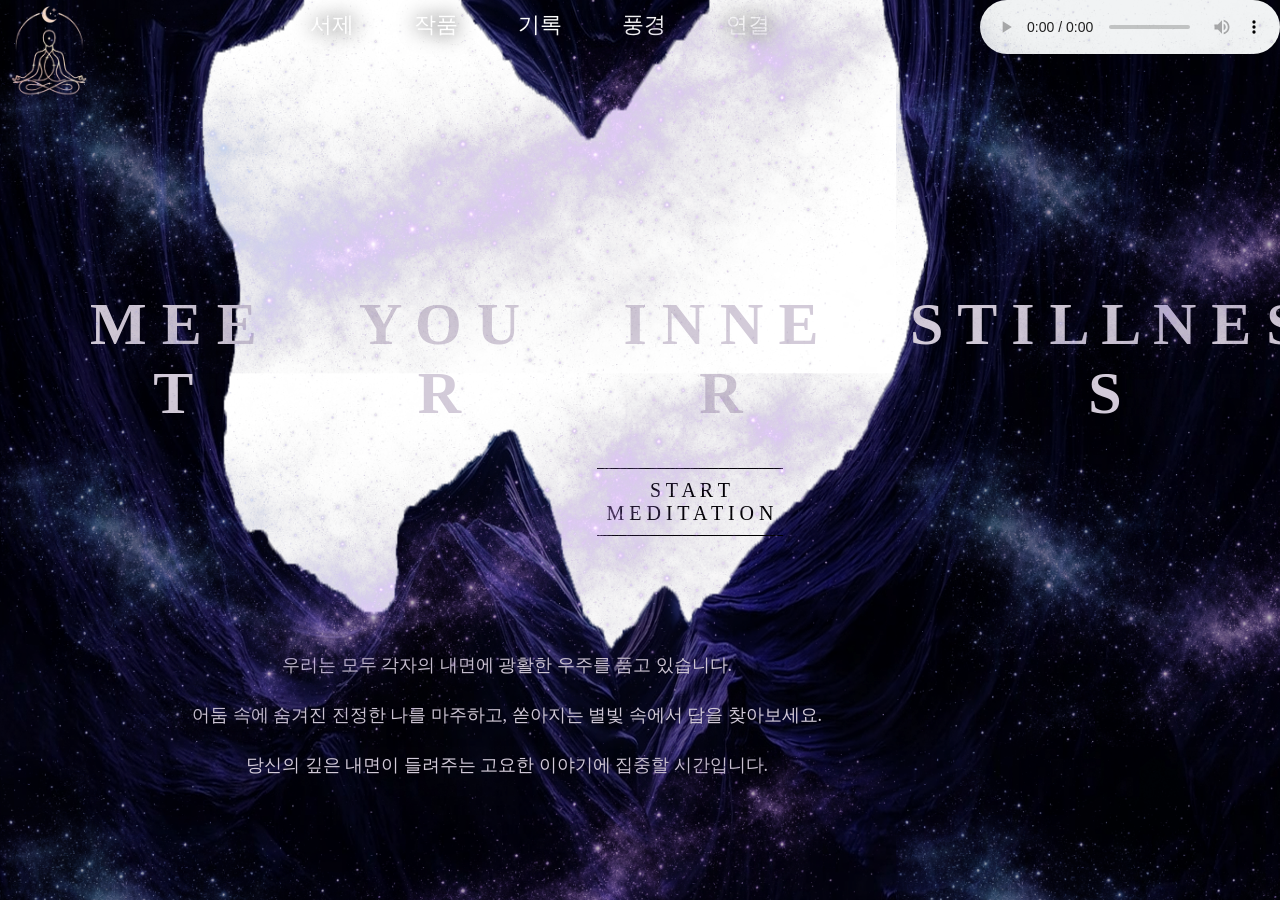
==== index.html @ b3a67324 "UI 1차 리팩토링" ====
<!DOCTYPE html>
<html lang="ko">
<head>
    <meta charset="UTF-8">
    <meta name="viewport" content="width=device-width, initial-scale=1.0">
    <title>Document</title>
    <style>
        *{margin: 0;padding: 0;}
        li{list-style: none;}
        a {text-decoration: none; color: #000;}
        img {vertical-align: top;}
        html, body {height: 100%;}

       /*  html, body {height: 100%;} 배경 사이즈 크기 맞추기 위함*/

       /*  body{overflow-y: hidden;} /* 이미지 크기가 커서 스크롤 바가 생길 경우 */
       /* vh는 이미지가 작을 때 (높이) 사용 */
  
        @font-face {
            font-family: 'GyeonggiMillenniumBackground';
            src: url('https://cdn.jsdelivr.net/gh/projectnoonnu/2410-3@1.0/Batang_Regular.woff') format('woff');
            font-weight: 400;
            font-display: swap;
        }

        @font-face {
            font-family: 'GyeonggiMillenniumBackground';
            src: url('https://cdn.jsdelivr.net/gh/projectnoonnu/2410-3@1.0/Batang_Bold.woff') format('woff');
            font-weight: 700;
            font-display: swap;
        }
        body {font-family: 'GyeonggiMillenniumBackground'; overflow: hidden;}
        .bg_box {position: absolute; top: 0; width: 100%; height: 100%; overflow: hidden;}

        .bg_box .bg1 .sky { position: absolute; left: 50%; top: 50%; transform: translate(-50%, -50%); animation: rain 60s linear infinite; transform-origin: center center;}
        @keyframes rain {
            from {transform: translate(-50%, -50%) rotate(0deg);}
            to {transform: translate(-50%, -50%) rotate(360deg);}
        }
        
        .bg_box .bg1 .img2 { width: 100%; height: 100vh; position: absolute;left: 0;top: 0;z-index: 2; animation: bg1 15s forwards; animation-delay: 1ms;}
        /* @keyframes bg1 {
            0% {height: 150%;}
            10%{height: 100%;}
        } */


        header {position: absolute; max-width: 1400px; left: 50%; transform: translateX(-50%); display: flex; justify-content: space-between; width: 100%; align-content:center; z-index: 3;}
        header h1 {width: 100px;}
        header h1 img {width: 100%;}
        header nav {}
        header nav .gnb {display: flex;}
        header nav .gnb li {font-size: 22px; transition: 0.25; text-shadow: 0 0 20px rgba(0, 0, 0, 1);}
        header nav .gnb li a{color: #fff; display: block; padding: 10px 30px;}

        header nav .gnb:hover  li{transform: scale(0.9);opacity: 0.7;}
        header nav .gnb li:hover {transform: scale(1.1); opacity: 1;}
        header nav .gnb li:hover a {color: #ff9f28;}

        .textbox {width: 100%; position: absolute; left: 50px; top: 30%;  display: flex; flex-direction: column; align-items: center; gap: 20px; text-align: center; z-index: 3; }

        .textbox h1 {font-size: 60px; padding: 20px; color: #d3cbd9; animation:text 3s; position: relative; display: flex; gap: 1em;}
        /* .textbox h1 span {gap: 10px;} */
        .textbox a {font-size: 20px; padding: 10px; border-top: 1px solid #000; border-bottom: 1px solid #000; animation:text 3s; }


         @keyframes text { 
            0% {margin-left: -300PX; transform: rotate(20deg) scale(0.3); top: 100px; opacity: 0;}

            100% {margin-left: 0; transform: rotate(0) scale(1); top: 0; opacity: 1;}
        }


        .container { position: absolute; right: 35%; top: 70%; display: flex; flex-direction: column; align-items: center; gap: 20px; text-align: center; text-align: center; z-index: 3; }
        .container .content {line-height: 50px;}
        .container .content p {font-size: 18px; color: #d3cbd9; padding: 10px;}

        .star_box{}
        .star_box .star1{width: 100%; position: absolute; background: url("image/star.png"); height: 100vh; left: 0;top: 0; animation: star1 10s infinite linear; background-size: 70%; z-index: 3; }

        @keyframes star1 {
            0% {background-position: 0 0;}
            100% {background-position: 300px 900px;}
        }

        /* .star_box .star2{width: 100%; position: absolute; background: url("image/star.png"); height: 100vh; left: 0;top: 0; animation: star2 3s infinite linear; background-size: 30%;}

        @keyframes star2 {
            0% {background-position: 0 0;}
            100% {background-position: 400px 900px;}
        } */

/*         .star_box .star3{width: 100%; position: absolute; background: url("image/star.png"); height: 100vh; left: 0;top: 0; animation: star3 5s infinite linear;}

        @keyframes star3 {
            0% {background-position: 0 0;}
            100% {background-position: 1000px 900px;}
        } */




        /* .textbox li span:nth-child(2){animation-delay:} */
    </style>
</head>
<body>
    <div class="wrap">
        
        <header>
            <h1><img src="image/logo1.png" alt=""></h1>
            <nav>
                <ul class="gnb">
                    <li><a href="#">서제</a></li>
                    <li><a href="#">작품</a></li>
                    <li><a href="#">기록</a></li>
                    <li><a href="#">풍경</a></li>
                    <li><a href="#">연결</a></li>
                </ul>
            </nav>
            <audio src="audio/massobeats_dainty.m4a" controls></audio>
        </header>


        <div class="textbox">  
            <h1>
                <span>M E E T</span> 
                <span>Y O U R</span> 
                <span>I N N E R</span> 
                <span>S T I L L N E S S</span> 
            </h1>
            <a href="">S T A R T<br>M E D I T A T I O N</a>
        </div>
        <div class="container">
            <div class="content">
                <p>우리는 모두 각자의 내면에 광활한 우주를 품고 있습니다.  <br> 어둠 속에 숨겨진 진정한 나를 마주하고, 쏟아지는 별빛 속에서 답을 찾아보세요. <br>당신의 깊은 내면이 들려주는 고요한 이야기에 집중할 시간입니다.</p>
            </div>
        </div>
        <div class="bg_box">
            <div class="bg1">
                <div class="sky"><img src="image/bg1.png" alt=""></div>
                <img src="image/bg2.png" alt="" class="img2">
            </div>
        </div>

        <div class="star_box">
            <div class="star1"></div>
            <div class="star2"></div>
        </div>
    </div>
</body>
</html>
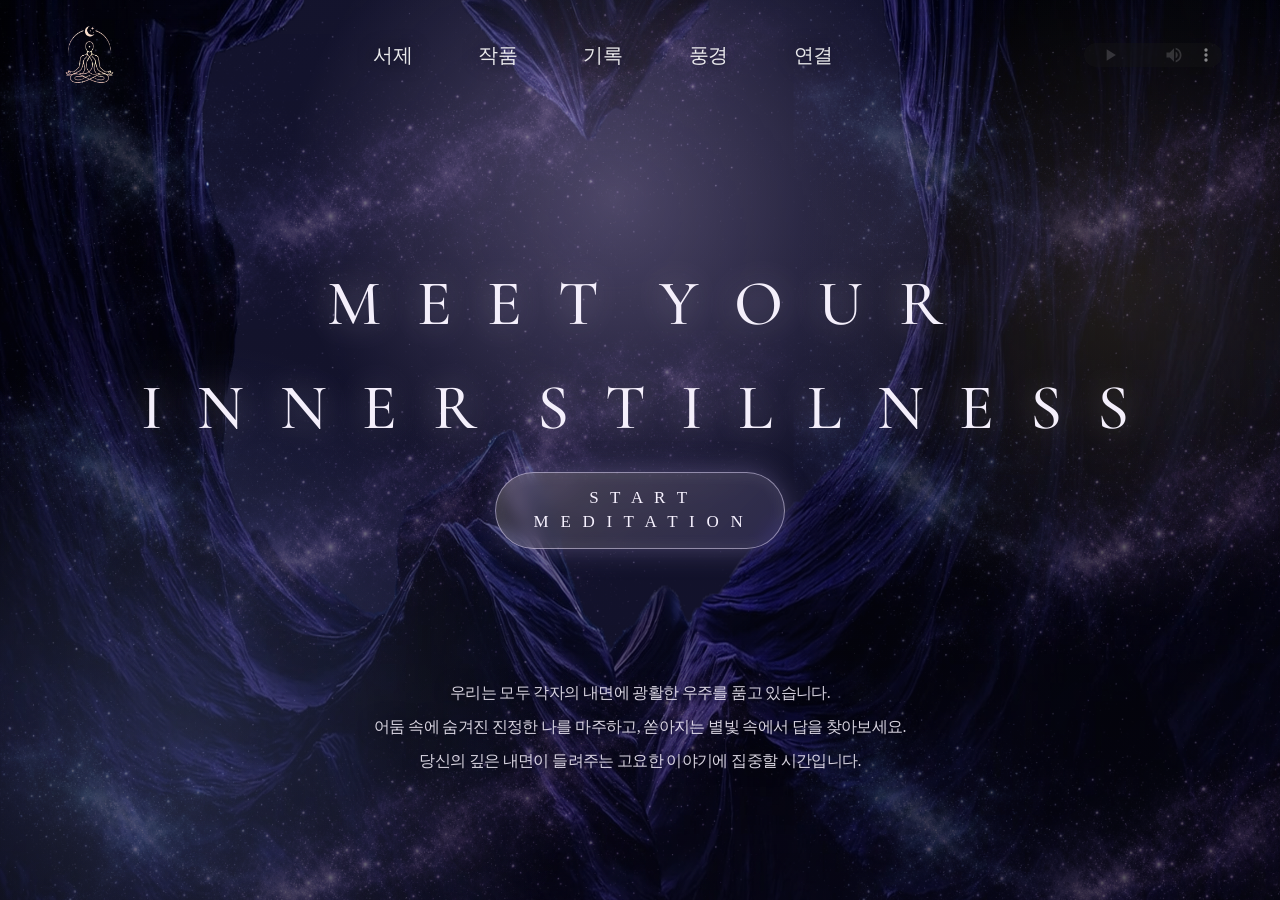
==== commit 2b5a0a24: "Refine meditation site design" ====
--- a/index.html
+++ b/index.html
@@ -3,9 +3,11 @@
 <head>
     <meta charset="UTF-8">
     <meta name="viewport" content="width=device-width, initial-scale=1.0">
-    <title>Document</title>
-    <style>
-        *{margin: 0;padding: 0;}
+    <title>Inner Stillness | Meditation Space</title>
+    <style>
+        @import url('https://fonts.googleapis.com/css2?family=Cormorant+Garamond:wght@400;500;600&display=block');
+
+        *{margin: 0;padding: 0;}
         li{list-style: none;}
         a {text-decoration: none; color: #000;}
         img {vertical-align: top;}
@@ -20,19 +22,24 @@
             font-family: 'GyeonggiMillenniumBackground';
             src: url('https://cdn.jsdelivr.net/gh/projectnoonnu/2410-3@1.0/Batang_Regular.woff') format('woff');
             font-weight: 400;
-            font-display: swap;
+            font-display: block;
         }
 
         @font-face {
             font-family: 'GyeonggiMillenniumBackground';
             src: url('https://cdn.jsdelivr.net/gh/projectnoonnu/2410-3@1.0/Batang_Bold.woff') format('woff');
             font-weight: 700;
-            font-display: swap;
+            font-display: block;
         }
-        body {font-family: 'GyeonggiMillenniumBackground'; overflow: hidden;}
-        .bg_box {position: absolute; top: 0; width: 100%; height: 100%; overflow: hidden;}
+        body {font-family: 'GyeonggiMillenniumBackground'; overflow: hidden; background: #14142d;}
+        body::before {content: ""; position: fixed; inset: 0; background: radial-gradient(circle at 48% 22%, rgba(226, 204, 255, 0.28), transparent 34%), radial-gradient(circle at 14% 82%, rgba(142, 164, 235, 0.22), transparent 30%), radial-gradient(circle at 88% 32%, rgba(255, 221, 158, 0.12), transparent 26%), linear-gradient(180deg, rgba(17, 17, 45, 0.04), rgba(15, 14, 36, 0.3)); pointer-events: none; z-index: 3; animation: ambientGlow 12s ease-in-out infinite alternate;}
+        @keyframes ambientGlow {
+            0% {opacity: 0.82; transform: scale(1);}
+            100% {opacity: 1; transform: scale(1.02);}
+        }
+        .bg_box {position: absolute; top: 0; width: 100%; height: 100%; overflow: hidden;}
 
-        .bg_box .bg1 .sky { position: absolute; left: 50%; top: 50%; transform: translate(-50%, -50%); animation: rain 60s linear infinite; transform-origin: center center;}
+        .bg_box .bg1 .sky { position: absolute; left: 50%; top: 50%; transform: translate(-50%, -50%); animation: rain 90s linear infinite; transform-origin: center center; opacity: 0.9;}
         @keyframes rain {
             from {transform: translate(-50%, -50%) rotate(0deg);}
             to {transform: translate(-50%, -50%) rotate(360deg);}
@@ -45,43 +52,51 @@
         } */
 
 
-        header {position: absolute; max-width: 1400px; left: 50%; transform: translateX(-50%); display: flex; justify-content: space-between; width: 100%; align-content:center; z-index: 3;}
-        header h1 {width: 100px;}
-        header h1 img {width: 100%;}
-        header nav {}
-        header nav .gnb {display: flex;}
-        header nav .gnb li {font-size: 22px; transition: 0.25; text-shadow: 0 0 20px rgba(0, 0, 0, 1);}
-        header nav .gnb li a{color: #fff; display: block; padding: 10px 30px;}
+        header {position: absolute; max-width: 1180px; left: 50%; top: 22px; transform: translateX(-50%); display: flex; justify-content: space-between; align-items:center; width: calc(100% - 100px); padding: 0 8px; box-sizing: border-box; z-index: 5;}
+        header h1 {width: 64px;}
+        header h1 img {width: 100%;}
+        header nav {}
+        header nav .gnb {display: flex; flex-direction: row; flex-wrap: nowrap; align-items: center; gap: 34px;}
+        header nav .gnb li {font-size: 20px; letter-spacing: -0.02em; transition: 0.25; text-shadow: 0 0 18px rgba(8, 7, 24, 0.95), 0 0 28px rgba(226, 204, 255, 0.2); white-space: nowrap;}
+        header nav .gnb li a{color: rgba(255, 255, 255, 0.9); display: block; padding: 8px 16px; border-radius: 999px;}
+
+        header nav .gnb:hover  li{transform: scale(0.9);opacity: 0.7;}
+        header nav .gnb li:hover {transform: scale(1.1); opacity: 1;}
+        header nav .gnb li:hover a {color: #ffdd9e; background: rgba(255, 255, 255, 0.08);}
+        header audio {width: 138px; height: 24px; border-radius: 999px; opacity: 0.52; background: transparent; filter: invert(1) sepia(10%) saturate(45%) hue-rotate(210deg) brightness(0.98); box-shadow: none; transition: 0.3s;}
+        header audio:hover {opacity: 0.82;}
+        header audio::-webkit-media-controls-panel {background: rgba(22, 19, 45, 0.04);}
+        header audio::-webkit-media-controls-current-time-display,
+        header audio::-webkit-media-controls-time-remaining-display {font-size: 10px;}
+        header audio::-webkit-media-controls-play-button {filter: brightness(0.62) saturate(50%);}
 
-        header nav .gnb:hover  li{transform: scale(0.9);opacity: 0.7;}
-        header nav .gnb li:hover {transform: scale(1.1); opacity: 1;}
-        header nav .gnb li:hover a {color: #ff9f28;}
-
-        .textbox {width: 100%; position: absolute; left: 50px; top: 30%;  display: flex; flex-direction: column; align-items: center; gap: 20px; text-align: center; z-index: 3; }
-
-        .textbox h1 {font-size: 60px; padding: 20px; color: #d3cbd9; animation:text 3s; position: relative; display: flex; gap: 1em;}
-        /* .textbox h1 span {gap: 10px;} */
-        .textbox a {font-size: 20px; padding: 10px; border-top: 1px solid #000; border-bottom: 1px solid #000; animation:text 3s; }
+        .textbox {width: 100%; position: absolute; left: 50%; top: 29%; transform: translateX(-50%); display: flex; flex-direction: column; align-items: center; gap: 20px; text-align: center; z-index: 4; }
+
+        .textbox h1 {font-family: 'Cormorant Garamond', serif; font-size: 64px; font-weight: 500; letter-spacing: 0.16em; line-height: 1.35; padding: 0 20px; color: #f4effb; animation:text 2.8s ease-out; position: relative; display: flex; flex-direction: column; align-items: center; gap: 18px; text-shadow: 0 0 34px rgba(228, 222, 234, 0.42);}
+        /* .textbox h1 span {gap: 10px;} */
+        .textbox a {font-size: 17px; letter-spacing: 0.22em; line-height: 1.45; padding: 13px 38px; color: #f7f2ff; border: 1px solid rgba(232, 222, 255, 0.52); border-radius: 999px; background: linear-gradient(135deg, rgba(246, 231, 199, 0.2), rgba(79, 73, 121, 0.42)); box-shadow: inset 0 0 18px rgba(255, 255, 255, 0.08), 0 0 28px rgba(174, 159, 225, 0.34); backdrop-filter: blur(8px); animation:text 2.8s ease-out 0.2s both; transition: 0.3s; }
+        .textbox a:hover {color: #fff4d9; border-color: rgba(255, 216, 151, 0.86); background: linear-gradient(135deg, rgba(255, 210, 139, 0.25), rgba(53, 48, 95, 0.66)); transform: translateY(-3px); box-shadow: inset 0 0 20px rgba(255, 255, 255, 0.1), 0 0 36px rgba(255, 205, 130, 0.38);}
 
 
          @keyframes text { 
-            0% {margin-left: -300PX; transform: rotate(20deg) scale(0.3); top: 100px; opacity: 0;}
-
-            100% {margin-left: 0; transform: rotate(0) scale(1); top: 0; opacity: 1;}
-        }
+            0% {transform: translateY(34px) scale(0.96); opacity: 0; filter: blur(8px);}
+            55% {opacity: 0.72; filter: blur(2px);}
+            100% {transform: translateY(0) scale(1); opacity: 1; filter: blur(0);}
+        }
 
 
-        .container { position: absolute; right: 35%; top: 70%; display: flex; flex-direction: column; align-items: center; gap: 20px; text-align: center; text-align: center; z-index: 3; }
-        .container .content {line-height: 50px;}
-        .container .content p {font-size: 18px; color: #d3cbd9; padding: 10px;}
+        .container { position: absolute; left: 50%; top: 74%; transform: translateX(-50%); width: 100%; display: flex; flex-direction: column; align-items: center; gap: 20px; text-align: center; z-index: 4; }
+        .container .content {line-height: 34px;}
+        .container .content p {font-size: 16px; letter-spacing: -0.04em; color: rgba(248, 243, 255, 0.86); padding: 10px; text-shadow: 0 0 18px rgba(20, 18, 42, 0.8);}
 
         .star_box{}
-        .star_box .star1{width: 100%; position: absolute; background: url("image/star.png"); height: 100vh; left: 0;top: 0; animation: star1 10s infinite linear; background-size: 70%; z-index: 3; }
-
-        @keyframes star1 {
-            0% {background-position: 0 0;}
-            100% {background-position: 300px 900px;}
-        }
+        .star_box .star1{width: 100%; position: absolute; background: url("image/star.png"); height: 100vh; left: 0;top: 0; animation: star1 24s infinite linear; background-size: 62%; opacity: 0.46; mix-blend-mode: screen; filter: blur(0.4px); pointer-events: none; z-index: 3; }
+
+        @keyframes star1 {
+            0% {background-position: -120px -160px;}
+            50% {opacity: 0.34;}
+            100% {background-position: 180px 520px;}
+        }
 
         /* .star_box .star2{width: 100%; position: absolute; background: url("image/star.png"); height: 100vh; left: 0;top: 0; animation: star2 3s infinite linear; background-size: 30%;}
 
@@ -100,21 +115,48 @@
 
 
 
-        /* .textbox li span:nth-child(2){animation-delay:} */
-    </style>
-</head>
-<body>
+        /* .textbox li span:nth-child(2){animation-delay:} */
+
+        @media (max-width: 980px) {
+            body {overflow-y: auto;}
+            .wrap {min-height: 100vh;}
+            header {width: calc(100% - 32px); top: 16px; flex-wrap: wrap; justify-content: center; gap: 10px 18px;}
+            header h1 {width: 54px;}
+            header nav {order: 3; width: 100%;}
+            header nav .gnb {justify-content: center; gap: 10px;}
+            header nav .gnb li {font-size: 16px;}
+            header nav .gnb li a {padding: 6px 10px;}
+            header audio {width: 128px;}
+            .textbox {top: 28%; gap: 16px;}
+            .textbox h1 {font-size: clamp(38px, 9vw, 58px); letter-spacing: 0.1em; gap: 10px;}
+            .textbox a {font-size: 14px; padding: 11px 28px;}
+            .container {top: 70%; width: calc(100% - 32px);}
+            .container .content {line-height: 30px;}
+            .container .content p {font-size: 14px;}
+        }
+
+        @media (max-width: 560px) {
+            header nav .gnb {gap: 2px;}
+            header nav .gnb li {font-size: 14px;}
+            .textbox {top: 30%;}
+            .textbox h1 {font-size: 34px; letter-spacing: 0.08em;}
+            .textbox h1 span {display: block;}
+            .container {top: 68%;}
+        }
+    </style>
+</head>
+<body>
     <div class="wrap">
         
         <header>
-            <h1><img src="image/logo1.png" alt=""></h1>
+            <h1><a href="index.html"><img src="image/logo1.png" alt="Inner Stillness"></a></h1>
             <nav>
                 <ul class="gnb">
-                    <li><a href="#">서제</a></li>
-                    <li><a href="#">작품</a></li>
-                    <li><a href="#">기록</a></li>
-                    <li><a href="#">풍경</a></li>
-                    <li><a href="#">연결</a></li>
+                    <li><a href="study.html">서제</a></li>
+                    <li><a href="works.html">작품</a></li>
+                    <li><a href="records.html">기록</a></li>
+                    <li><a href="scenery.html">풍경</a></li>
+                    <li><a href="connect.html">연결</a></li>
                 </ul>
             </nav>
             <audio src="audio/massobeats_dainty.m4a" controls></audio>
@@ -123,12 +165,10 @@
 
         <div class="textbox">  
             <h1>
-                <span>M E E T</span> 
-                <span>Y O U R</span> 
-                <span>I N N E R</span> 
-                <span>S T I L L N E S S</span> 
+                <span>M E E T&nbsp;&nbsp;Y O U R</span> 
+                <span>I N N E R&nbsp;&nbsp;S T I L L N E S S</span> 
             </h1>
-            <a href="">S T A R T<br>M E D I T A T I O N</a>
+            <a href="study.html">S T A R T<br>M E D I T A T I O N</a>
         </div>
         <div class="container">
             <div class="content">
@@ -148,4 +188,4 @@
         </div>
     </div>
 </body>
-</html>+</html>
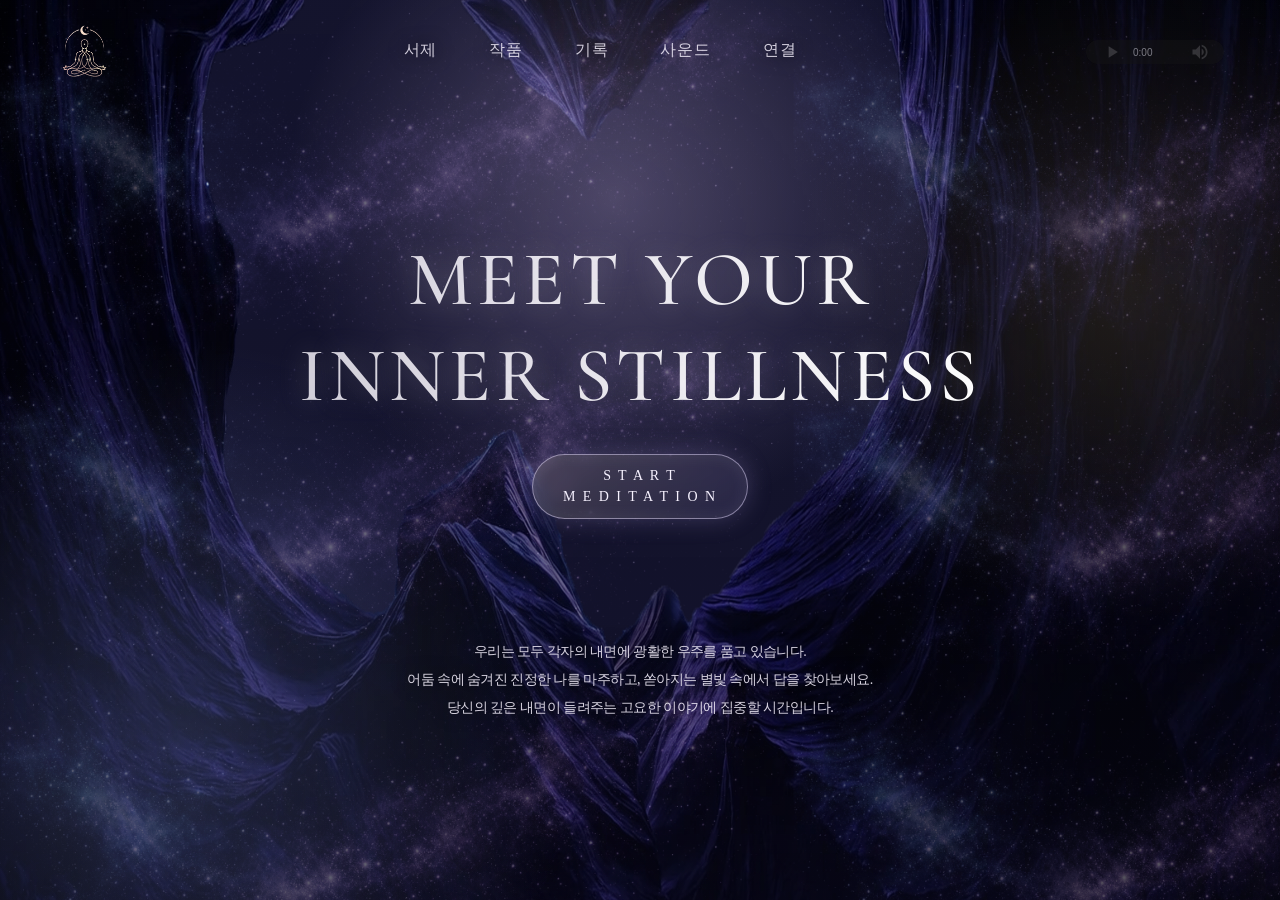
==== commit 9a5f4b82: "Update meditation site layouts" ====
--- a/index.html
+++ b/index.html
@@ -1,9 +1,20 @@
 <!DOCTYPE html>
 <html lang="ko">
 <head>
-    <meta charset="UTF-8">
-    <meta name="viewport" content="width=device-width, initial-scale=1.0">
+    <meta charset="UTF-8">
+    <meta name="viewport" content="width=device-width, initial-scale=1.0">
     <title>Inner Stillness | Meditation Space</title>
+    <script>
+        const previousPage = document.referrer ? new URL(document.referrer) : null;
+        const currentPage = new URL(window.location.href);
+        const cameFromSubpage = previousPage
+            && previousPage.origin === currentPage.origin
+            && previousPage.pathname.replace(/\/$/, '/index.html') !== currentPage.pathname.replace(/\/$/, '/index.html');
+
+        if (cameFromSubpage) {
+            document.documentElement.classList.add('skip-opening');
+        }
+    </script>
     <style>
         @import url('https://fonts.googleapis.com/css2?family=Cormorant+Garamond:wght@400;500;600&display=block');
 
@@ -37,13 +48,59 @@
             0% {opacity: 0.82; transform: scale(1);}
             100% {opacity: 1; transform: scale(1.02);}
         }
+        .opening {
+            position: fixed;
+            inset: 0;
+            z-index: 20;
+            display: grid;
+            place-items: center;
+            background: radial-gradient(circle at 50% 46%, rgba(226, 204, 255, 0.2), transparent 28%),
+                        #11112b;
+            animation: openingFade 2.2s ease 1.9s forwards;
+            pointer-events: none;
+        }
+
+        .opening img {
+            width: 96px;
+            opacity: 0;
+            animation: logoBreathe 1.9s ease forwards;
+            filter: drop-shadow(0 0 28px rgba(255, 221, 158, 0.22));
+        }
+
+        .opening::after {
+            content: "";
+            position: absolute;
+            width: 156px;
+            height: 156px;
+            border: 1px solid rgba(255, 221, 158, 0.24);
+            border-radius: 50%;
+            animation: openingRing 1.9s ease forwards;
+        }
+
+        @keyframes logoBreathe {
+            0% {opacity: 0; transform: scale(1.18); filter: blur(5px) drop-shadow(0 0 18px rgba(255, 221, 158, 0.12));}
+            34% {opacity: 1; transform: scale(1);}
+            100% {opacity: 0.86; transform: scale(0.62); filter: blur(0) drop-shadow(0 0 28px rgba(255, 221, 158, 0.2));}
+        }
+
+        @keyframes openingRing {
+            0% {opacity: 0; transform: scale(0.72);}
+            42% {opacity: 0.75; transform: scale(1);}
+            100% {opacity: 0; transform: scale(1.34);}
+        }
+
+        @keyframes openingFade {
+            to {opacity: 0; visibility: hidden;}
+        }
+        .skip-opening .opening {display: none;}
+        .wrap {position: relative; min-height: 100vh; --drift-x: 0px; --drift-y: 0px;}
         .bg_box {position: absolute; top: 0; width: 100%; height: 100%; overflow: hidden;}
-
-        .bg_box .bg1 .sky { position: absolute; left: 50%; top: 50%; transform: translate(-50%, -50%); animation: rain 90s linear infinite; transform-origin: center center; opacity: 0.9;}
-        @keyframes rain {
-            from {transform: translate(-50%, -50%) rotate(0deg);}
-            to {transform: translate(-50%, -50%) rotate(360deg);}
-        }
+
+        .bg_box .bg1 .sky { position: absolute; left: 50%; top: 50%; transform: translate(calc(-50% + var(--drift-x)), calc(-50% + var(--drift-y))); animation: skyBreathe 14s ease-in-out infinite alternate; transform-origin: center center; opacity: 0.9; transition: transform 0.8s ease-out;}
+        @keyframes skyBreathe {
+            from {opacity: 0.82; filter: saturate(0.92) brightness(0.95);}
+            to {opacity: 0.96; filter: saturate(1.04) brightness(1.02);}
+        }
         
         .bg_box .bg1 .img2 { width: 100%; height: 100vh; position: absolute;left: 0;top: 0;z-index: 2; animation: bg1 15s forwards; animation-delay: 1ms;}
         /* @keyframes bg1 {
@@ -52,17 +109,16 @@
         } */
 
 
-        header {position: absolute; max-width: 1180px; left: 50%; top: 22px; transform: translateX(-50%); display: flex; justify-content: space-between; align-items:center; width: calc(100% - 100px); padding: 0 8px; box-sizing: border-box; z-index: 5;}
-        header h1 {width: 64px;}
+        header {position: absolute; max-width: 1440px; left: 50%; top: 22px; transform: translateX(-50%); display: flex; justify-content: space-between; align-items:center; width: min(1440px, calc(100% - 96px)); padding: 0 8px; box-sizing: border-box; z-index: 5;}
+        header h1 {width: 58px;}
         header h1 img {width: 100%;}
         header nav {}
-        header nav .gnb {display: flex; flex-direction: row; flex-wrap: nowrap; align-items: center; gap: 34px;}
-        header nav .gnb li {font-size: 20px; letter-spacing: -0.02em; transition: 0.25; text-shadow: 0 0 18px rgba(8, 7, 24, 0.95), 0 0 28px rgba(226, 204, 255, 0.2); white-space: nowrap;}
-        header nav .gnb li a{color: rgba(255, 255, 255, 0.9); display: block; padding: 8px 16px; border-radius: 999px;}
-
-        header nav .gnb:hover  li{transform: scale(0.9);opacity: 0.7;}
-        header nav .gnb li:hover {transform: scale(1.1); opacity: 1;}
-        header nav .gnb li:hover a {color: #ffdd9e; background: rgba(255, 255, 255, 0.08);}
+        header nav .gnb {display: flex; flex-direction: row; flex-wrap: nowrap; align-items: center; gap: 28px;}
+        header nav .gnb li {font-size: 16px; letter-spacing: 0.05em; transition: 0.25s; text-shadow: 0 0 18px rgba(8, 7, 24, 0.95), 0 0 28px rgba(226, 204, 255, 0.2); white-space: nowrap;}
+        header nav .gnb li a{position: relative; color: rgba(248, 243, 255, 0.82); display: block; padding: 8px 12px 11px; border-radius: 999px; transition: color 0.35s ease, text-shadow 0.35s ease, transform 0.35s ease;}
+        header nav .gnb li a::after {content: ""; position: absolute; left: 50%; bottom: 2px; width: 0; height: 1px; background: linear-gradient(90deg, transparent, rgba(255, 221, 158, 0.92), transparent); transform: translateX(-50%); opacity: 0; transition: width 0.35s ease, opacity 0.35s ease;}
+        header nav .gnb li:hover a {color: #ffdd9e; text-shadow: 0 0 18px rgba(255, 221, 158, 0.28); transform: translateY(-2px);}
+        header nav .gnb li:hover a::after {width: 100%; opacity: 1;}
         header audio {width: 138px; height: 24px; border-radius: 999px; opacity: 0.52; background: transparent; filter: invert(1) sepia(10%) saturate(45%) hue-rotate(210deg) brightness(0.98); box-shadow: none; transition: 0.3s;}
         header audio:hover {opacity: 0.82;}
         header audio::-webkit-media-controls-panel {background: rgba(22, 19, 45, 0.04);}
@@ -70,27 +126,39 @@
         header audio::-webkit-media-controls-time-remaining-display {font-size: 10px;}
         header audio::-webkit-media-controls-play-button {filter: brightness(0.62) saturate(50%);}
 
-        .textbox {width: 100%; position: absolute; left: 50%; top: 29%; transform: translateX(-50%); display: flex; flex-direction: column; align-items: center; gap: 20px; text-align: center; z-index: 4; }
-
-        .textbox h1 {font-family: 'Cormorant Garamond', serif; font-size: 64px; font-weight: 500; letter-spacing: 0.16em; line-height: 1.35; padding: 0 20px; color: #f4effb; animation:text 2.8s ease-out; position: relative; display: flex; flex-direction: column; align-items: center; gap: 18px; text-shadow: 0 0 34px rgba(228, 222, 234, 0.42);}
+        .textbox {width: min(1240px, calc(100% - 96px)); position: absolute; left: 50%; top: 27%; transform: translateX(-50%); display: flex; flex-direction: column; align-items: center; gap: 42px; text-align: center; z-index: 4; opacity: 1; }
+
+        .textbox h1 {width: min(1180px, 100%); font-family: 'Cormorant Garamond', serif; font-size: clamp(58px, 6vw, 108px); font-weight: 500; letter-spacing: 0.055em; line-height: 0.96; padding: 0; color: transparent; position: relative; display: flex; flex-direction: column; align-items: center; gap: 22px; text-align: center; background: linear-gradient(100deg, rgba(244, 239, 251, 0.76), #fff, rgba(255, 221, 158, 0.86), rgba(244, 239, 251, 0.86)); background-size: 240% 100%; -webkit-background-clip: text; background-clip: text; text-shadow: 0 0 28px rgba(228, 222, 234, 0.28); animation: titleBreath 12s ease-in-out infinite alternate, titleLight 18s ease-in-out infinite;}
+        .textbox h1 span {display: block; width: 100%; text-align: center;}
         /* .textbox h1 span {gap: 10px;} */
-        .textbox a {font-size: 17px; letter-spacing: 0.22em; line-height: 1.45; padding: 13px 38px; color: #f7f2ff; border: 1px solid rgba(232, 222, 255, 0.52); border-radius: 999px; background: linear-gradient(135deg, rgba(246, 231, 199, 0.2), rgba(79, 73, 121, 0.42)); box-shadow: inset 0 0 18px rgba(255, 255, 255, 0.08), 0 0 28px rgba(174, 159, 225, 0.34); backdrop-filter: blur(8px); animation:text 2.8s ease-out 0.2s both; transition: 0.3s; }
+        .textbox a {font-size: 14px; letter-spacing: 0.14em; line-height: 1.45; padding: 11px 30px; color: #f7f2ff; border: 1px solid rgba(232, 222, 255, 0.5); border-radius: 999px; background: linear-gradient(120deg, rgba(246, 231, 199, 0.16), rgba(79, 73, 121, 0.34), rgba(255, 221, 158, 0.13)); background-size: 220% 100%; box-shadow: inset 0 0 18px rgba(255, 255, 255, 0.07), 0 0 24px rgba(174, 159, 225, 0.26); backdrop-filter: blur(8px); transition: color 0.6s ease, border-color 0.6s ease, background 0.6s ease, box-shadow 0.6s ease, transform 0.6s ease; animation: buttonBreath 10s ease-in-out infinite alternate, buttonLight 16s ease-in-out infinite; }
         .textbox a:hover {color: #fff4d9; border-color: rgba(255, 216, 151, 0.86); background: linear-gradient(135deg, rgba(255, 210, 139, 0.25), rgba(53, 48, 95, 0.66)); transform: translateY(-3px); box-shadow: inset 0 0 20px rgba(255, 255, 255, 0.1), 0 0 36px rgba(255, 205, 130, 0.38);}
-
-
-         @keyframes text { 
-            0% {transform: translateY(34px) scale(0.96); opacity: 0; filter: blur(8px);}
-            55% {opacity: 0.72; filter: blur(2px);}
-            100% {transform: translateY(0) scale(1); opacity: 1; filter: blur(0);}
-        }
-
-
-        .container { position: absolute; left: 50%; top: 74%; transform: translateX(-50%); width: 100%; display: flex; flex-direction: column; align-items: center; gap: 20px; text-align: center; z-index: 4; }
-        .container .content {line-height: 34px;}
-        .container .content p {font-size: 16px; letter-spacing: -0.04em; color: rgba(248, 243, 255, 0.86); padding: 10px; text-shadow: 0 0 18px rgba(20, 18, 42, 0.8);}
+        .container { position: absolute; left: 50%; top: 70%; transform: translateX(-50%); width: min(1440px, calc(100% - 96px)); display: flex; flex-direction: column; align-items: center; gap: 18px; text-align: center; z-index: 4; opacity: 1; }
+        .container .content {line-height: 28px;}
+        .container .content p {font-size: 14px; letter-spacing: -0.04em; color: rgba(248, 243, 255, 0.86); padding: 8px; text-shadow: 0 0 18px rgba(20, 18, 42, 0.8); transition: opacity 1.2s ease;}
+
+        @keyframes titleBreath {
+            from {text-shadow: 0 0 24px rgba(228, 222, 234, 0.26), 0 0 72px rgba(170, 155, 224, 0.08);}
+            to {text-shadow: 0 0 36px rgba(244, 239, 251, 0.46), 0 0 96px rgba(255, 221, 158, 0.12);}
+        }
+
+        @keyframes titleLight {
+            0%, 100% {background-position: 0% 50%;}
+            50% {background-position: 100% 50%;}
+        }
+
+        @keyframes buttonBreath {
+            from {border-color: rgba(232, 222, 255, 0.42); box-shadow: inset 0 0 14px rgba(255, 255, 255, 0.06), 0 0 22px rgba(174, 159, 225, 0.22);}
+            to {border-color: rgba(255, 221, 158, 0.64); box-shadow: inset 0 0 18px rgba(255, 255, 255, 0.09), 0 0 34px rgba(255, 221, 158, 0.22);}
+        }
+
+        @keyframes buttonLight {
+            0%, 100% {background-position: 0% 50%;}
+            50% {background-position: 100% 50%;}
+        }
 
         .star_box{}
-        .star_box .star1{width: 100%; position: absolute; background: url("image/star.png"); height: 100vh; left: 0;top: 0; animation: star1 24s infinite linear; background-size: 62%; opacity: 0.46; mix-blend-mode: screen; filter: blur(0.4px); pointer-events: none; z-index: 3; }
+        .star_box .star1{width: 100%; position: absolute; background: url("image/star.png"); height: 100vh; left: 0;top: 0; transform: translate(calc(var(--drift-x) * -0.45), calc(var(--drift-y) * -0.45)); animation: star1 28s infinite linear; background-size: 62%; opacity: 0.46; mix-blend-mode: screen; filter: blur(0.4px); pointer-events: none; z-index: 3; transition: transform 0.8s ease-out; }
 
         @keyframes star1 {
             0% {background-position: -120px -160px;}
@@ -127,26 +195,31 @@
             header nav .gnb li {font-size: 16px;}
             header nav .gnb li a {padding: 6px 10px;}
             header audio {width: 128px;}
-            .textbox {top: 28%; gap: 16px;}
-            .textbox h1 {font-size: clamp(38px, 9vw, 58px); letter-spacing: 0.1em; gap: 10px;}
-            .textbox a {font-size: 14px; padding: 11px 28px;}
-            .container {top: 70%; width: calc(100% - 32px);}
+            .textbox {top: 28%; gap: 28px; align-items: center; text-align: center;}
+            .textbox h1 {font-size: clamp(38px, 9vw, 62px); letter-spacing: 0.035em; gap: 10px; align-items: center;}
+            .textbox h1 span {text-align: center;}
+            .textbox h1 span:nth-child(2) {margin-left: 0;}
+            .textbox a {font-size: 13px; padding: 10px 24px;}
+            .container {top: 66%; width: calc(100% - 32px);}
             .container .content {line-height: 30px;}
-            .container .content p {font-size: 14px;}
+            .container .content p {font-size: 13px;}
         }
 
         @media (max-width: 560px) {
             header nav .gnb {gap: 2px;}
             header nav .gnb li {font-size: 14px;}
             .textbox {top: 30%;}
-            .textbox h1 {font-size: 34px; letter-spacing: 0.08em;}
+            .textbox h1 {font-size: 34px; letter-spacing: 0.02em;}
             .textbox h1 span {display: block;}
-            .container {top: 68%;}
+            .container {top: 64%;}
         }
     </style>
 </head>
 <body>
-    <div class="wrap">
+    <div class="opening" aria-hidden="true">
+        <img src="image/logo1.png" alt="">
+    </div>
+    <div class="wrap">
         
         <header>
             <h1><a href="index.html"><img src="image/logo1.png" alt="Inner Stillness"></a></h1>
@@ -155,7 +228,7 @@
                     <li><a href="study.html">서제</a></li>
                     <li><a href="works.html">작품</a></li>
                     <li><a href="records.html">기록</a></li>
-                    <li><a href="scenery.html">풍경</a></li>
+                    <li><a href="scenery.html">사운드</a></li>
                     <li><a href="connect.html">연결</a></li>
                 </ul>
             </nav>
@@ -164,10 +237,10 @@
 
 
         <div class="textbox">  
-            <h1>
-                <span>M E E T&nbsp;&nbsp;Y O U R</span> 
-                <span>I N N E R&nbsp;&nbsp;S T I L L N E S S</span> 
-            </h1>
+            <h1>
+                <span>MEET YOUR</span> 
+                <span>INNER STILLNESS</span> 
+            </h1>
             <a href="study.html">S T A R T<br>M E D I T A T I O N</a>
         </div>
         <div class="container">
@@ -182,10 +255,63 @@
             </div>
         </div>
 
-        <div class="star_box">
-            <div class="star1"></div>
-            <div class="star2"></div>
-        </div>
-    </div>
-</body>
+        <div class="star_box">
+            <div class="star1"></div>
+            <div class="star2"></div>
+        </div>
+    </div>
+    <script>
+        const wrap = document.querySelector('.wrap');
+        const opening = document.querySelector('.opening');
+        const message = document.querySelector('.container .content p');
+        const messages = [
+            '우리는 모두 각자의 내면에 광활한 우주를 품고 있습니다.<br>어둠 속에 숨겨진 진정한 나를 마주하고, 쏟아지는 별빛 속에서 답을 찾아보세요.<br>당신의 깊은 내면이 들려주는 고요한 이야기에 집중할 시간입니다.',
+            '잠깐 멈추면 마음의 방향이 조금 더 선명해집니다.<br>오늘의 감정과 호흡을 천천히 살피며, 나를 가꾸는 시간을 시작해보세요.<br>고요는 멀리 있는 것이 아니라 지금 돌아오는 감각입니다.',
+            '내면을 돌보는 일은 거창하지 않아도 괜찮습니다.<br>한 문장, 한 번의 숨, 작은 기록이 오늘의 나를 부드럽게 정리합니다.<br>필요한 만큼 천천히 머물러보세요.'
+        ];
+        let messageIndex = 0;
+        let messageTimer;
+
+        window.addEventListener('pointermove', (event) => {
+            const x = (event.clientX / window.innerWidth - 0.5) * 18;
+            const y = (event.clientY / window.innerHeight - 0.5) * 14;
+            wrap.style.setProperty('--drift-x', `${x}px`);
+            wrap.style.setProperty('--drift-y', `${y}px`);
+        });
+
+        const startMessageRotation = () => {
+            if (messageTimer) {
+                return;
+            }
+
+            messageTimer = setInterval(() => {
+                messageIndex = (messageIndex + 1) % messages.length;
+                message.style.opacity = '0';
+                setTimeout(() => {
+                    message.innerHTML = messages[messageIndex];
+                    message.style.opacity = '1';
+                }, 1200);
+            }, 8200);
+        };
+
+        opening.addEventListener('animationstart', (event) => {
+            if (event.animationName === 'openingFade') {
+                document.body.classList.add('page-ready');
+                startMessageRotation();
+            }
+        });
+
+        opening.addEventListener('animationend', (event) => {
+            if (event.animationName === 'openingFade') {
+                opening.remove();
+            }
+        });
+
+        if (document.documentElement.classList.contains('skip-opening')) {
+            document.body.classList.add('page-ready');
+            opening.remove();
+            startMessageRotation();
+        }
+    </script>
+</body>
 </html>
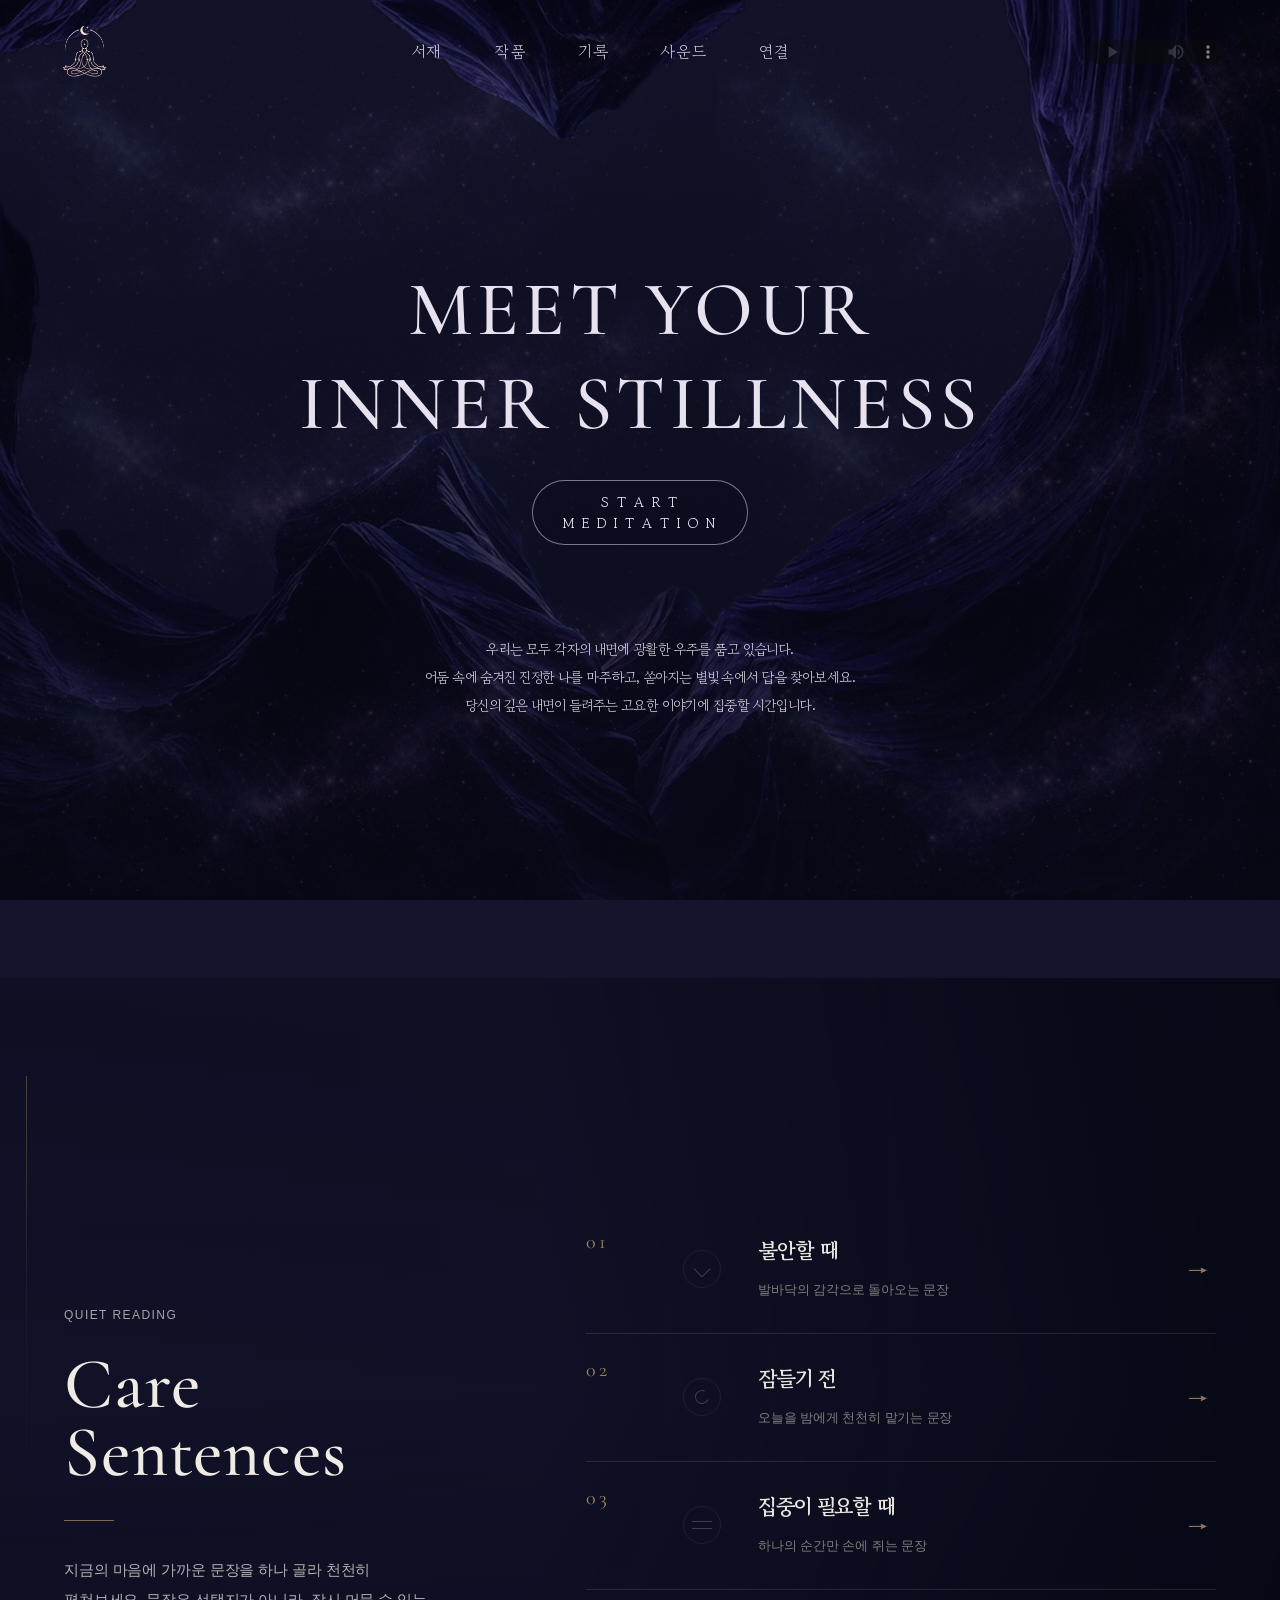
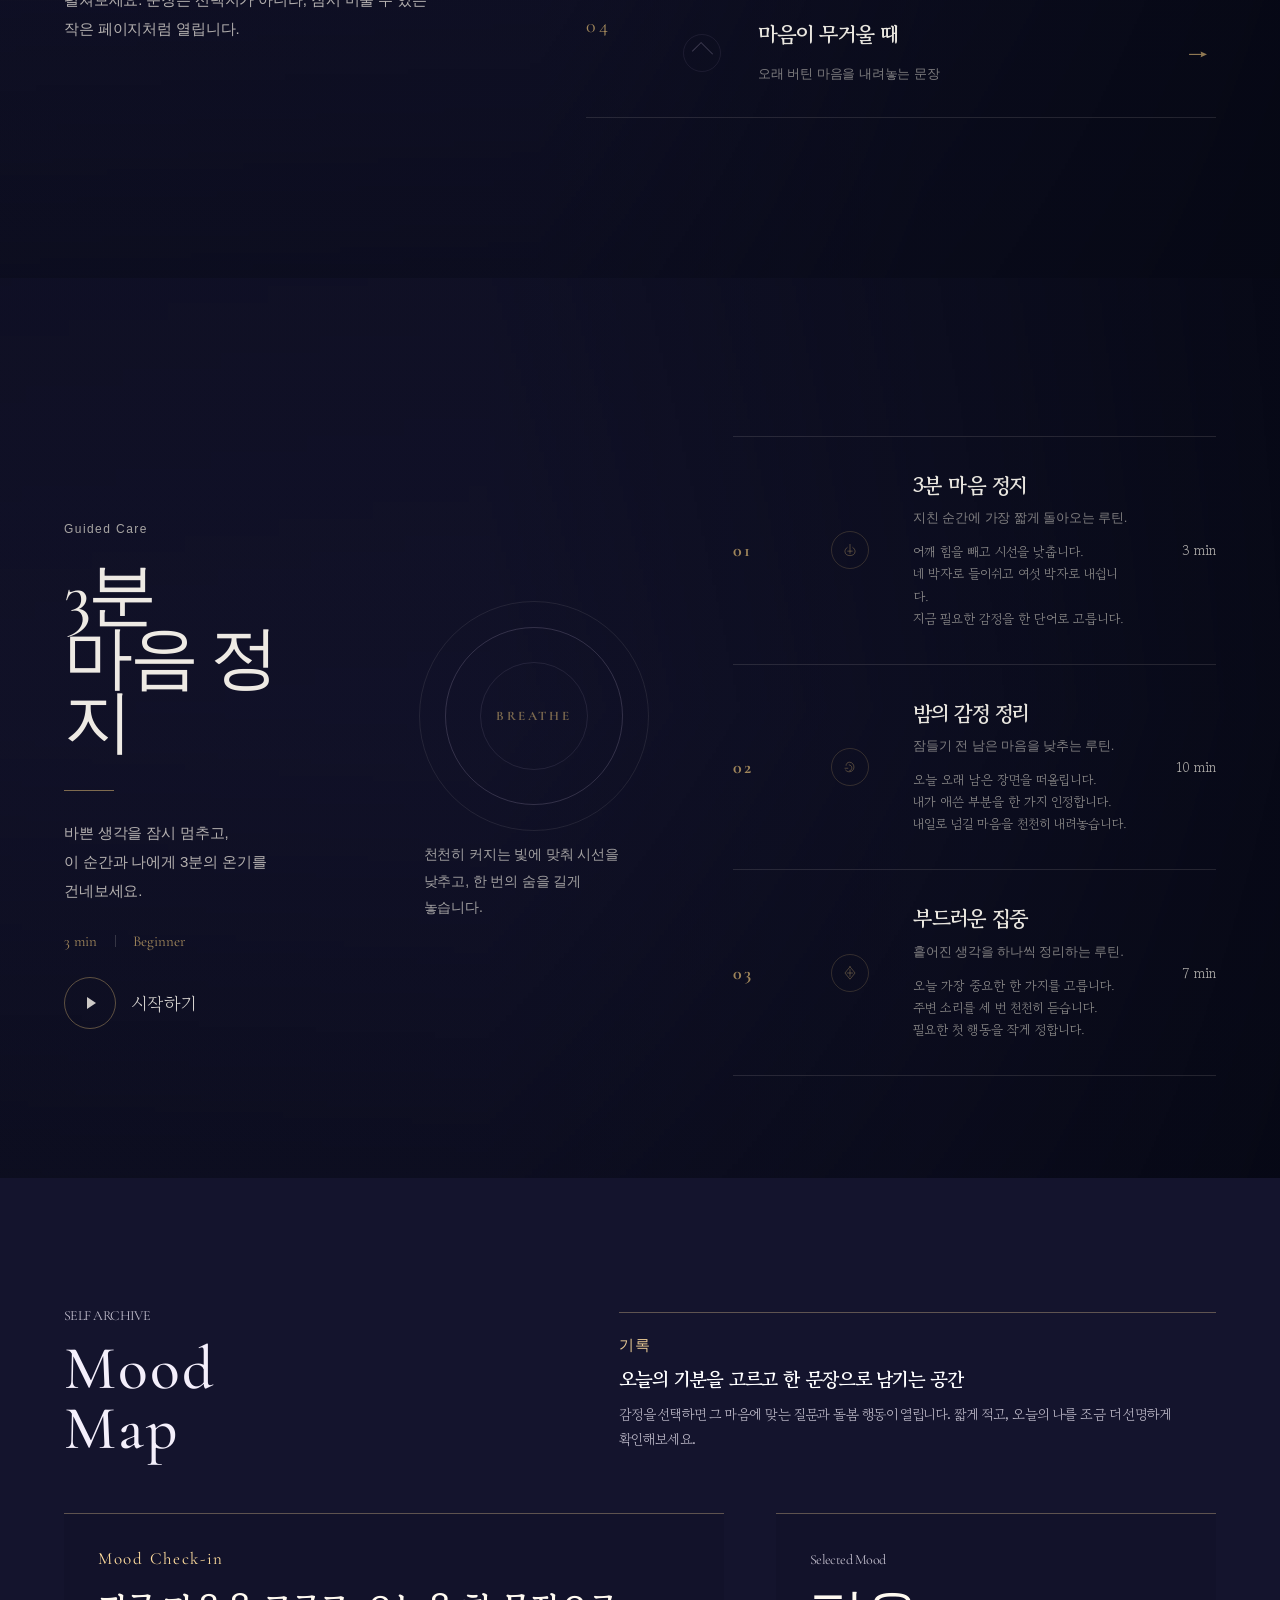
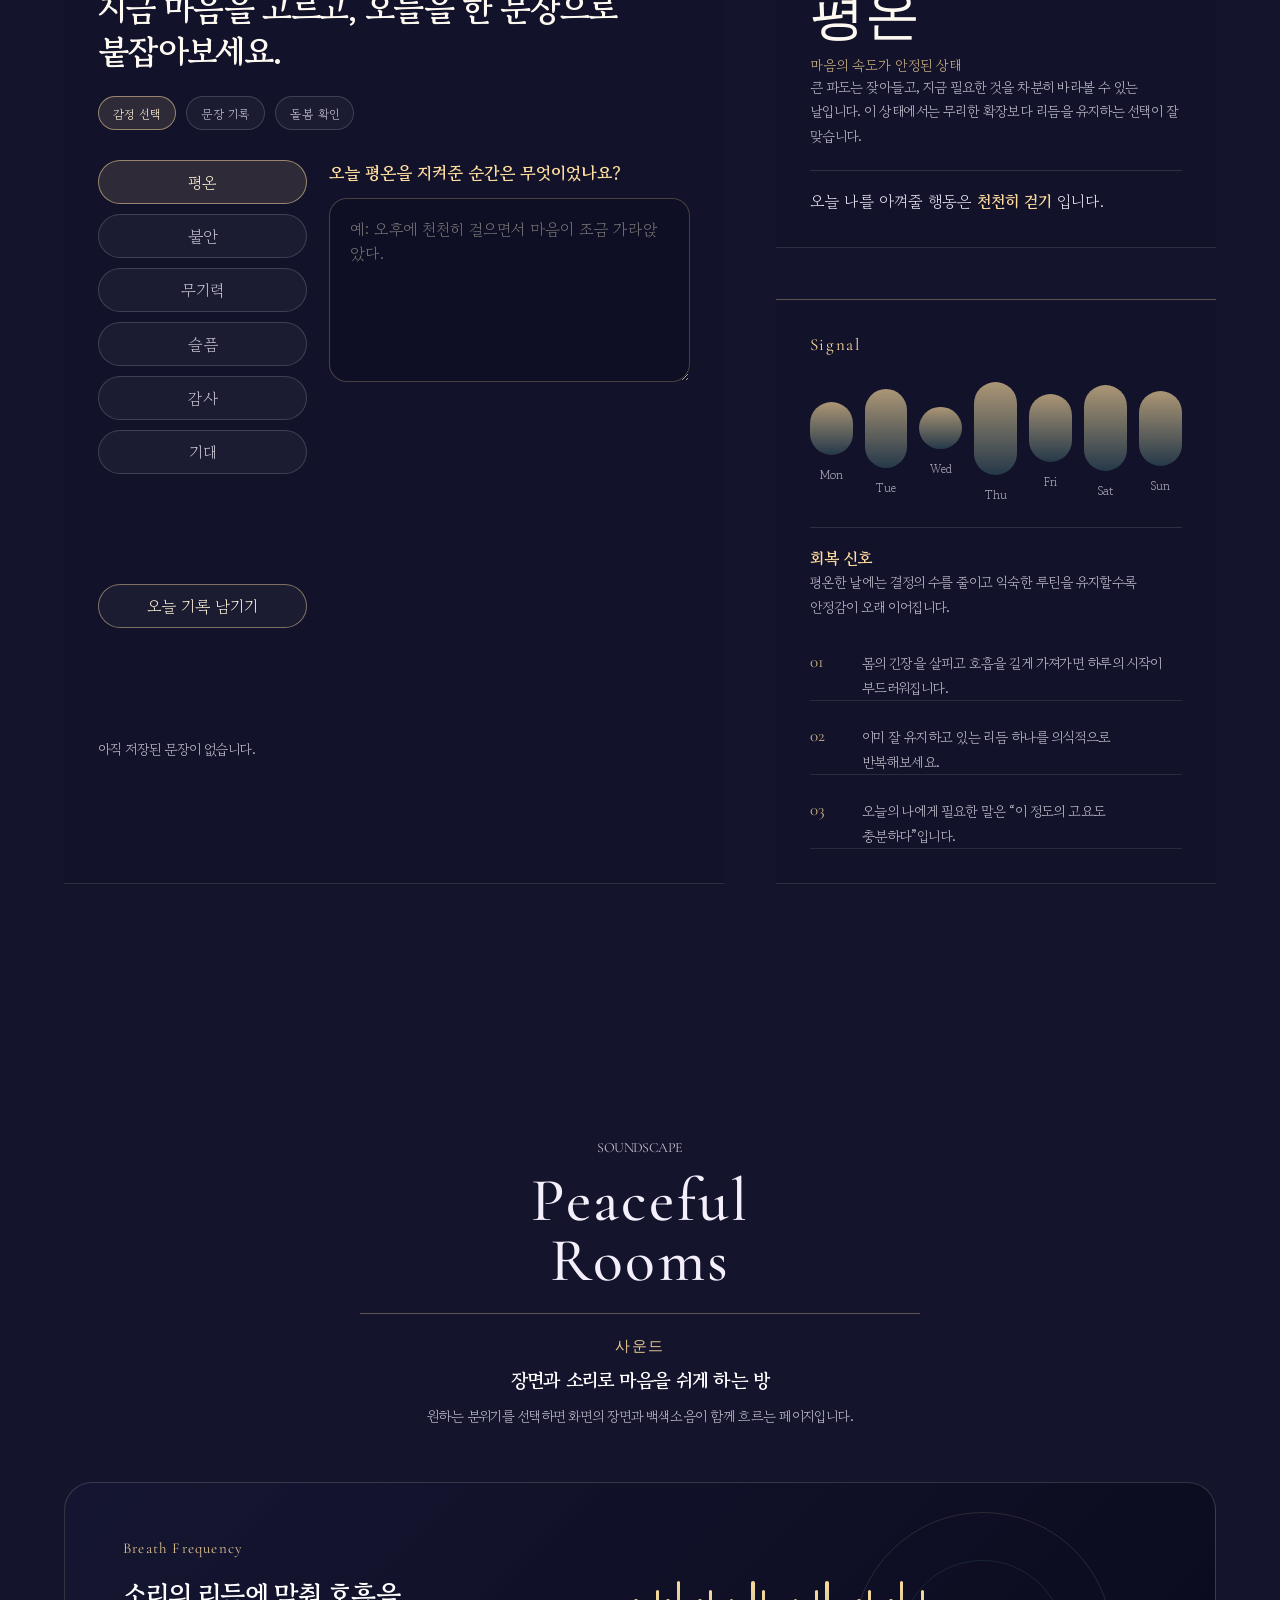
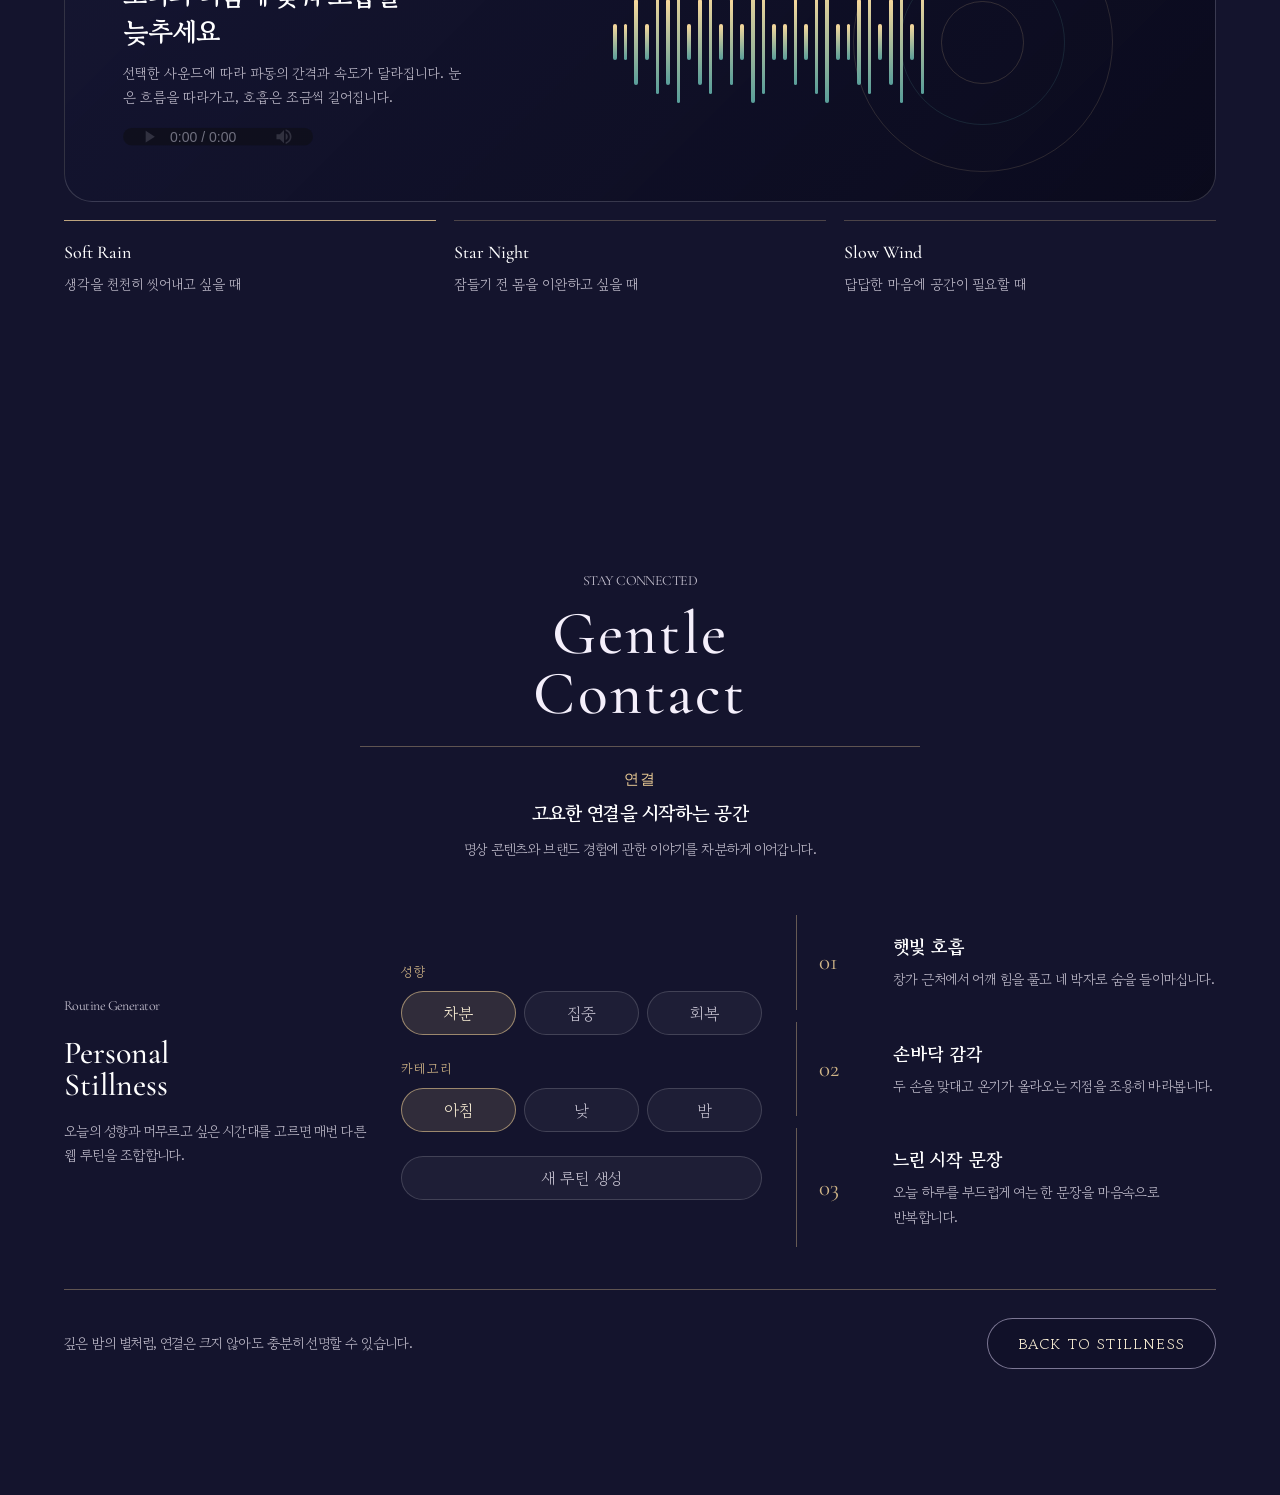
==== commit 990958da: "Refactor site into single-page sections" ====
--- a/index.html
+++ b/index.html
@@ -1,317 +1,294 @@
-<!DOCTYPE html>
-<html lang="ko">
-<head>
+<!DOCTYPE html>
+<html lang="ko">
+<head>
     <meta charset="UTF-8">
     <meta name="viewport" content="width=device-width, initial-scale=1.0">
     <title>Inner Stillness | Meditation Space</title>
-    <script>
-        const previousPage = document.referrer ? new URL(document.referrer) : null;
-        const currentPage = new URL(window.location.href);
-        const cameFromSubpage = previousPage
-            && previousPage.origin === currentPage.origin
-            && previousPage.pathname.replace(/\/$/, '/index.html') !== currentPage.pathname.replace(/\/$/, '/index.html');
-
-        if (cameFromSubpage) {
-            document.documentElement.classList.add('skip-opening');
-        }
-    </script>
-    <style>
-        @import url('https://fonts.googleapis.com/css2?family=Cormorant+Garamond:wght@400;500;600&display=block');
-
-        *{margin: 0;padding: 0;}
-        li{list-style: none;}
-        a {text-decoration: none; color: #000;}
-        img {vertical-align: top;}
-        html, body {height: 100%;}
-
-       /*  html, body {height: 100%;} 배경 사이즈 크기 맞추기 위함*/
-
-       /*  body{overflow-y: hidden;} /* 이미지 크기가 커서 스크롤 바가 생길 경우 */
-       /* vh는 이미지가 작을 때 (높이) 사용 */
-  
-        @font-face {
-            font-family: 'GyeonggiMillenniumBackground';
-            src: url('https://cdn.jsdelivr.net/gh/projectnoonnu/2410-3@1.0/Batang_Regular.woff') format('woff');
-            font-weight: 400;
-            font-display: block;
-        }
-
-        @font-face {
-            font-family: 'GyeonggiMillenniumBackground';
-            src: url('https://cdn.jsdelivr.net/gh/projectnoonnu/2410-3@1.0/Batang_Bold.woff') format('woff');
-            font-weight: 700;
-            font-display: block;
-        }
-        body {font-family: 'GyeonggiMillenniumBackground'; overflow: hidden; background: #14142d;}
-        body::before {content: ""; position: fixed; inset: 0; background: radial-gradient(circle at 48% 22%, rgba(226, 204, 255, 0.28), transparent 34%), radial-gradient(circle at 14% 82%, rgba(142, 164, 235, 0.22), transparent 30%), radial-gradient(circle at 88% 32%, rgba(255, 221, 158, 0.12), transparent 26%), linear-gradient(180deg, rgba(17, 17, 45, 0.04), rgba(15, 14, 36, 0.3)); pointer-events: none; z-index: 3; animation: ambientGlow 12s ease-in-out infinite alternate;}
-        @keyframes ambientGlow {
-            0% {opacity: 0.82; transform: scale(1);}
-            100% {opacity: 1; transform: scale(1.02);}
-        }
-        .opening {
-            position: fixed;
-            inset: 0;
-            z-index: 20;
-            display: grid;
-            place-items: center;
-            background: radial-gradient(circle at 50% 46%, rgba(226, 204, 255, 0.2), transparent 28%),
-                        #11112b;
-            animation: openingFade 2.2s ease 1.9s forwards;
-            pointer-events: none;
-        }
-
-        .opening img {
-            width: 96px;
-            opacity: 0;
-            animation: logoBreathe 1.9s ease forwards;
-            filter: drop-shadow(0 0 28px rgba(255, 221, 158, 0.22));
-        }
-
-        .opening::after {
-            content: "";
-            position: absolute;
-            width: 156px;
-            height: 156px;
-            border: 1px solid rgba(255, 221, 158, 0.24);
-            border-radius: 50%;
-            animation: openingRing 1.9s ease forwards;
-        }
-
-        @keyframes logoBreathe {
-            0% {opacity: 0; transform: scale(1.18); filter: blur(5px) drop-shadow(0 0 18px rgba(255, 221, 158, 0.12));}
-            34% {opacity: 1; transform: scale(1);}
-            100% {opacity: 0.86; transform: scale(0.62); filter: blur(0) drop-shadow(0 0 28px rgba(255, 221, 158, 0.2));}
-        }
-
-        @keyframes openingRing {
-            0% {opacity: 0; transform: scale(0.72);}
-            42% {opacity: 0.75; transform: scale(1);}
-            100% {opacity: 0; transform: scale(1.34);}
-        }
-
-        @keyframes openingFade {
-            to {opacity: 0; visibility: hidden;}
-        }
-        .skip-opening .opening {display: none;}
-        .wrap {position: relative; min-height: 100vh; --drift-x: 0px; --drift-y: 0px;}
-        .bg_box {position: absolute; top: 0; width: 100%; height: 100%; overflow: hidden;}
-
-        .bg_box .bg1 .sky { position: absolute; left: 50%; top: 50%; transform: translate(calc(-50% + var(--drift-x)), calc(-50% + var(--drift-y))); animation: skyBreathe 14s ease-in-out infinite alternate; transform-origin: center center; opacity: 0.9; transition: transform 0.8s ease-out;}
-        @keyframes skyBreathe {
-            from {opacity: 0.82; filter: saturate(0.92) brightness(0.95);}
-            to {opacity: 0.96; filter: saturate(1.04) brightness(1.02);}
-        }
-        
-        .bg_box .bg1 .img2 { width: 100%; height: 100vh; position: absolute;left: 0;top: 0;z-index: 2; animation: bg1 15s forwards; animation-delay: 1ms;}
-        /* @keyframes bg1 {
-            0% {height: 150%;}
-            10%{height: 100%;}
-        } */
-
-
-        header {position: absolute; max-width: 1440px; left: 50%; top: 22px; transform: translateX(-50%); display: flex; justify-content: space-between; align-items:center; width: min(1440px, calc(100% - 96px)); padding: 0 8px; box-sizing: border-box; z-index: 5;}
-        header h1 {width: 58px;}
-        header h1 img {width: 100%;}
-        header nav {}
-        header nav .gnb {display: flex; flex-direction: row; flex-wrap: nowrap; align-items: center; gap: 28px;}
-        header nav .gnb li {font-size: 16px; letter-spacing: 0.05em; transition: 0.25s; text-shadow: 0 0 18px rgba(8, 7, 24, 0.95), 0 0 28px rgba(226, 204, 255, 0.2); white-space: nowrap;}
-        header nav .gnb li a{position: relative; color: rgba(248, 243, 255, 0.82); display: block; padding: 8px 12px 11px; border-radius: 999px; transition: color 0.35s ease, text-shadow 0.35s ease, transform 0.35s ease;}
-        header nav .gnb li a::after {content: ""; position: absolute; left: 50%; bottom: 2px; width: 0; height: 1px; background: linear-gradient(90deg, transparent, rgba(255, 221, 158, 0.92), transparent); transform: translateX(-50%); opacity: 0; transition: width 0.35s ease, opacity 0.35s ease;}
-        header nav .gnb li:hover a {color: #ffdd9e; text-shadow: 0 0 18px rgba(255, 221, 158, 0.28); transform: translateY(-2px);}
-        header nav .gnb li:hover a::after {width: 100%; opacity: 1;}
-        header audio {width: 138px; height: 24px; border-radius: 999px; opacity: 0.52; background: transparent; filter: invert(1) sepia(10%) saturate(45%) hue-rotate(210deg) brightness(0.98); box-shadow: none; transition: 0.3s;}
-        header audio:hover {opacity: 0.82;}
-        header audio::-webkit-media-controls-panel {background: rgba(22, 19, 45, 0.04);}
-        header audio::-webkit-media-controls-current-time-display,
-        header audio::-webkit-media-controls-time-remaining-display {font-size: 10px;}
-        header audio::-webkit-media-controls-play-button {filter: brightness(0.62) saturate(50%);}
-
-        .textbox {width: min(1240px, calc(100% - 96px)); position: absolute; left: 50%; top: 27%; transform: translateX(-50%); display: flex; flex-direction: column; align-items: center; gap: 42px; text-align: center; z-index: 4; opacity: 1; }
-
-        .textbox h1 {width: min(1180px, 100%); font-family: 'Cormorant Garamond', serif; font-size: clamp(58px, 6vw, 108px); font-weight: 500; letter-spacing: 0.055em; line-height: 0.96; padding: 0; color: transparent; position: relative; display: flex; flex-direction: column; align-items: center; gap: 22px; text-align: center; background: linear-gradient(100deg, rgba(244, 239, 251, 0.76), #fff, rgba(255, 221, 158, 0.86), rgba(244, 239, 251, 0.86)); background-size: 240% 100%; -webkit-background-clip: text; background-clip: text; text-shadow: 0 0 28px rgba(228, 222, 234, 0.28); animation: titleBreath 12s ease-in-out infinite alternate, titleLight 18s ease-in-out infinite;}
-        .textbox h1 span {display: block; width: 100%; text-align: center;}
-        /* .textbox h1 span {gap: 10px;} */
-        .textbox a {font-size: 14px; letter-spacing: 0.14em; line-height: 1.45; padding: 11px 30px; color: #f7f2ff; border: 1px solid rgba(232, 222, 255, 0.5); border-radius: 999px; background: linear-gradient(120deg, rgba(246, 231, 199, 0.16), rgba(79, 73, 121, 0.34), rgba(255, 221, 158, 0.13)); background-size: 220% 100%; box-shadow: inset 0 0 18px rgba(255, 255, 255, 0.07), 0 0 24px rgba(174, 159, 225, 0.26); backdrop-filter: blur(8px); transition: color 0.6s ease, border-color 0.6s ease, background 0.6s ease, box-shadow 0.6s ease, transform 0.6s ease; animation: buttonBreath 10s ease-in-out infinite alternate, buttonLight 16s ease-in-out infinite; }
-        .textbox a:hover {color: #fff4d9; border-color: rgba(255, 216, 151, 0.86); background: linear-gradient(135deg, rgba(255, 210, 139, 0.25), rgba(53, 48, 95, 0.66)); transform: translateY(-3px); box-shadow: inset 0 0 20px rgba(255, 255, 255, 0.1), 0 0 36px rgba(255, 205, 130, 0.38);}
-        .container { position: absolute; left: 50%; top: 70%; transform: translateX(-50%); width: min(1440px, calc(100% - 96px)); display: flex; flex-direction: column; align-items: center; gap: 18px; text-align: center; z-index: 4; opacity: 1; }
-        .container .content {line-height: 28px;}
-        .container .content p {font-size: 14px; letter-spacing: -0.04em; color: rgba(248, 243, 255, 0.86); padding: 8px; text-shadow: 0 0 18px rgba(20, 18, 42, 0.8); transition: opacity 1.2s ease;}
-
-        @keyframes titleBreath {
-            from {text-shadow: 0 0 24px rgba(228, 222, 234, 0.26), 0 0 72px rgba(170, 155, 224, 0.08);}
-            to {text-shadow: 0 0 36px rgba(244, 239, 251, 0.46), 0 0 96px rgba(255, 221, 158, 0.12);}
-        }
-
-        @keyframes titleLight {
-            0%, 100% {background-position: 0% 50%;}
-            50% {background-position: 100% 50%;}
-        }
-
-        @keyframes buttonBreath {
-            from {border-color: rgba(232, 222, 255, 0.42); box-shadow: inset 0 0 14px rgba(255, 255, 255, 0.06), 0 0 22px rgba(174, 159, 225, 0.22);}
-            to {border-color: rgba(255, 221, 158, 0.64); box-shadow: inset 0 0 18px rgba(255, 255, 255, 0.09), 0 0 34px rgba(255, 221, 158, 0.22);}
-        }
-
-        @keyframes buttonLight {
-            0%, 100% {background-position: 0% 50%;}
-            50% {background-position: 100% 50%;}
-        }
-
-        .star_box{}
-        .star_box .star1{width: 100%; position: absolute; background: url("image/star.png"); height: 100vh; left: 0;top: 0; transform: translate(calc(var(--drift-x) * -0.45), calc(var(--drift-y) * -0.45)); animation: star1 28s infinite linear; background-size: 62%; opacity: 0.46; mix-blend-mode: screen; filter: blur(0.4px); pointer-events: none; z-index: 3; transition: transform 0.8s ease-out; }
-
-        @keyframes star1 {
-            0% {background-position: -120px -160px;}
-            50% {opacity: 0.34;}
-            100% {background-position: 180px 520px;}
-        }
-
-        /* .star_box .star2{width: 100%; position: absolute; background: url("image/star.png"); height: 100vh; left: 0;top: 0; animation: star2 3s infinite linear; background-size: 30%;}
-
-        @keyframes star2 {
-            0% {background-position: 0 0;}
-            100% {background-position: 400px 900px;}
-        } */
-
-/*         .star_box .star3{width: 100%; position: absolute; background: url("image/star.png"); height: 100vh; left: 0;top: 0; animation: star3 5s infinite linear;}
-
-        @keyframes star3 {
-            0% {background-position: 0 0;}
-            100% {background-position: 1000px 900px;}
-        } */
-
-
-
-
-        /* .textbox li span:nth-child(2){animation-delay:} */
-
-        @media (max-width: 980px) {
-            body {overflow-y: auto;}
-            .wrap {min-height: 100vh;}
-            header {width: calc(100% - 32px); top: 16px; flex-wrap: wrap; justify-content: center; gap: 10px 18px;}
-            header h1 {width: 54px;}
-            header nav {order: 3; width: 100%;}
-            header nav .gnb {justify-content: center; gap: 10px;}
-            header nav .gnb li {font-size: 16px;}
-            header nav .gnb li a {padding: 6px 10px;}
-            header audio {width: 128px;}
-            .textbox {top: 28%; gap: 28px; align-items: center; text-align: center;}
-            .textbox h1 {font-size: clamp(38px, 9vw, 62px); letter-spacing: 0.035em; gap: 10px; align-items: center;}
-            .textbox h1 span {text-align: center;}
-            .textbox h1 span:nth-child(2) {margin-left: 0;}
-            .textbox a {font-size: 13px; padding: 10px 24px;}
-            .container {top: 66%; width: calc(100% - 32px);}
-            .container .content {line-height: 30px;}
-            .container .content p {font-size: 13px;}
-        }
-
-        @media (max-width: 560px) {
-            header nav .gnb {gap: 2px;}
-            header nav .gnb li {font-size: 14px;}
-            .textbox {top: 30%;}
-            .textbox h1 {font-size: 34px; letter-spacing: 0.02em;}
-            .textbox h1 span {display: block;}
-            .container {top: 64%;}
-        }
-    </style>
+    <link rel="stylesheet" href="css/reset.css">
+    <link rel="stylesheet" href="css/variables.css">
+    <link rel="stylesheet" href="css/layout.css">
+    <link rel="stylesheet" href="css/header.css">
+    <link rel="stylesheet" href="css/sections.css">
+    <link rel="stylesheet" href="css/animation.css">
+    <link rel="stylesheet" href="css/responsive.css">
 </head>
 <body>
-    <div class="opening" aria-hidden="true">
-        <img src="image/logo1.png" alt="">
+    <div class="site-background" aria-hidden="true">
+        <div class="background-sky"></div>
+        <div class="background-image"></div>
+        <div class="star-layer"></div>
     </div>
-    <div class="wrap">
-        
-        <header>
-            <h1><a href="index.html"><img src="image/logo1.png" alt="Inner Stillness"></a></h1>
-            <nav>
-                <ul class="gnb">
-                    <li><a href="study.html">서제</a></li>
-                    <li><a href="works.html">작품</a></li>
-                    <li><a href="records.html">기록</a></li>
-                    <li><a href="scenery.html">사운드</a></li>
-                    <li><a href="connect.html">연결</a></li>
-                </ul>
-            </nav>
-            <audio src="audio/massobeats_dainty.m4a" controls></audio>
-        </header>
-
-
-        <div class="textbox">  
-            <h1>
-                <span>MEET YOUR</span> 
-                <span>INNER STILLNESS</span> 
-            </h1>
-            <a href="study.html">S T A R T<br>M E D I T A T I O N</a>
-        </div>
-        <div class="container">
-            <div class="content">
-                <p>우리는 모두 각자의 내면에 광활한 우주를 품고 있습니다.  <br> 어둠 속에 숨겨진 진정한 나를 마주하고, 쏟아지는 별빛 속에서 답을 찾아보세요. <br>당신의 깊은 내면이 들려주는 고요한 이야기에 집중할 시간입니다.</p>
-            </div>
-        </div>
-        <div class="bg_box">
-            <div class="bg1">
-                <div class="sky"><img src="image/bg1.png" alt=""></div>
-                <img src="image/bg2.png" alt="" class="img2">
-            </div>
-        </div>
-
-        <div class="star_box">
-            <div class="star1"></div>
-            <div class="star2"></div>
-        </div>
-    </div>
-    <script>
-        const wrap = document.querySelector('.wrap');
-        const opening = document.querySelector('.opening');
-        const message = document.querySelector('.container .content p');
-        const messages = [
-            '우리는 모두 각자의 내면에 광활한 우주를 품고 있습니다.<br>어둠 속에 숨겨진 진정한 나를 마주하고, 쏟아지는 별빛 속에서 답을 찾아보세요.<br>당신의 깊은 내면이 들려주는 고요한 이야기에 집중할 시간입니다.',
-            '잠깐 멈추면 마음의 방향이 조금 더 선명해집니다.<br>오늘의 감정과 호흡을 천천히 살피며, 나를 가꾸는 시간을 시작해보세요.<br>고요는 멀리 있는 것이 아니라 지금 돌아오는 감각입니다.',
-            '내면을 돌보는 일은 거창하지 않아도 괜찮습니다.<br>한 문장, 한 번의 숨, 작은 기록이 오늘의 나를 부드럽게 정리합니다.<br>필요한 만큼 천천히 머물러보세요.'
-        ];
-        let messageIndex = 0;
-        let messageTimer;
-
-        window.addEventListener('pointermove', (event) => {
-            const x = (event.clientX / window.innerWidth - 0.5) * 18;
-            const y = (event.clientY / window.innerHeight - 0.5) * 14;
-            wrap.style.setProperty('--drift-x', `${x}px`);
-            wrap.style.setProperty('--drift-y', `${y}px`);
-        });
-
-        const startMessageRotation = () => {
-            if (messageTimer) {
-                return;
-            }
-
-            messageTimer = setInterval(() => {
-                messageIndex = (messageIndex + 1) % messages.length;
-                message.style.opacity = '0';
-                setTimeout(() => {
-                    message.innerHTML = messages[messageIndex];
-                    message.style.opacity = '1';
-                }, 1200);
-            }, 8200);
-        };
-
-        opening.addEventListener('animationstart', (event) => {
-            if (event.animationName === 'openingFade') {
-                document.body.classList.add('page-ready');
-                startMessageRotation();
-            }
-        });
-
-        opening.addEventListener('animationend', (event) => {
-            if (event.animationName === 'openingFade') {
-                opening.remove();
-            }
-        });
-
-        if (document.documentElement.classList.contains('skip-opening')) {
-            document.body.classList.add('page-ready');
-            opening.remove();
-            startMessageRotation();
-        }
-    </script>
+
+    <header class="site-header">
+        <h1><a href="#home"><img src="image/logo1.png" alt="Inner Stillness"></a></h1>
+        <nav aria-label="주요 메뉴">
+            <ul class="gnb">
+                <li><a href="#study">서재</a></li>
+                <li><a href="#works">작품</a></li>
+                <li><a href="#records">기록</a></li>
+                <li><a href="#sound">사운드</a></li>
+                <li><a href="#connect">연결</a></li>
+            </ul>
+        </nav>
+        <audio src="audio/massobeats_dainty.m4a" controls></audio>
+    </header>
+
+    <main>
+        <section class="section home-section" id="home">
+            <div class="container home-container">
+                <div class="home-copy">
+                    <h2><span>MEET YOUR</span><span>INNER STILLNESS</span></h2>
+                    <a class="home-start" href="#study">S T A R T<br>M E D I T A T I O N</a>
+                </div>
+                <div class="home-message">
+                    <p data-home-message>우리는 모두 각자의 내면에 광활한 우주를 품고 있습니다.<br>어둠 속에 숨겨진 진정한 나를 마주하고, 쏟아지는 별빛 속에서 답을 찾아보세요.<br>당신의 깊은 내면이 들려주는 고요한 이야기에 집중할 시간입니다.</p>
+                </div>
+            </div>
+        </section>
+
+        <section class="section" id="study">
+            <div class="container">
+                <section id="quote-anxiety" class="quote-modal">
+                    <div class="quote-book">
+                        <a class="close-modal" href="#study" aria-label="닫기">x</a>
+                        <small>불안할 때 펼치는 한 구절</small>
+                        <strong class="quote-title">고요의 문장들</strong>
+                        <p>“마음이 먼저 달려가도 괜찮습니다. 불안은 나를 망가뜨리려 온 것이 아니라, 잠시 멈추어 살피라는 작은 신호일지도 모릅니다.”</p>
+                        <p>발바닥이 바닥에 닿는 감각을 느끼고, 숨이 들어오고 나가는 길을 천천히 따라가세요. 지금 해야 할 일은 전부가 아니라 단 하나, 이 순간으로 돌아오는 일입니다.</p>
+                        <span>『고요의 문장들』, page 07</span>
+                    </div>
+                </section>
+
+                <section id="quote-night" class="quote-modal">
+                    <div class="quote-book">
+                        <a class="close-modal" href="#study" aria-label="닫기">x</a>
+                        <small>잠들기 전 펼치는 한 구절</small>
+                        <strong class="quote-title">밤에게 맡긴 마음</strong>
+                        <p>“오늘을 전부 해결하지 않아도 밤은 찾아옵니다. 남은 마음은 내일의 빛에게 맡겨도 됩니다.”</p>
+                        <p>잘 해낸 일 하나와 견뎌낸 일 하나를 떠올려보세요. 완벽하지 않았던 장면까지도 오늘의 나를 지나온 증거로 놓아두면, 몸은 조금 더 편안히 잠을 기억합니다.</p>
+                        <span>『밤에게 맡긴 마음』, page 12</span>
+                    </div>
+                </section>
+
+                <section id="quote-focus" class="quote-modal">
+                    <div class="quote-book">
+                        <a class="close-modal" href="#study" aria-label="닫기">x</a>
+                        <small>집중이 필요할 때 펼치는 한 구절</small>
+                        <strong class="quote-title">하나의 순간</strong>
+                        <p>“해야 할 모든 일을 한꺼번에 들지 말고, 지금 손에 닿은 하나의 순간만 바라봅니다.”</p>
+                        <p>시선을 한 곳에 두고 가장 작은 첫 행동을 정하세요. 생각이 흩어질 때마다 실패라고 부르지 말고, 다시 돌아오는 연습이 한 번 더 쌓였다고 여겨도 좋습니다.</p>
+                        <span>『하나의 순간』, page 18</span>
+                    </div>
+                </section>
+
+                <section id="quote-heavy" class="quote-modal">
+                    <div class="quote-book">
+                        <a class="close-modal" href="#study" aria-label="닫기">x</a>
+                        <small>마음이 무거울 때 펼치는 한 구절</small>
+                        <strong class="quote-title">내려놓는 연습</strong>
+                        <p>“무거운 마음은 나약함이 아니라 오래 버틴 마음의 무게입니다. 오늘은 조금 내려놓아도 됩니다.”</p>
+                        <p>모든 감정을 설명하려 애쓰지 않아도 괜찮습니다. 이름 붙일 수 없는 마음도 잠시 곁에 앉혀두고, 내가 지금 받을 수 있는 가장 작은 다정함을 골라보세요.</p>
+                        <span>『내려놓는 연습』, page 24</span>
+                    </div>
+                </section>
+
+                <div class="hero hero-study">
+                    <div class="reading-copy">
+                        <p class="eyebrow">Quiet Reading</p>
+                        <h2>Care<br>Sentences</h2>
+                        <p>지금의 마음에 가까운 문장을 하나 골라 천천히 펼쳐보세요. 문장은 선택지가 아니라, 잠시 머물 수 있는 작은 페이지처럼 열립니다.</p>
+                    </div>
+                    <div class="reading-path" aria-label="감정별 문장">
+                        <a class="reading-item" href="#quote-anxiety"><em>01</em><strong>불안할 때</strong><span>발바닥의 감각으로 돌아오는 문장</span><i aria-hidden="true">→</i></a>
+                        <a class="reading-item" href="#quote-night"><em>02</em><strong>잠들기 전</strong><span>오늘을 밤에게 천천히 맡기는 문장</span><i aria-hidden="true">→</i></a>
+                        <a class="reading-item" href="#quote-focus"><em>03</em><strong>집중이 필요할 때</strong><span>하나의 순간만 손에 쥐는 문장</span><i aria-hidden="true">→</i></a>
+                        <a class="reading-item" href="#quote-heavy"><em>04</em><strong>마음이 무거울 때</strong><span>오래 버틴 마음을 내려놓는 문장</span><i aria-hidden="true">→</i></a>
+                    </div>
+                </div>
+            </div>
+        </section>
+
+        <section class="section" id="works">
+            <div class="container">
+                <div class="page-section session-showcase works-studio">
+                    <article class="session-feature">
+                        <div>
+                            <p class="section-label">Guided Care</p>
+                            <h3>3분<br>마음 정지</h3>
+                        </div>
+                        <p>바쁜 생각을 잠시 멈추고,<br>이 순간과 나에게 3분의 온기를 건네보세요.</p>
+                        <div class="session-meta"><span>3 min</span><span>Beginner</span></div>
+                        <a class="session-start" href="#routine-01"><span aria-hidden="true"></span>시작하기</a>
+                    </article>
+                    <div class="session-focus" aria-label="작품 호흡 안내">
+                        <div class="breath-orb"><span></span><b>BREATHE</b></div>
+                        <p>천천히 커지는 빛에 맞춰 시선을 낮추고, 한 번의 숨을 길게 놓습니다.</p>
+                    </div>
+                    <div class="session-list">
+                        <article id="routine-01" class="session-item">
+                            <span class="session-icon" aria-hidden="true"><svg viewBox="0 0 32 32" focusable="false"><path d="M16 6v7"></path><path d="M11 11.5c-2.4 1.5-4 4.2-4 7.2 0 4.7 4 7.3 9 7.3s9-2.6 9-7.3c0-3-1.6-5.7-4-7.2"></path><path d="M12 18h8"></path><path d="M16 14v8"></path></svg></span>
+                            <b>01</b>
+                            <div><strong>3분 마음 정지</strong><p>지친 순간에 가장 짧게 돌아오는 루틴.</p><ol class="routine-detail"><li>어깨 힘을 빼고 시선을 낮춥니다.</li><li>네 박자로 들이쉬고 여섯 박자로 내쉽니다.</li><li>지금 필요한 감정을 한 단어로 고릅니다.</li></ol></div>
+                            <em>3 min</em>
+                        </article>
+                        <article class="session-item">
+                            <span class="session-icon" aria-hidden="true"><svg viewBox="0 0 32 32" focusable="false"><path d="M9 13c0-3 2.6-5.5 5.9-5.5 4.8 0 8.1 3.9 8.1 8.7 0 5-3.8 8.3-8.3 8.3-2.7 0-5.1-1.2-6.7-3.1"></path><path d="M14.5 12.2c2.7.3 4.8 2.6 4.8 5.4 0 2.5-1.7 4.6-4.1 5.2"></path><path d="M7 18.2h5.2"></path></svg></span>
+                            <b>02</b>
+                            <div><strong>밤의 감정 정리</strong><p>잠들기 전 남은 마음을 낮추는 루틴.</p><ol class="routine-detail"><li>오늘 오래 남은 장면을 떠올립니다.</li><li>내가 애쓴 부분을 한 가지 인정합니다.</li><li>내일로 넘길 마음을 천천히 내려놓습니다.</li></ol></div>
+                            <em>10 min</em>
+                        </article>
+                        <article class="session-item">
+                            <span class="session-icon" aria-hidden="true"><svg viewBox="0 0 32 32" focusable="false"><path d="M16 5l9 11-9 11-9-11 9-11z"></path><path d="M16 10v12"></path><path d="M11 16h10"></path></svg></span>
+                            <b>03</b>
+                            <div><strong>부드러운 집중</strong><p>흩어진 생각을 하나씩 정리하는 루틴.</p><ol class="routine-detail"><li>오늘 가장 중요한 한 가지를 고릅니다.</li><li>주변 소리를 세 번 천천히 듣습니다.</li><li>필요한 첫 행동을 작게 정합니다.</li></ol></div>
+                            <em>7 min</em>
+                        </article>
+                    </div>
+                </div>
+            </div>
+        </section>
+
+        <section class="section" id="records">
+            <div class="container">
+                <div class="hero hero-records">
+                    <div><p class="eyebrow">Self Archive</p><h2>Mood<br>Map</h2></div>
+                    <div class="intro-card"><span>기록</span><strong>오늘의 기분을 고르고 한 문장으로 남기는 공간</strong><p>감정을 선택하면 그 마음에 맞는 질문과 돌봄 행동이 열립니다. 짧게 적고, 오늘의 나를 조금 더 선명하게 확인해보세요.</p></div>
+                </div>
+
+                <div class="page-section mood-dashboard">
+                    <article class="mood-entry" aria-label="오늘의 감정 기록 작성">
+                        <div class="mood-entry-head">
+                            <p class="section-label">Mood Check-in</p>
+                            <h3>지금 마음을 고르고, 오늘을 한 문장으로 붙잡아보세요.</h3>
+                            <ol class="mood-steps" aria-label="기록 순서"><li class="active">감정 선택</li><li>문장 기록</li><li>돌봄 확인</li></ol>
+                        </div>
+                        <div class="mood-entry-body">
+                            <div class="mood-options" role="listbox" aria-label="감정 목록">
+                                <button class="active" type="button" data-mood="calm" aria-selected="true">평온</button>
+                                <button type="button" data-mood="anxious" aria-selected="false">불안</button>
+                                <button type="button" data-mood="tired" aria-selected="false">무기력</button>
+                                <button type="button" data-mood="sad" aria-selected="false">슬픔</button>
+                                <button type="button" data-mood="grateful" aria-selected="false">감사</button>
+                                <button type="button" data-mood="excited" aria-selected="false">기대</button>
+                            </div>
+                            <label class="mood-writing">
+                                <span data-mood-prompt>오늘 평온을 지켜준 순간은 무엇이었나요?</span>
+                                <textarea data-mood-text rows="5" placeholder="예: 오후에 천천히 걸으면서 마음이 조금 가라앉았다."></textarea>
+                            </label>
+                            <button class="mood-save" type="button">오늘 기록 남기기</button>
+                            <p class="mood-save-status" data-save-status>아직 저장된 문장이 없습니다.</p>
+                        </div>
+                    </article>
+
+                    <article class="mood-today" aria-live="polite">
+                        <p class="section-label">Selected Mood</p>
+                        <strong data-mood-title>평온</strong>
+                        <span data-mood-subtitle>마음의 속도가 안정된 상태</span>
+                        <p data-mood-copy>큰 파도는 잦아들고, 지금 필요한 것을 차분히 바라볼 수 있는 날입니다. 이 상태에서는 무리한 확장보다 리듬을 유지하는 선택이 잘 맞습니다.</p>
+                        <div class="journal-line">오늘 나를 아껴줄 행동은 <b data-mood-action>천천히 걷기</b> 입니다.</div>
+                    </article>
+
+                    <article class="mood-week">
+                        <p class="section-label">Signal</p>
+                        <div class="mood-river" aria-label="일주일 감정 흐름">
+                            <span style="--level:48%" data-level="0"><b>Mon</b></span><span style="--level:72%" data-level="1"><b>Tue</b></span><span style="--level:38%" data-level="2"><b>Wed</b></span><span style="--level:84%" data-level="3"><b>Thu</b></span><span style="--level:62%" data-level="4"><b>Fri</b></span><span style="--level:78%" data-level="5"><b>Sat</b></span><span style="--level:68%" data-level="6"><b>Sun</b></span>
+                        </div>
+                        <div class="mood-insight"><strong data-mood-signal-title>회복 신호</strong><p data-mood-signal>평온한 날에는 결정의 수를 줄이고 익숙한 루틴을 유지할수록 안정감이 오래 이어집니다.</p></div>
+                        <ul class="mood-care-list" aria-label="선택한 감정에 맞는 돌봄 제안">
+                            <li><span>01</span><p data-note="0">몸의 긴장을 살피고 호흡을 길게 가져가면 하루의 시작이 부드러워집니다.</p></li>
+                            <li><span>02</span><p data-note="1">이미 잘 유지하고 있는 리듬 하나를 의식적으로 반복해보세요.</p></li>
+                            <li><span>03</span><p data-note="2">오늘의 나에게 필요한 말은 “이 정도의 고요도 충분하다”입니다.</p></li>
+                        </ul>
+                    </article>
+                </div>
+            </div>
+        </section>
+
+        <section class="section" id="sound">
+            <div class="container">
+                <div class="hero hero-sound">
+                    <div><p class="eyebrow">Soundscape</p><h2>Peaceful<br>Rooms</h2></div>
+                    <div class="intro-card"><span>사운드</span><strong>장면과 소리로 마음을 쉬게 하는 방</strong><p>원하는 분위기를 선택하면 화면의 장면과 백색소음이 함께 흐르는 페이지입니다.</p></div>
+                </div>
+
+                <div class="page-section sound-room" aria-label="선택형 사운드스케이프">
+                    <input type="radio" name="soundscape" id="sound-rain" checked>
+                    <input type="radio" name="soundscape" id="sound-night">
+                    <input type="radio" name="soundscape" id="sound-wind">
+                    <div class="sound-visual">
+                        <div class="sound-orb" aria-hidden="true"></div>
+                        <div class="frequency-field" aria-hidden="true">
+                            <span></span><span></span><span></span><span></span><span></span><span></span>
+                            <span></span><span></span><span></span><span></span><span></span><span></span>
+                            <span></span><span></span><span></span><span></span><span></span><span></span>
+                            <span></span><span></span><span></span><span></span><span></span><span></span>
+                            <span></span><span></span><span></span><span></span><span></span><span></span>
+                        </div>
+                        <article>
+                            <span>Breath Frequency</span>
+                            <h3>소리의 리듬에 맞춰 호흡을 늦추세요</h3>
+                            <p>선택한 사운드에 따라 파동의 간격과 속도가 달라집니다. 눈은 흐름을 따라가고, 호흡은 조금씩 길어집니다.</p>
+                            <audio src="audio/massobeats_dainty.m4a" controls></audio>
+                        </article>
+                    </div>
+                    <div class="sound-options">
+                        <label for="sound-rain"><strong>Soft Rain</strong><span>생각을 천천히 씻어내고 싶을 때</span></label>
+                        <label for="sound-night"><strong>Star Night</strong><span>잠들기 전 몸을 이완하고 싶을 때</span></label>
+                        <label for="sound-wind"><strong>Slow Wind</strong><span>답답한 마음에 공간이 필요할 때</span></label>
+                    </div>
+                </div>
+            </div>
+        </section>
+
+        <section class="section" id="connect">
+            <div class="container">
+                <div class="hero hero-contact">
+                    <div><p class="eyebrow">Stay Connected</p><h2>Gentle<br>Contact</h2></div>
+                    <div class="intro-card"><span>연결</span><strong>고요한 연결을 시작하는 공간</strong><p>명상 콘텐츠와 브랜드 경험에 관한 이야기를 차분하게 이어갑니다.</p></div>
+                </div>
+
+                <div class="page-section routine-flow">
+                    <aside class="routine-intro">
+                        <p class="section-label">Routine Generator</p>
+                        <h3>Personal<br>Stillness</h3>
+                        <p>오늘의 성향과 머무르고 싶은 시간대를 고르면 매번 다른 웹 루틴을 조합합니다.</p>
+                    </aside>
+
+                    <div class="routine-picker" aria-label="성향과 시간대별 루틴 선택">
+                        <div>
+                            <span>성향</span>
+                            <div class="routine-options" data-routine-group="mood">
+                                <button type="button" class="active" data-value="calm">차분</button>
+                                <button type="button" data-value="focus">집중</button>
+                                <button type="button" data-value="restore">회복</button>
+                            </div>
+                        </div>
+                        <div>
+                            <span>카테고리</span>
+                            <div class="routine-options" data-routine-group="time">
+                                <button type="button" class="active" data-value="morning">아침</button>
+                                <button type="button" data-value="day">낮</button>
+                                <button type="button" data-value="night">밤</button>
+                            </div>
+                        </div>
+                        <button type="button" class="routine-refresh">새 루틴 생성</button>
+                    </div>
+
+                    <div class="routine-result" aria-live="polite">
+                        <article class="routine-card"><span>01</span><div><strong data-routine-title="0">감각 열기</strong><p data-routine-copy="0">창가 앞에서 세 번 숨을 고르고 오늘의 몸 상태를 확인합니다.</p></div></article>
+                        <article class="routine-card"><span>02</span><div><strong data-routine-title="1">시선 쉬기</strong><p data-routine-copy="1">화면 밝기를 낮추고 한 지점에 시선을 둔 채 호흡을 느낍니다.</p></div></article>
+                        <article class="routine-card"><span>03</span><div><strong data-routine-title="2">한 줄 남기기</strong><p data-routine-copy="2">지금 가장 또렷한 감정을 짧은 문장으로 적고 천천히 닫습니다.</p></div></article>
+                    </div>
+                </div>
+
+                <div class="wide-note">
+                    <p>깊은 밤의 별처럼, 연결은 크지 않아도 충분히 선명할 수 있습니다.</p>
+                    <a class="soft-button" href="#home">BACK TO STILLNESS</a>
+                </div>
+            </div>
+        </section>
+    </main>
+
+    <script src="js/main.js"></script>
 </body>
 </html>
--- a/css/variables.css
+++ b/css/variables.css
@@ -0,0 +1,20 @@
+:root {
+    --bg-color: #14142d;
+    --text-color: #eee8f6;
+    --text-muted: rgba(248, 243, 255, 0.76);
+    --text-soft: rgba(248, 243, 255, 0.62);
+    --accent: #ffdd9e;
+    --accent-strong: #fff4d9;
+    --accent-coral: #ff9a7f;
+    --accent-mint: #75d6c8;
+    --panel: rgba(12, 11, 30, 0.22);
+    --line: rgba(255, 255, 255, 0.14);
+    --line-accent: rgba(255, 221, 158, 0.32);
+    --container: 1320px;
+    --container-padding: clamp(20px, 5vw, 64px);
+    --section-padding: clamp(112px, 14vh, 168px);
+    --header-height: 92px;
+    --radius: 18px;
+    --font-body: 'Gowun Batang', serif;
+    --font-display: 'Cormorant Garamond', serif;
+}
--- a/css/layout.css
+++ b/css/layout.css
@@ -0,0 +1,138 @@
+body {
+    color: var(--text-color);
+    font-family: var(--font-body);
+    overflow-x: hidden;
+    background: var(--bg-color);
+}
+
+main {
+    position: relative;
+    z-index: 1;
+}
+
+.site-background {
+    position: fixed;
+    inset: 0;
+    z-index: 0;
+    overflow: hidden;
+    pointer-events: none;
+    background: #14142d;
+}
+
+.site-background::after {
+    content: "";
+    position: absolute;
+    inset: 0;
+    background: linear-gradient(180deg, rgba(9, 9, 22, 0.22), rgba(9, 9, 22, 0.72));
+}
+
+.background-sky {
+    position: absolute;
+    inset: -5%;
+    background: url("../image/bg1.png") center/cover no-repeat;
+    opacity: 0.76;
+}
+
+.background-image {
+    position: absolute;
+    inset: 0;
+    background: url("../image/bg2.png") center/cover no-repeat;
+    opacity: 0.82;
+}
+
+.star-layer {
+    position: absolute;
+    inset: 0;
+    z-index: 1;
+    background: url("../image/star.png");
+    background-size: 56%;
+    opacity: 0.18;
+    mix-blend-mode: screen;
+}
+
+.section {
+    min-height: 100vh;
+    scroll-margin-top: var(--header-height);
+    padding: var(--section-padding) 0;
+}
+
+.home-section {
+    min-height: 100svh;
+    padding-top: calc(var(--header-height) + 48px);
+}
+
+.container {
+    width: min(var(--container), calc(100% - (var(--container-padding) * 2)));
+    margin: 0 auto;
+}
+
+.page-section {
+    margin-top: clamp(36px, 5vw, 54px);
+}
+
+.hero {
+    display: grid;
+    gap: clamp(32px, 6vw, 108px);
+    align-items: center;
+}
+
+.eyebrow,
+.section-label {
+    color: var(--accent);
+    font-family: var(--font-display);
+    letter-spacing: 0.1em;
+}
+
+.eyebrow {
+    margin-bottom: 10px;
+    font-size: 15px;
+    text-transform: uppercase;
+}
+
+.section-label {
+    margin-bottom: 18px;
+    font-size: 17px;
+}
+
+.hero h2 {
+    color: #f4effb;
+    font-family: var(--font-display);
+    font-size: clamp(40px, 4.8vw, 76px);
+    font-weight: 500;
+    line-height: 0.98;
+    letter-spacing: 0.035em;
+}
+
+.hero p,
+.intro-card p {
+    color: var(--text-muted);
+    font-size: 14px;
+    line-height: 1.75;
+    letter-spacing: -0.04em;
+    word-break: keep-all;
+}
+
+.intro-card {
+    padding-top: 18px;
+    border-top: 1px solid var(--line-accent);
+}
+
+.intro-card span {
+    display: inline-block;
+    margin-bottom: 10px;
+    color: rgba(255, 221, 158, 0.9);
+    font-family: var(--font-display);
+    font-size: 15px;
+    letter-spacing: 0.1em;
+}
+
+.intro-card strong {
+    display: block;
+    margin-bottom: 10px;
+    max-width: 620px;
+    color: #fff;
+    font-size: 19px;
+    line-height: 1.45;
+    letter-spacing: -0.04em;
+    word-break: keep-all;
+}
--- a/css/header.css
+++ b/css/header.css
@@ -0,0 +1,65 @@
+.site-header {
+    position: fixed;
+    left: 50%;
+    top: 22px;
+    z-index: 10;
+    width: min(1440px, calc(100% - 96px));
+    transform: translateX(-50%);
+    display: flex;
+    justify-content: space-between;
+    align-items: center;
+    gap: 24px;
+    padding: 0 8px;
+}
+
+.site-header h1 {
+    width: 58px;
+    flex: 0 0 auto;
+}
+
+.site-header h1 img {
+    width: 100%;
+}
+
+.site-header nav {
+    min-width: 0;
+}
+
+.gnb {
+    display: flex;
+    flex-wrap: nowrap;
+    align-items: center;
+    justify-content: center;
+    gap: 28px;
+}
+
+.gnb li {
+    font-size: 16px;
+    letter-spacing: 0.05em;
+    white-space: nowrap;
+}
+
+.gnb a {
+    display: block;
+    padding: 8px 12px 11px;
+    color: rgba(248, 243, 255, 0.82);
+}
+
+.gnb a:hover,
+.gnb a:focus-visible {
+    color: var(--accent);
+}
+
+.site-header audio {
+    width: 138px;
+    height: 24px;
+    flex: 0 0 auto;
+    border-radius: 999px;
+    opacity: 0.52;
+    background: transparent;
+    filter: invert(1) sepia(10%) saturate(45%) hue-rotate(210deg) brightness(0.98);
+}
+
+.site-header audio:hover {
+    opacity: 0.82;
+}
--- a/css/sections.css
+++ b/css/sections.css
@@ -0,0 +1,1280 @@
+.home-container {
+    min-height: calc(100svh - var(--header-height) - 96px);
+    display: grid;
+    align-content: center;
+    gap: clamp(56px, 10vh, 108px);
+    text-align: center;
+}
+
+.home-copy {
+    display: grid;
+    justify-items: center;
+    gap: 40px;
+}
+
+.home-copy h2 {
+    display: flex;
+    flex-direction: column;
+    gap: 20px;
+    color: rgba(244, 239, 251, 0.94);
+    font-family: var(--font-display);
+    font-size: clamp(52px, 6vw, 108px);
+    font-weight: 500;
+    line-height: 0.96;
+    letter-spacing: 0.055em;
+}
+
+.home-start,
+.soft-button {
+    display: inline-flex;
+    align-items: center;
+    justify-content: center;
+    width: max-content;
+    border: 1px solid rgba(232, 222, 255, 0.5);
+    border-radius: 999px;
+    color: #f7f2ff;
+    background: rgba(12, 11, 30, 0.22);
+}
+
+.home-start {
+    padding: 11px 30px;
+    font-size: 14px;
+    line-height: 1.45;
+    letter-spacing: 0.14em;
+}
+
+.home-message p {
+    color: rgba(248, 243, 255, 0.86);
+    font-size: 14px;
+    line-height: 2;
+    letter-spacing: -0.04em;
+}
+
+.hero-study {
+    grid-template-columns: minmax(260px, 0.38fr) minmax(520px, 0.62fr);
+    align-items: start;
+}
+
+.reading-copy p:last-child {
+    max-width: 330px;
+    margin-top: 34px;
+}
+
+.reading-path {
+    display: flex;
+    flex-direction: column;
+}
+
+.reading-item {
+    min-height: 112px;
+    padding: 26px 52px 24px 28px;
+    display: grid;
+    grid-template-columns: 56px minmax(0, 1fr) 34px;
+    column-gap: 22px;
+    align-items: center;
+    border-bottom: 1px solid rgba(255, 255, 255, 0.12);
+}
+
+.reading-item em {
+    grid-row: 1 / 3;
+    align-self: start;
+    color: rgba(255, 221, 158, 0.7);
+    font-family: var(--font-display);
+    font-size: 20px;
+    font-style: normal;
+}
+
+.reading-item strong {
+    grid-column: 2;
+    color: var(--accent-strong);
+    font-size: clamp(18px, 1.45vw, 23px);
+    line-height: 1.35;
+}
+
+.reading-item span {
+    grid-column: 2;
+    margin-top: 5px;
+    color: rgba(248, 243, 255, 0.68);
+    font-size: 13px;
+    line-height: 1.55;
+}
+
+.reading-item i {
+    grid-column: 3;
+    grid-row: 1 / 3;
+    justify-self: end;
+    color: rgba(255, 221, 158, 0.72);
+    font-style: normal;
+    font-size: 24px;
+}
+
+#study {
+    position: relative;
+    isolation: isolate;
+    overflow: hidden;
+    background: transparent;
+    min-height: 100svh;
+    padding-top: var(--header-height);
+    padding-bottom: clamp(28px, 4vh, 52px);
+    scroll-margin-top: 0;
+}
+
+#study::before,
+#study::after {
+    content: "";
+    position: absolute;
+    inset: 0;
+    pointer-events: none;
+}
+
+#study::before {
+    z-index: -2;
+    display: none;
+}
+
+#study::after {
+    z-index: -1;
+    background:
+        linear-gradient(90deg, rgba(6, 8, 20, 0.16) 0%, rgba(7, 9, 22, 0.18) 42%, rgba(7, 9, 22, 0.62) 72%, rgba(5, 7, 18, 0.82) 100%),
+        linear-gradient(180deg, rgba(5, 7, 18, 0.2) 0%, rgba(7, 9, 22, 0.08) 46%, rgba(5, 7, 18, 0.42) 100%);
+}
+
+#study .container {
+    position: relative;
+}
+
+#study .container::before {
+    content: "";
+    position: absolute;
+    left: clamp(-40px, -3vw, -18px);
+    top: 6px;
+    width: 1px;
+    height: min(420px, 58vh);
+    background: linear-gradient(180deg, rgba(207, 177, 122, 0.52), rgba(225, 222, 210, 0.08), transparent);
+    opacity: 0.62;
+}
+
+#study .hero-study {
+    min-height: calc(100svh - var(--header-height) - clamp(28px, 4vh, 52px));
+    grid-template-columns: minmax(280px, 0.4fr) minmax(520px, 0.6fr);
+    gap: clamp(62px, 8vw, 128px);
+    align-items: center;
+}
+
+#study .reading-copy {
+    max-width: 420px;
+    padding-top: clamp(18px, 4vh, 54px);
+}
+
+#study .reading-copy .eyebrow {
+    margin-bottom: clamp(18px, 2.8vh, 28px);
+    color: rgba(226, 222, 210, 0.72);
+    font-family: Arial, sans-serif;
+    font-size: 12px;
+    font-weight: 400;
+    letter-spacing: 0.12em;
+}
+
+#study .reading-copy h2 {
+    color: rgba(248, 244, 236, 0.96);
+    font-size: clamp(56px, 5.6vw, 90px);
+    line-height: 0.94;
+    letter-spacing: 0.012em;
+}
+
+#study .reading-copy h2::after {
+    content: "";
+    display: block;
+    width: 50px;
+    height: 1px;
+    margin-top: clamp(26px, 3.8vh, 38px);
+    background: rgba(196, 164, 105, 0.62);
+}
+
+#study .reading-copy p:last-child {
+    max-width: 380px;
+    margin-top: clamp(26px, 3.8vh, 42px);
+    color: rgba(232, 228, 219, 0.76);
+    font-family: Arial, sans-serif;
+    font-size: 15px;
+    line-height: 1.95;
+    letter-spacing: -0.01em;
+}
+
+#study .reading-path {
+    position: relative;
+    gap: 0;
+    padding-top: 12px;
+}
+
+#study .reading-item {
+    position: relative;
+    min-height: 128px;
+    padding: 26px 8px 28px 0;
+    grid-template-columns: 60px 72px minmax(0, 1fr) 34px;
+    column-gap: 20px;
+    border-bottom: 1px solid rgba(232, 228, 219, 0.12);
+    background: transparent;
+}
+
+#study .reading-item::before {
+    content: "";
+    grid-column: 2;
+    grid-row: 1 / 3;
+    align-self: center;
+    justify-self: center;
+    width: 38px;
+    height: 38px;
+    border: 1px solid rgba(186, 172, 205, 0.2);
+    border-radius: 50%;
+    opacity: 0.48;
+}
+
+#study .reading-item::after {
+    content: "";
+    grid-column: 2;
+    grid-row: 1 / 3;
+    align-self: center;
+    justify-self: center;
+    width: 12px;
+    height: 12px;
+    border-left: 1px solid rgba(186, 172, 205, 0.52);
+    border-bottom: 1px solid rgba(186, 172, 205, 0.52);
+    transform: rotate(-45deg);
+    opacity: 0.54;
+}
+
+#study .reading-item:nth-child(2)::after {
+    width: 14px;
+    height: 14px;
+    border: 1px solid rgba(186, 172, 205, 0.52);
+    border-right-color: transparent;
+    border-radius: 50%;
+    transform: rotate(-22deg);
+}
+
+#study .reading-item:nth-child(3)::after {
+    width: 20px;
+    height: 8px;
+    border: 0;
+    border-top: 1px solid rgba(186, 172, 205, 0.52);
+    border-bottom: 1px solid rgba(186, 172, 205, 0.52);
+    transform: none;
+}
+
+#study .reading-item:nth-child(4)::after {
+    width: 17px;
+    height: 13px;
+    border: 0;
+    border-left: 1px solid rgba(186, 172, 205, 0.52);
+    border-top: 1px solid rgba(186, 172, 205, 0.52);
+    transform: rotate(45deg);
+}
+
+#study .reading-item em {
+    grid-column: 1;
+    color: rgba(196, 164, 105, 0.8);
+    font-size: 20px;
+    line-height: 1;
+    letter-spacing: 0.12em;
+}
+
+#study .reading-item strong {
+    grid-column: 3;
+    color: rgba(248, 244, 236, 0.94);
+    font-size: clamp(21px, 1.65vw, 27px);
+    font-weight: 700;
+    letter-spacing: -0.05em;
+}
+
+#study .reading-item span {
+    grid-column: 3;
+    margin-top: 8px;
+    color: rgba(226, 222, 210, 0.54);
+    font-family: Arial, sans-serif;
+    font-size: 13px;
+    line-height: 1.7;
+    letter-spacing: -0.01em;
+}
+
+#study .reading-item i {
+    grid-column: 4;
+    color: rgba(196, 164, 105, 0.72);
+    font-size: 22px;
+    line-height: 1;
+}
+
+#study .reading-item:hover {
+    border-bottom-color: rgba(196, 164, 105, 0.28);
+}
+
+#study .reading-item:hover strong,
+#study .reading-item:hover i {
+    color: rgba(248, 244, 236, 0.96);
+}
+
+.quote-modal {
+    position: fixed;
+    inset: 0;
+    z-index: 30;
+    display: none;
+    align-items: flex-start;
+    justify-content: center;
+    padding: 112px 32px 32px;
+    background: rgba(7, 6, 18, 0.42);
+}
+
+.quote-modal:target {
+    display: flex;
+}
+
+.quote-book {
+    position: relative;
+    width: min(720px, 100%);
+    max-height: min(74vh, 520px);
+    overflow: auto;
+    padding: 42px 46px;
+    color: #f4effb;
+    background: #121420;
+    border-top: 1px solid rgba(255, 250, 241, 0.2);
+    border-bottom: 1px solid rgba(255, 250, 241, 0.16);
+    border-radius: 2px;
+}
+
+.quote-book small,
+.quote-book p,
+.quote-book span,
+.quote-title {
+    font-family: Arial, sans-serif;
+}
+
+.quote-book small {
+    display: block;
+    margin: 20px 0 8px;
+    color: var(--accent-mint);
+    font-size: 12px;
+    font-weight: 700;
+    text-transform: uppercase;
+}
+
+.quote-title {
+    display: block;
+    margin-bottom: 16px;
+    padding-right: 72px;
+    color: #fffaf1;
+    font-size: clamp(22px, 2.2vw, 30px);
+}
+
+.quote-book p {
+    margin-top: 8px;
+    color: rgba(255, 250, 241, 0.82);
+    font-size: 14px;
+    line-height: 1.72;
+    letter-spacing: -0.03em;
+    word-break: keep-all;
+}
+
+.quote-book span {
+    display: block;
+    margin-top: 20px;
+    padding-top: 12px;
+    border-top: 1px solid rgba(255, 250, 241, 0.16);
+    color: rgba(255, 226, 122, 0.76);
+    font-size: 12px;
+}
+
+.close-modal {
+    position: absolute;
+    right: 42px;
+    top: 26px;
+    color: rgba(255, 250, 241, 0.62);
+    font-family: Arial, sans-serif;
+    font-size: 22px;
+}
+
+.works-studio {
+    display: grid;
+    grid-template-columns: minmax(260px, 0.62fr) minmax(220px, 0.46fr) minmax(420px, 1.08fr);
+    gap: clamp(38px, 5vw, 76px);
+    align-items: center;
+}
+
+.session-feature {
+    min-height: 430px;
+    display: flex;
+    flex-direction: column;
+    justify-content: center;
+    gap: 28px;
+}
+
+.session-feature h3 {
+    margin-top: 16px;
+    color: #fffaf1;
+    font-family: var(--font-display);
+    font-size: clamp(42px, 4.5vw, 70px);
+    font-weight: 500;
+    line-height: 0.98;
+}
+
+.session-feature p,
+.session-focus p {
+    color: var(--text-muted);
+    font-size: 14px;
+    line-height: 1.75;
+    word-break: keep-all;
+}
+
+.session-meta {
+    display: flex;
+    gap: 14px;
+    color: #ffe27a;
+    font-size: 13px;
+}
+
+.session-start {
+    width: max-content;
+    min-height: 44px;
+    display: inline-flex;
+    align-items: center;
+    gap: 12px;
+    color: rgba(255, 250, 241, 0.84);
+    font-size: 17px;
+}
+
+.session-start span {
+    width: 42px;
+    height: 42px;
+    display: grid;
+    place-items: center;
+    border: 1px solid rgba(255, 221, 158, 0.46);
+    border-radius: 50%;
+}
+
+.session-start span::before {
+    content: "";
+    width: 0;
+    height: 0;
+    margin-left: 3px;
+    border-top: 6px solid transparent;
+    border-bottom: 6px solid transparent;
+    border-left: 9px solid rgba(255, 250, 241, 0.86);
+}
+
+.breath-orb {
+    position: relative;
+    min-height: 270px;
+    display: grid;
+    place-items: center;
+    isolation: isolate;
+}
+
+.breath-orb::before,
+.breath-orb::after,
+.breath-orb span {
+    content: "";
+    position: absolute;
+    border-radius: 50%;
+}
+
+.breath-orb::before {
+    width: 190px;
+    height: 190px;
+    border: 1px solid rgba(117, 214, 200, 0.54);
+}
+
+.breath-orb::after {
+    width: 118px;
+    height: 118px;
+    background: radial-gradient(circle, rgba(255, 118, 94, 0.24), rgba(117, 214, 200, 0.12) 58%, transparent 70%);
+}
+
+.breath-orb span {
+    width: 250px;
+    height: 250px;
+    border: 1px solid rgba(255, 250, 241, 0.18);
+}
+
+.breath-orb b {
+    color: #ffe27a;
+    font-family: var(--font-display);
+    font-size: 14px;
+    letter-spacing: 0.18em;
+}
+
+.session-list {
+    display: grid;
+}
+
+.session-item {
+    min-height: 126px;
+    padding: 24px 0;
+    display: grid;
+    grid-template-columns: 58px 34px minmax(0, 1fr) 64px;
+    gap: 18px;
+    align-items: center;
+    border-top: 1px solid rgba(255, 255, 255, 0.13);
+}
+
+.session-item:last-child {
+    border-bottom: 1px solid rgba(255, 255, 255, 0.13);
+}
+
+.session-icon {
+    width: 48px;
+    height: 48px;
+    display: grid;
+    place-items: center;
+    border: 1px solid rgba(255, 221, 158, 0.36);
+    border-radius: 50%;
+    color: rgba(255, 221, 158, 0.82);
+}
+
+.session-icon svg {
+    width: 25px;
+    height: 25px;
+}
+
+.session-icon path {
+    fill: none;
+    stroke: currentColor;
+    stroke-width: 1.7;
+    stroke-linecap: round;
+    stroke-linejoin: round;
+}
+
+.session-item b {
+    color: rgba(255, 221, 158, 0.68);
+    font-family: var(--font-display);
+    font-size: 18px;
+}
+
+.session-item strong {
+    color: var(--accent-strong);
+    font-size: clamp(19px, 1.45vw, 24px);
+}
+
+.session-item p,
+.routine-detail {
+    color: rgba(248, 243, 255, 0.64);
+    font-size: 13px;
+    line-height: 1.7;
+}
+
+.session-item em {
+    justify-self: end;
+    color: rgba(255, 250, 241, 0.72);
+    font-size: 13px;
+    font-style: normal;
+}
+
+.routine-detail {
+    margin-top: 10px;
+    padding-left: 18px;
+}
+
+#works {
+    position: relative;
+    isolation: isolate;
+    overflow: hidden;
+    background: transparent;
+    min-height: 100svh;
+    padding-top: var(--header-height);
+    padding-bottom: clamp(28px, 4vh, 52px);
+    scroll-margin-top: 0;
+}
+
+#works::after {
+    content: "";
+    position: absolute;
+    inset: 0;
+    z-index: -1;
+    pointer-events: none;
+    background:
+        linear-gradient(90deg, rgba(6, 8, 20, 0.16) 0%, rgba(7, 9, 22, 0.14) 38%, rgba(7, 9, 22, 0.5) 72%, rgba(5, 7, 18, 0.78) 100%),
+        linear-gradient(180deg, rgba(5, 7, 18, 0.18) 0%, rgba(7, 9, 22, 0.08) 48%, rgba(5, 7, 18, 0.4) 100%);
+}
+
+#works .works-studio {
+    min-height: calc(100svh - var(--header-height) - clamp(28px, 4vh, 52px));
+    grid-template-columns: minmax(270px, 0.56fr) minmax(220px, 0.42fr) minmax(480px, 1.12fr);
+    gap: clamp(56px, 7vw, 118px);
+    margin-top: 0;
+}
+
+#works .session-feature {
+    min-height: auto;
+    gap: clamp(24px, 3vh, 34px);
+    padding-top: clamp(18px, 4vh, 54px);
+}
+
+#works .session-feature .section-label {
+    margin-bottom: clamp(18px, 2.8vh, 28px);
+    color: rgba(226, 222, 210, 0.72);
+    font-family: Arial, sans-serif;
+    font-size: 12px;
+    font-weight: 400;
+    letter-spacing: 0.12em;
+}
+
+#works .session-feature h3 {
+    margin-top: 0;
+    color: rgba(248, 244, 236, 0.96);
+    font-size: clamp(56px, 5.4vw, 88px);
+    line-height: 0.92;
+    letter-spacing: -0.04em;
+}
+
+#works .session-feature h3::after {
+    content: "";
+    display: block;
+    width: 50px;
+    height: 1px;
+    margin-top: clamp(26px, 3.8vh, 38px);
+    background: rgba(196, 164, 105, 0.62);
+}
+
+#works .session-feature > p {
+    max-width: 360px;
+    color: rgba(232, 228, 219, 0.76);
+    font-family: Arial, sans-serif;
+    font-size: 15px;
+    line-height: 1.95;
+    letter-spacing: -0.01em;
+}
+
+#works .session-meta {
+    gap: 18px;
+    color: rgba(196, 164, 105, 0.82);
+    font-family: var(--font-display);
+    font-size: 15px;
+}
+
+#works .session-meta span + span {
+    position: relative;
+    padding-left: 18px;
+}
+
+#works .session-meta span + span::before {
+    content: "";
+    position: absolute;
+    left: 0;
+    top: 50%;
+    width: 1px;
+    height: 12px;
+    background: rgba(232, 228, 219, 0.18);
+    transform: translateY(-50%);
+}
+
+#works .session-start {
+    gap: 16px;
+    color: rgba(248, 244, 236, 0.86);
+    font-size: 18px;
+}
+
+#works .session-start span {
+    width: 52px;
+    height: 52px;
+    border-color: rgba(196, 164, 105, 0.44);
+    background: transparent;
+}
+
+#works .session-start span::before {
+    border-left-color: rgba(248, 244, 236, 0.82);
+}
+
+#works .session-focus {
+    gap: 22px;
+    align-self: center;
+}
+
+#works .session-focus p {
+    max-width: 280px;
+    color: rgba(232, 228, 219, 0.68);
+    font-family: Arial, sans-serif;
+    font-size: 14px;
+    line-height: 1.9;
+    letter-spacing: -0.01em;
+}
+
+#works .breath-orb {
+    min-height: 250px;
+    opacity: 0.76;
+}
+
+#works .breath-orb::before {
+    width: 178px;
+    height: 178px;
+    border-color: rgba(186, 172, 205, 0.28);
+    animation: none;
+}
+
+#works .breath-orb::after {
+    width: 108px;
+    height: 108px;
+    border: 1px solid rgba(186, 172, 205, 0.16);
+    background: transparent;
+    animation: none;
+}
+
+#works .breath-orb span {
+    width: 230px;
+    height: 230px;
+    border-color: rgba(232, 228, 219, 0.12);
+    animation: none;
+}
+
+#works .breath-orb b {
+    color: rgba(196, 164, 105, 0.78);
+    font-size: 13px;
+    letter-spacing: 0.2em;
+}
+
+#works .session-list {
+    align-self: center;
+}
+
+#works .session-item {
+    min-height: 154px;
+    padding: 34px 0;
+    grid-template-columns: 54px 78px minmax(0, 1fr) 64px;
+    column-gap: 24px;
+    row-gap: 0;
+    align-items: center;
+    border-top-color: rgba(232, 228, 219, 0.12);
+    background: transparent;
+}
+
+#works .session-item:last-child {
+    border-bottom-color: rgba(232, 228, 219, 0.12);
+}
+
+#works .session-icon {
+    grid-column: 2;
+    grid-row: 1;
+    align-self: center;
+    justify-self: center;
+    margin-top: 0;
+    width: 38px;
+    height: 38px;
+    border-color: rgba(196, 164, 105, 0.28);
+    color: rgba(196, 164, 105, 0.68);
+    background: transparent;
+    opacity: 0.78;
+}
+
+#works .session-icon svg {
+    width: 18px;
+    height: 18px;
+}
+
+#works .session-icon path {
+    stroke-width: 1.25;
+}
+
+#works .session-item b {
+    grid-column: 1;
+    grid-row: 1;
+    align-self: center;
+    justify-self: start;
+    margin-top: 0;
+    color: rgba(196, 164, 105, 0.8);
+    font-size: 18px;
+    letter-spacing: 0.12em;
+}
+
+#works .session-item > div {
+    grid-column: 3;
+    grid-row: 1;
+    min-width: 0;
+    align-self: center;
+}
+
+#works .session-item strong {
+    display: block;
+    color: rgba(248, 244, 236, 0.94);
+    font-size: clamp(21px, 1.55vw, 27px);
+    line-height: 1.35;
+    letter-spacing: -0.05em;
+}
+
+#works .session-item p {
+    margin-top: 8px;
+    color: rgba(226, 222, 210, 0.54);
+    font-family: Arial, sans-serif;
+    font-size: 13px;
+    line-height: 1.7;
+    letter-spacing: -0.01em;
+}
+
+#works .routine-detail {
+    margin-top: 12px;
+    padding-left: 0;
+    color: rgba(226, 222, 210, 0.62);
+}
+
+#works .routine-detail li {
+    padding-left: 0;
+    text-indent: 0;
+}
+
+#works .session-item em {
+    grid-column: 4;
+    grid-row: 1;
+    align-self: center;
+    margin-top: 0;
+    color: rgba(232, 228, 219, 0.74);
+    font-size: 14px;
+}
+
+#works .session-item:hover {
+    border-top-color: rgba(196, 164, 105, 0.24);
+}
+
+.hero-records {
+    grid-template-columns: minmax(320px, 0.72fr) minmax(360px, 0.9fr);
+}
+
+.mood-dashboard {
+    display: grid;
+    grid-template-columns: minmax(420px, 1.08fr) minmax(280px, 0.72fr);
+    gap: clamp(28px, 4vw, 58px);
+}
+
+.mood-entry,
+.mood-today,
+.mood-week {
+    padding: clamp(24px, 3vw, 34px);
+    border-top: 1px solid var(--line-accent);
+    border-bottom: 1px solid rgba(255, 255, 255, 0.12);
+    background: rgba(12, 11, 30, 0.2);
+}
+
+.mood-entry {
+    grid-row: span 2;
+    display: grid;
+    grid-template-rows: auto 1fr;
+    gap: 30px;
+}
+
+.mood-entry-head h3 {
+    max-width: 620px;
+    margin-top: 16px;
+    color: #fffaf1;
+    font-size: clamp(28px, 2.6vw, 42px);
+    line-height: 1.28;
+    letter-spacing: -0.05em;
+    word-break: keep-all;
+}
+
+.mood-steps {
+    display: flex;
+    flex-wrap: wrap;
+    gap: 10px;
+    margin-top: 24px;
+}
+
+.mood-steps li,
+.mood-options button,
+.mood-save,
+.routine-options button,
+.routine-refresh {
+    min-height: 44px;
+    border: 1px solid rgba(255, 255, 255, 0.16);
+    border-radius: 999px;
+    color: rgba(248, 243, 255, 0.78);
+    background: rgba(255, 255, 255, 0.045);
+}
+
+.mood-steps li {
+    min-height: 34px;
+    padding: 0 14px;
+    display: flex;
+    align-items: center;
+    font-size: 12px;
+}
+
+.mood-steps li.active,
+.mood-options button.active,
+.routine-options button.active {
+    color: var(--accent-strong);
+    border-color: rgba(255, 221, 158, 0.52);
+    background: rgba(255, 221, 158, 0.12);
+}
+
+.mood-entry-body {
+    display: grid;
+    grid-template-columns: minmax(190px, 0.58fr) minmax(280px, 1fr);
+    gap: 22px;
+    align-items: start;
+}
+
+.mood-options {
+    display: grid;
+    gap: 10px;
+}
+
+.mood-options button,
+.mood-save,
+.routine-options button,
+.routine-refresh {
+    padding: 0 18px;
+    cursor: pointer;
+}
+
+.mood-writing {
+    min-height: 100%;
+    display: flex;
+    flex-direction: column;
+    grid-row: span 2;
+}
+
+.mood-writing span {
+    margin-bottom: 12px;
+    color: var(--accent);
+    font-size: 17px;
+    font-weight: 700;
+    line-height: 1.5;
+    word-break: keep-all;
+}
+
+.mood-writing textarea {
+    width: 100%;
+    min-height: 184px;
+    resize: vertical;
+    padding: 18px 20px;
+    border: 1px solid rgba(255, 221, 158, 0.24);
+    border-radius: var(--radius);
+    color: #fffaf1;
+    background: rgba(8, 8, 24, 0.28);
+    outline: none;
+}
+
+.mood-save {
+    color: var(--accent-strong);
+    border-color: rgba(255, 221, 158, 0.44);
+}
+
+.mood-save-status,
+.mood-today > p,
+.mood-insight p,
+.mood-care-list li p,
+.routine-card p,
+.routine-intro p,
+.wide-note p {
+    color: var(--text-muted);
+    font-size: 14px;
+    line-height: 1.75;
+    letter-spacing: -0.04em;
+    word-break: keep-all;
+}
+
+.mood-today strong {
+    display: block;
+    margin-top: 18px;
+    color: #fffaf1;
+    font-family: var(--font-display);
+    font-size: clamp(44px, 4.3vw, 70px);
+    font-weight: 500;
+    line-height: 0.95;
+}
+
+.mood-today > span {
+    display: block;
+    margin-top: 12px;
+    color: rgba(255, 221, 158, 0.8);
+    font-size: 14px;
+}
+
+.journal-line,
+.mood-insight {
+    margin-top: 22px;
+    padding-top: 18px;
+    border-top: 1px solid rgba(255, 255, 255, 0.12);
+}
+
+.journal-line b,
+.mood-insight strong {
+    color: var(--accent);
+}
+
+.mood-river {
+    height: 132px;
+    display: flex;
+    align-items: center;
+    gap: 12px;
+    padding-bottom: 22px;
+}
+
+.mood-river span {
+    position: relative;
+    flex: 1;
+    height: var(--level);
+    min-height: 32px;
+    border-radius: 999px;
+    background: linear-gradient(180deg, rgba(255, 221, 158, 0.65), rgba(117, 214, 200, 0.2));
+}
+
+.mood-river b {
+    position: absolute;
+    left: 50%;
+    bottom: -28px;
+    transform: translateX(-50%);
+    color: rgba(248, 243, 255, 0.66);
+    font-size: 12px;
+    font-weight: 400;
+}
+
+.mood-care-list {
+    display: grid;
+    gap: 12px;
+    margin-top: 20px;
+}
+
+.mood-care-list li {
+    display: grid;
+    grid-template-columns: 38px 1fr;
+    gap: 14px;
+    padding-top: 12px;
+    border-bottom: 1px solid rgba(255, 255, 255, 0.1);
+}
+
+.mood-care-list li span {
+    color: rgba(255, 221, 158, 0.78);
+    font-family: var(--font-display);
+    font-size: 17px;
+}
+
+.hero-sound,
+.hero-contact {
+    display: block;
+    text-align: center;
+}
+
+.hero-sound .intro-card,
+.hero-contact .intro-card {
+    width: min(560px, 100%);
+    margin: 22px auto 0;
+}
+
+.sound-room {
+    display: grid;
+    gap: 18px;
+}
+
+.sound-room input {
+    display: none;
+}
+
+.sound-visual {
+    position: relative;
+    min-height: 320px;
+    overflow: hidden;
+    border-radius: 28px;
+    border: 1px solid rgba(255, 255, 255, 0.16);
+    background: linear-gradient(135deg, rgba(22, 23, 52, 0.72), rgba(10, 10, 28, 0.94));
+}
+
+.sound-orb {
+    position: absolute;
+    right: clamp(44px, 8vw, 120px);
+    top: 50%;
+    width: min(260px, 28vw);
+    aspect-ratio: 1;
+    border: 1px solid rgba(255, 221, 158, 0.22);
+    border-radius: 50%;
+    transform: translateY(-50%);
+    opacity: 0.62;
+}
+
+.sound-orb::before,
+.sound-orb::after {
+    content: "";
+    position: absolute;
+    inset: 18%;
+    border: 1px solid rgba(117, 214, 200, 0.2);
+    border-radius: 50%;
+}
+
+.sound-orb::after {
+    inset: 34%;
+    border-color: rgba(255, 221, 158, 0.26);
+}
+
+.frequency-field {
+    position: absolute;
+    left: clamp(400px, 42vw, 720px);
+    right: clamp(280px, 20vw, 420px);
+    top: 50%;
+    height: 150px;
+    display: flex;
+    align-items: center;
+    justify-content: center;
+    gap: clamp(4px, 0.55vw, 9px);
+    transform: translateY(-50%);
+}
+
+.frequency-field span {
+    width: clamp(2px, 0.28vw, 5px);
+    height: 36px;
+    border-radius: 999px;
+    background: linear-gradient(180deg, rgba(255, 221, 158, 0.98), rgba(117, 214, 200, 0.72));
+}
+
+.frequency-field span:nth-child(3n) {height: 86px;}
+.frequency-field span:nth-child(5n) {height: 104px;}
+.frequency-field span:nth-child(7n) {height: 122px;}
+
+.sound-visual article {
+    position: absolute;
+    left: clamp(32px, 5vw, 58px);
+    top: 50%;
+    z-index: 2;
+    max-width: 380px;
+    transform: translateY(-50%);
+    text-align: left;
+}
+
+.sound-visual article span {
+    color: rgba(255, 221, 158, 0.88);
+    font-family: var(--font-display);
+    font-size: 15px;
+    letter-spacing: 0.08em;
+}
+
+.sound-visual h3 {
+    margin: 18px 0 12px;
+    color: #fff;
+    font-size: clamp(22px, 2.1vw, 28px);
+    line-height: 1.38;
+    letter-spacing: -0.04em;
+    word-break: keep-all;
+}
+
+.sound-visual p {
+    color: var(--text-muted);
+    max-width: 340px;
+    font-size: 14px;
+    line-height: 1.7;
+}
+
+.sound-visual audio {
+    margin-top: 18px;
+    width: 190px;
+    height: 18px;
+    opacity: 0.46;
+    filter: invert(1) sepia(10%) saturate(45%) hue-rotate(210deg) brightness(0.98);
+}
+
+.sound-options {
+    display: grid;
+    grid-template-columns: repeat(3, 1fr);
+    gap: 18px;
+}
+
+.sound-options label {
+    padding: 20px 0;
+    border-top: 1px solid rgba(255, 221, 158, 0.24);
+    cursor: pointer;
+}
+
+.sound-options strong {
+    display: block;
+    margin-bottom: 8px;
+    color: #fff;
+    font-family: var(--font-display);
+    font-size: 18px;
+    font-weight: 500;
+}
+
+.sound-options span {
+    color: var(--text-muted);
+    font-size: 14px;
+    line-height: 1.7;
+}
+
+#sound-rain:checked ~ .sound-options label[for="sound-rain"],
+#sound-night:checked ~ .sound-options label[for="sound-night"],
+#sound-wind:checked ~ .sound-options label[for="sound-wind"] {
+    border-color: rgba(255, 221, 158, 0.72);
+}
+
+.routine-flow {
+    display: grid;
+    grid-template-columns: minmax(250px, 0.72fr) minmax(300px, 0.86fr) minmax(360px, 1fr);
+    gap: 34px;
+    align-items: center;
+}
+
+.routine-intro h3 {
+    margin-bottom: 18px;
+    color: #fff;
+    font-family: var(--font-display);
+    font-size: 32px;
+    font-weight: 500;
+    line-height: 1;
+}
+
+.routine-picker {
+    display: flex;
+    flex-direction: column;
+    gap: 24px;
+}
+
+.routine-picker > div > span {
+    display: block;
+    margin-bottom: 10px;
+    color: rgba(255, 221, 158, 0.82);
+    font-size: 13px;
+    letter-spacing: 0.1em;
+}
+
+.routine-options {
+    display: grid;
+    grid-template-columns: repeat(3, 1fr);
+    gap: 8px;
+}
+
+.routine-result {
+    display: grid;
+    gap: 12px;
+}
+
+.routine-card {
+    padding: 18px 0 18px 22px;
+    display: grid;
+    grid-template-columns: 58px 1fr;
+    gap: 16px;
+    align-items: center;
+    border-left: 1px solid rgba(255, 221, 158, 0.35);
+}
+
+.routine-card span {
+    color: rgba(255, 221, 158, 0.8);
+    font-family: var(--font-display);
+    font-size: 23px;
+}
+
+.routine-card strong {
+    display: block;
+    margin-bottom: 8px;
+    color: #fff;
+    font-size: 18px;
+}
+
+.wide-note {
+    margin-top: 42px;
+    padding: 28px 0 0;
+    display: flex;
+    justify-content: space-between;
+    gap: 32px;
+    align-items: center;
+    border-top: 1px solid var(--line-accent);
+}
+
+.soft-button {
+    flex: 0 0 auto;
+    padding: 14px 30px;
+    color: var(--accent-strong);
+    font-size: 15px;
+    letter-spacing: 0.08em;
+}
--- a/css/animation.css
+++ b/css/animation.css
@@ -0,0 +1,69 @@
+.star-layer {
+    animation: starDrift 38s linear infinite;
+}
+
+.background-sky {
+    animation: skyBreathe 14s ease-in-out infinite alternate;
+}
+
+.breath-orb::before,
+.breath-orb::after {
+    animation: breathe 6s ease-in-out infinite;
+}
+
+.breath-orb span {
+    animation: slowSpin 18s linear infinite;
+}
+
+.sound-orb {
+    animation: soundOrbBreath 7s ease-in-out infinite;
+}
+
+.frequency-field span {
+    animation: frequencyPulse 4.2s ease-in-out infinite;
+}
+
+.frequency-field span:nth-child(2n) {animation-delay: -0.32s;}
+.frequency-field span:nth-child(3n) {animation-delay: -0.76s;}
+.frequency-field span:nth-child(5n) {animation-delay: -1.68s;}
+
+@keyframes starDrift {
+    0% {background-position: -120px -180px;}
+    100% {background-position: 180px 480px;}
+}
+
+@keyframes skyBreathe {
+    from {opacity: 0.7;}
+    to {opacity: 0.84;}
+}
+
+@keyframes breathe {
+    0%, 100% {transform: scale(0.88); opacity: 0.62;}
+    50% {transform: scale(1.08); opacity: 1;}
+}
+
+@keyframes slowSpin {
+    from {transform: rotate(0deg);}
+    to {transform: rotate(360deg);}
+}
+
+@keyframes soundOrbBreath {
+    0%, 100% {transform: translateY(-50%) scale(0.96); opacity: 0.64;}
+    50% {transform: translateY(-50%) scale(1.04); opacity: 1;}
+}
+
+@keyframes frequencyPulse {
+    0%, 100% {transform: scaleY(0.36); opacity: 0.42;}
+    50% {transform: scaleY(1.08); opacity: 1;}
+}
+
+@media (prefers-reduced-motion: reduce) {
+    *,
+    *::before,
+    *::after {
+        animation-duration: 0.01ms !important;
+        animation-iteration-count: 1 !important;
+        scroll-behavior: auto !important;
+        transition-duration: 0.01ms !important;
+    }
+}
--- a/css/responsive.css
+++ b/css/responsive.css
@@ -0,0 +1,437 @@
+@media (max-width: 980px) {
+    :root {
+        --header-height: 148px;
+        --container-padding: 20px;
+        --section-padding: 118px;
+    }
+
+    .site-header {
+        top: 16px;
+        width: calc(100% - 32px);
+        flex-wrap: wrap;
+        justify-content: center;
+        gap: 10px 18px;
+    }
+
+    .site-header h1 {
+        width: 54px;
+    }
+
+    .site-header nav {
+        order: 3;
+        width: 100%;
+    }
+
+    .gnb {
+        justify-content: center;
+        gap: 8px;
+    }
+
+    .gnb li {
+        font-size: 15px;
+    }
+
+    .site-header audio {
+        width: 128px;
+    }
+
+    .home-container {
+        min-height: calc(100svh - var(--header-height));
+    }
+
+    .home-copy h2 {
+        font-size: clamp(38px, 9vw, 62px);
+        letter-spacing: 0.035em;
+    }
+
+    .hero,
+    .hero-study,
+    .hero-records,
+    .works-studio,
+    .mood-dashboard,
+    .routine-flow {
+        grid-template-columns: 1fr;
+    }
+
+    .hero-sound,
+    .hero-contact {
+        text-align: left;
+    }
+
+    .hero-sound .intro-card,
+    .hero-contact .intro-card {
+        margin-left: 0;
+        text-align: left;
+    }
+
+    .reading-copy p:last-child {
+        max-width: 620px;
+        margin-top: 24px;
+    }
+
+    #study::after {
+        background:
+            linear-gradient(180deg, rgba(5, 8, 18, 0.18) 0%, rgba(7, 9, 22, 0.42) 56%, rgba(5, 7, 17, 0.68) 100%),
+            linear-gradient(90deg, rgba(4, 8, 19, 0.16), rgba(7, 9, 22, 0.48));
+    }
+
+    #study .container::before {
+        display: none;
+    }
+
+    #study .hero-study {
+        grid-template-columns: 1fr;
+        min-height: calc(100svh - var(--header-height) - 48px);
+        gap: 42px;
+    }
+
+    #study .reading-copy {
+        max-width: 680px;
+        padding-top: 0;
+    }
+
+    #study .reading-copy h2 {
+        font-size: clamp(46px, 12vw, 72px);
+    }
+
+    #study .reading-copy p:last-child {
+        max-width: 620px;
+        line-height: 1.85;
+    }
+
+    .reading-item {
+        min-height: 96px;
+        padding: 21px 0;
+        grid-template-columns: 44px minmax(0, 1fr) 28px;
+        column-gap: 16px;
+    }
+
+    #study .reading-item {
+        min-height: 106px;
+        grid-template-columns: 42px 48px minmax(0, 1fr) 28px;
+        column-gap: 16px;
+        padding: 22px 0;
+    }
+
+    #study .reading-item::before {
+        width: 34px;
+        height: 34px;
+    }
+
+    #study .reading-item::after {
+        width: 11px;
+        height: 11px;
+    }
+
+    #study .reading-item strong {
+        font-size: clamp(19px, 5vw, 25px);
+    }
+
+    .works-studio {
+        gap: 28px;
+    }
+
+    #works {
+        padding-top: var(--header-height);
+        padding-bottom: 48px;
+    }
+
+    #works::after {
+        background:
+            linear-gradient(180deg, rgba(5, 8, 18, 0.18) 0%, rgba(7, 9, 22, 0.42) 56%, rgba(5, 7, 17, 0.68) 100%),
+            linear-gradient(90deg, rgba(4, 8, 19, 0.16), rgba(7, 9, 22, 0.48));
+    }
+
+    #works .works-studio {
+        grid-template-columns: 1fr;
+        min-height: auto;
+        gap: 38px;
+        margin-top: 0;
+    }
+
+    .session-feature {
+        min-height: auto;
+    }
+
+    #works .session-feature {
+        min-height: auto;
+        padding-top: 0;
+        gap: 24px;
+    }
+
+    #works .session-feature h3 {
+        font-size: clamp(46px, 12vw, 72px);
+    }
+
+    #works .session-feature > p {
+        max-width: 620px;
+        line-height: 1.85;
+    }
+
+    .session-focus {
+        order: 3;
+    }
+
+    #works .session-focus {
+        order: 3;
+    }
+
+    #works .breath-orb {
+        min-height: 210px;
+    }
+
+    #works .breath-orb::before {
+        width: 150px;
+        height: 150px;
+    }
+
+    #works .breath-orb::after {
+        width: 92px;
+        height: 92px;
+    }
+
+    #works .breath-orb span {
+        width: 188px;
+        height: 188px;
+    }
+
+    .session-list {
+        order: 2;
+    }
+
+    #works .session-list {
+        order: 2;
+    }
+
+    .session-item {
+        grid-template-columns: 48px 32px minmax(0, 1fr);
+        gap: 14px;
+    }
+
+    #works .session-item {
+        min-height: 118px;
+        grid-template-columns: 36px 42px minmax(0, 1fr);
+        gap: 14px;
+        padding: 24px 0;
+        align-items: center;
+    }
+
+    #works .session-icon {
+        grid-column: 2;
+        justify-self: center;
+        margin-top: 0;
+        width: 34px;
+        height: 34px;
+    }
+
+    .session-item em {
+        grid-column: 3;
+        justify-self: start;
+    }
+
+    #works .session-item em {
+        grid-column: 3;
+        grid-row: 2;
+        justify-self: start;
+        align-self: start;
+        margin-top: 6px;
+    }
+
+    #works .session-item b {
+        grid-column: 1;
+        justify-self: start;
+        margin-top: 0;
+    }
+
+    #works .session-item > div {
+        grid-column: 3;
+        min-width: 0;
+    }
+
+    #works .routine-detail {
+        padding-left: 0;
+        list-style-position: inside;
+    }
+
+    .mood-entry {
+        grid-row: auto;
+    }
+
+    .mood-entry-body {
+        grid-template-columns: 1fr;
+    }
+
+    .mood-options {
+        grid-template-columns: repeat(2, minmax(0, 1fr));
+    }
+
+    .mood-writing {
+        grid-row: auto;
+    }
+
+    .sound-visual {
+        min-height: 360px;
+        border-radius: 24px;
+    }
+
+    .sound-visual article {
+        left: 26px;
+        right: 26px;
+        top: 32px;
+        max-width: none;
+        transform: none;
+    }
+
+    .frequency-field {
+        left: 18px;
+        right: 18px;
+        top: 230px;
+        height: 78px;
+        transform: none;
+        gap: 5px;
+    }
+
+    .sound-orb {
+        right: 0;
+        top: 184px;
+        width: 128px;
+        opacity: 0.28;
+    }
+
+    .sound-options {
+        grid-template-columns: 1fr;
+    }
+
+    .wide-note {
+        flex-direction: column;
+        align-items: flex-start;
+    }
+}
+
+@media (max-width: 560px) {
+    .gnb {
+        gap: 2px;
+    }
+
+    .gnb li {
+        font-size: 14px;
+    }
+
+    .gnb a {
+        padding: 6px 8px;
+    }
+
+    .home-copy h2 {
+        font-size: 34px;
+        letter-spacing: 0.02em;
+    }
+
+    .home-message p {
+        font-size: 13px;
+    }
+
+    .reading-item {
+        grid-template-columns: 38px minmax(0, 1fr) 24px;
+        column-gap: 12px;
+    }
+
+    .reading-item strong {
+        font-size: 17px;
+    }
+
+    .reading-item span {
+        font-size: 12px;
+    }
+
+    #study .reading-item {
+        grid-template-columns: 34px minmax(0, 1fr) 24px;
+        column-gap: 12px;
+    }
+
+    #study .reading-item::before,
+    #study .reading-item::after {
+        display: none;
+    }
+
+    #study .reading-item em {
+        grid-column: 1;
+        font-size: 17px;
+    }
+
+    #study .reading-item strong,
+    #study .reading-item span {
+        grid-column: 2;
+    }
+
+    #study .reading-item i {
+        grid-column: 3;
+    }
+
+    .session-item {
+        grid-template-columns: 42px minmax(0, 1fr);
+    }
+
+    #works .session-item {
+        grid-template-columns: 34px minmax(0, 1fr);
+    }
+
+    .session-item b {
+        display: none;
+    }
+
+    #works .session-item b {
+        display: none;
+    }
+
+    #works .session-icon {
+        grid-column: 1;
+        justify-self: start;
+    }
+
+    .session-item em {
+        grid-column: 2;
+    }
+
+    #works .session-item em {
+        grid-column: 2;
+        grid-row: 2;
+        margin-top: 6px;
+    }
+
+    #works .session-item > div {
+        grid-column: 2;
+        min-width: 0;
+    }
+
+    #works .session-feature h3 {
+        font-size: clamp(42px, 14vw, 58px);
+    }
+
+    #works .session-icon {
+        width: 34px;
+        height: 34px;
+    }
+
+    .mood-options {
+        grid-template-columns: 1fr;
+    }
+
+    .mood-entry,
+    .mood-today,
+    .mood-week {
+        padding: 22px 18px;
+    }
+
+    .mood-entry-head h3 {
+        font-size: 26px;
+    }
+
+    .mood-writing textarea {
+        min-height: 160px;
+    }
+
+    .routine-card {
+        grid-template-columns: 46px minmax(0, 1fr);
+        padding-left: 14px;
+    }
+}
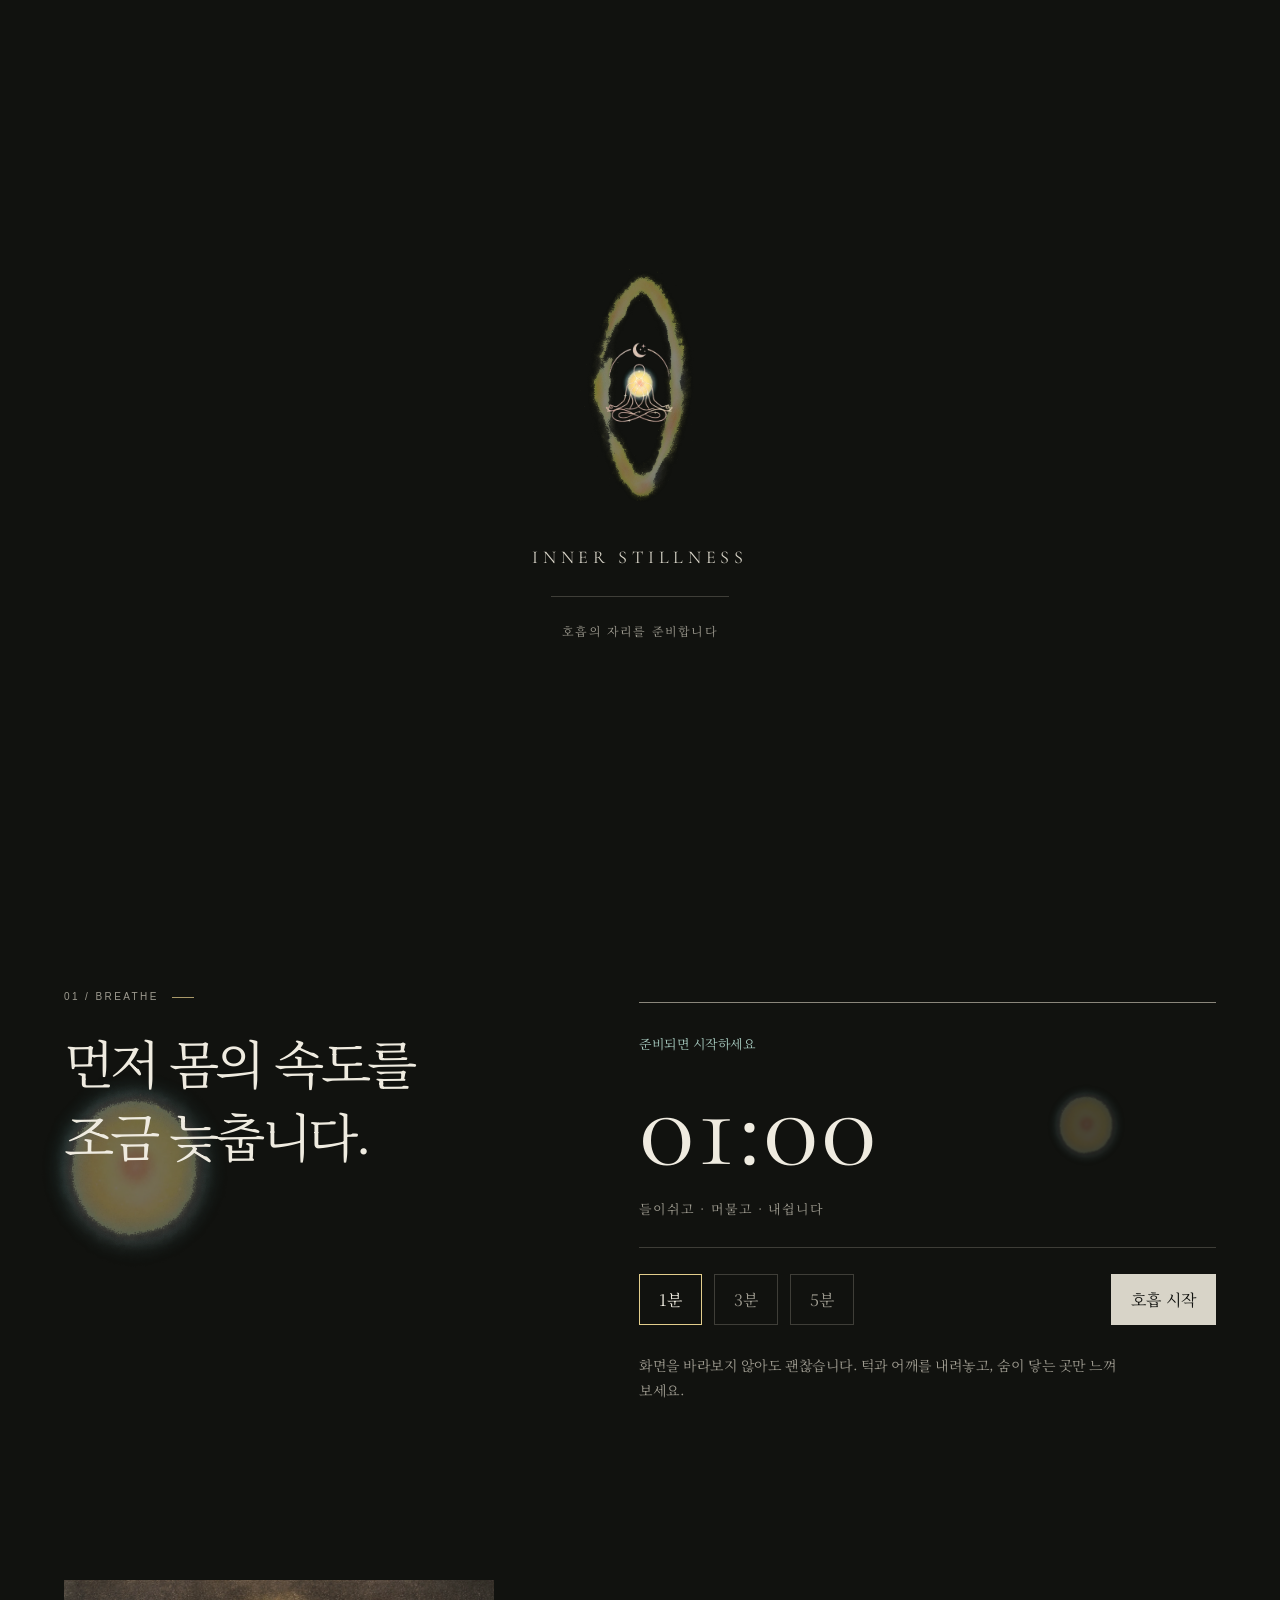
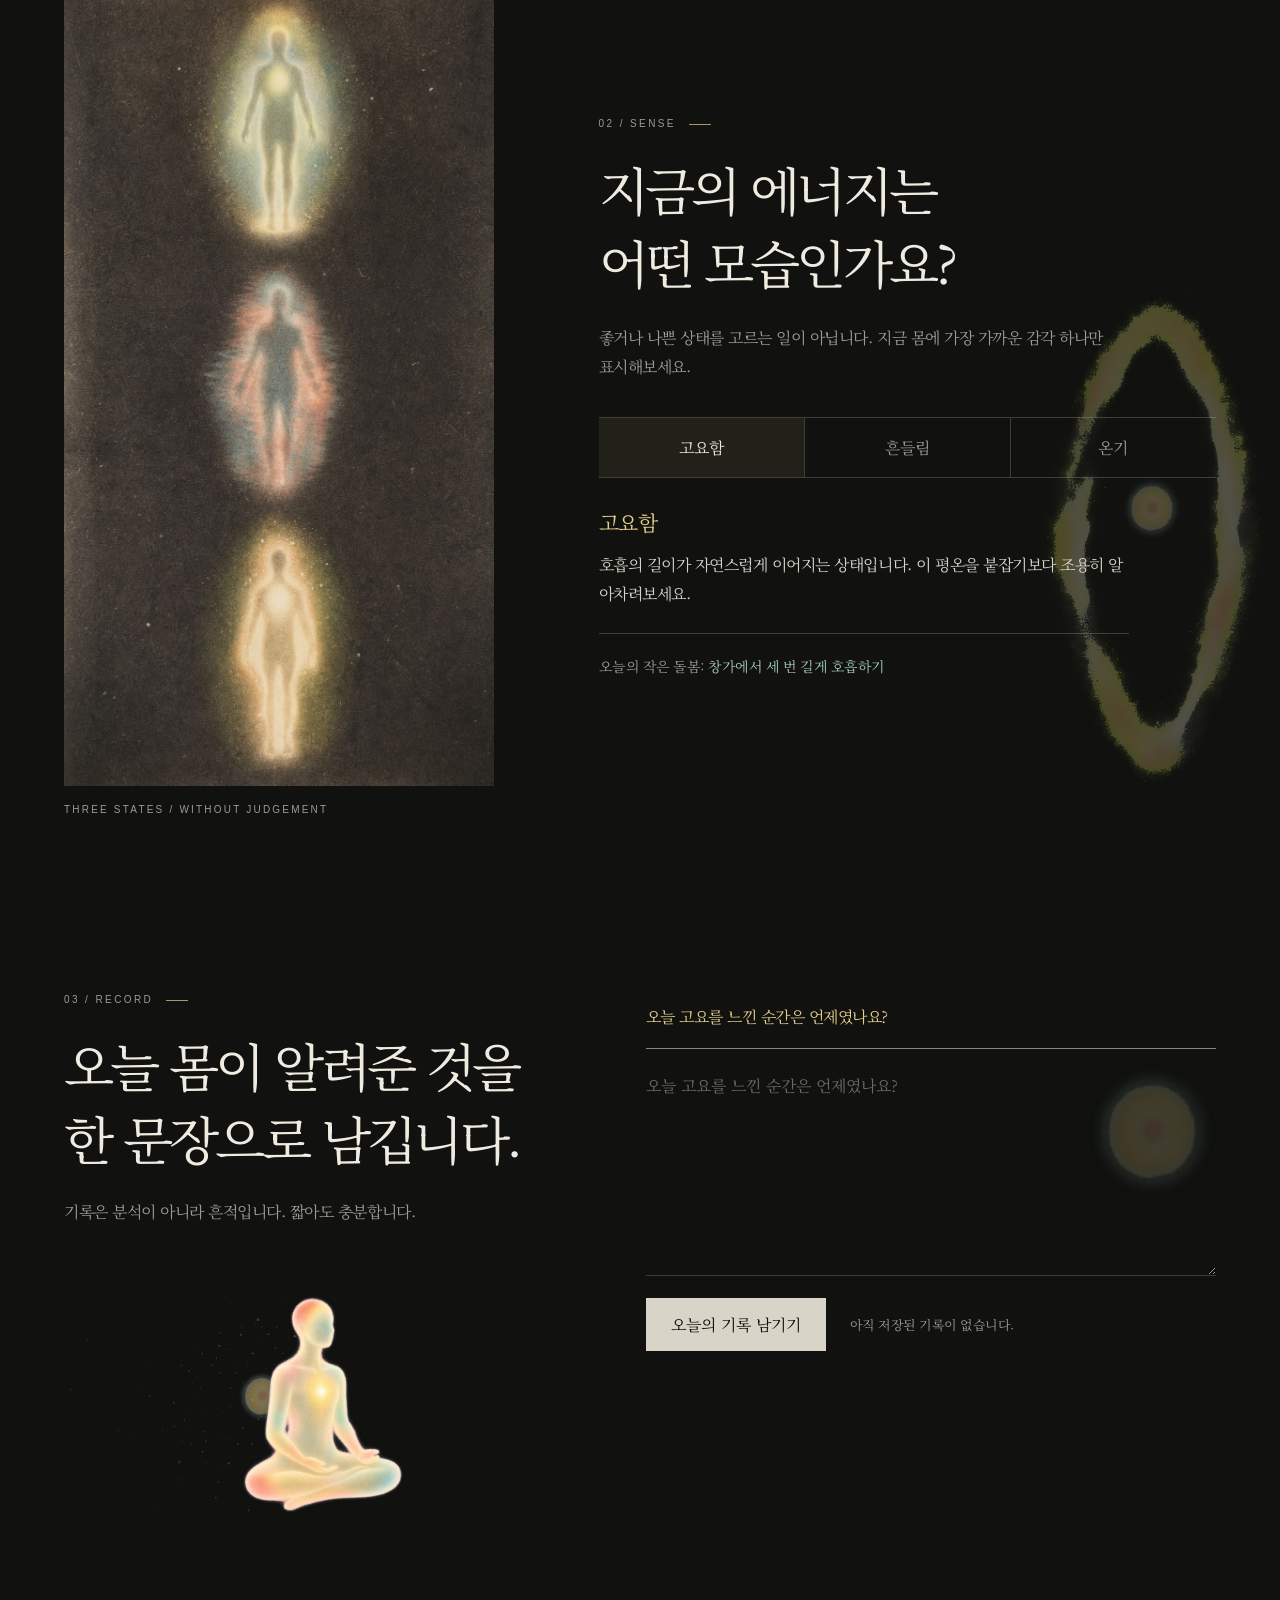
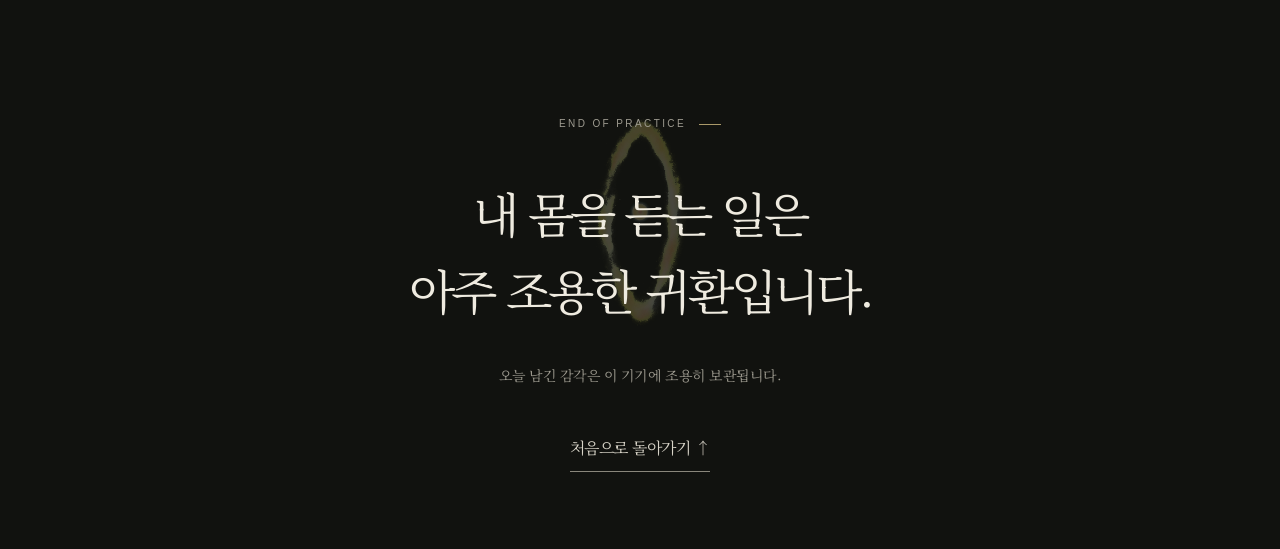
==== commit 74f28f8e: "Redesign meditation flow with animated aura atmosphere" ====
--- a/index.html
+++ b/index.html
@@ -3,7 +3,8 @@
 <head>
     <meta charset="UTF-8">
     <meta name="viewport" content="width=device-width, initial-scale=1.0">
-    <title>Inner Stillness | Meditation Space</title>
+    <title>Inner Stillness | 오늘의 호흡 기록</title>
+    <meta name="description" content="한 번의 호흡으로 시작해 오늘의 감각을 기록하는 개인 명상 공간">
     <link rel="stylesheet" href="css/reset.css">
     <link rel="stylesheet" href="css/variables.css">
     <link rel="stylesheet" href="css/layout.css">
@@ -12,281 +13,143 @@
     <link rel="stylesheet" href="css/animation.css">
     <link rel="stylesheet" href="css/responsive.css">
 </head>
-<body>
-    <div class="site-background" aria-hidden="true">
-        <div class="background-sky"></div>
-        <div class="background-image"></div>
-        <div class="star-layer"></div>
+<body class="is-loading">
+    <div class="page-loader" data-loader role="status" aria-label="명상 공간을 준비하는 중">
+        <div class="loader-visual" aria-hidden="true">
+            <img class="loader-halo" src="image/layers/aura-halo.webp" alt="">
+            <img class="loader-core" src="image/layers/breath-core.webp" alt="">
+            <img class="loader-logo" src="image/logo1.png" alt="">
+        </div>
+        <p class="loader-name">INNER STILLNESS</p>
+        <div class="loader-line" aria-hidden="true"><span></span></div>
+        <p class="loader-copy">호흡의 자리를 준비합니다</p>
     </div>
-
     <header class="site-header">
-        <h1><a href="#home"><img src="image/logo1.png" alt="Inner Stillness"></a></h1>
-        <nav aria-label="주요 메뉴">
-            <ul class="gnb">
-                <li><a href="#study">서재</a></li>
-                <li><a href="#works">작품</a></li>
-                <li><a href="#records">기록</a></li>
-                <li><a href="#sound">사운드</a></li>
-                <li><a href="#connect">연결</a></li>
-            </ul>
+        <a class="brand" href="#home">
+            <img src="image/logo1.png" alt="" aria-hidden="true">
+            <span>INNER STILLNESS</span>
+        </a>
+        <nav aria-label="명상 흐름">
+            <a href="#breathe" data-nav="breathe">호흡</a>
+            <a href="#sense" data-nav="sense">감지</a>
+            <a href="#record" data-nav="record">기록</a>
         </nav>
-        <audio src="audio/massobeats_dainty.m4a" controls></audio>
+        <button class="sound-toggle" type="button" data-sound-toggle aria-pressed="false">
+            <i aria-hidden="true"></i><span data-sound-label>SOUND OFF</span>
+        </button>
+        <audio data-ambient-audio src="audio/massobeats_dainty.m4a" preload="none" loop></audio>
     </header>
 
     <main>
-        <section class="section home-section" id="home">
-            <div class="container home-container">
-                <div class="home-copy">
-                    <h2><span>MEET YOUR</span><span>INNER STILLNESS</span></h2>
-                    <a class="home-start" href="#study">S T A R T<br>M E D I T A T I O N</a>
+        <section class="hero" id="home">
+            <div class="hero-surface" aria-hidden="true"></div>
+            <div class="hero-layers" aria-hidden="true">
+                <img class="hero-dust" src="image/layers/aura-dust.webp" alt="">
+                <img class="hero-halo" src="image/layers/aura-halo.webp" alt="">
+                <img class="hero-figure" src="image/layers/aura-figure.webp" alt="">
+                <img class="hero-core" src="image/layers/breath-core.webp" alt="">
+            </div>
+            <div class="hero-shade" aria-hidden="true"></div>
+            <div class="hero-content">
+                <p class="catalog-label">A PRIVATE BREATH PRACTICE / 01</p>
+                <h1>빛이 닿는 자리에서<br>숨을 한 번 고릅니다.</h1>
+                <p class="hero-lead">오늘의 마음을 해결하려 하지 않고,<br>몸 안에서 먼저 느껴지는 온도와 움직임을 기록합니다.</p>
+                <a class="start-link" href="#breathe">시작하기 <span aria-hidden="true">↓</span></a>
+            </div>
+            <p class="hero-caption">INNER BODY / A STUDY IN QUIET ENERGY</p>
+        </section>
+
+        <div class="practice-flow">
+            <div class="flow-atmosphere" aria-hidden="true">
+                <img class="flow-aurora-mid" src="image/backgrounds/aurora-mid.webp" alt="" loading="lazy" decoding="async">
+                <img class="flow-aurora-low" src="image/backgrounds/aurora-low.webp" alt="" loading="lazy" decoding="async">
+            </div>
+        <section class="flow-section breathe-section" id="breathe" data-section="breathe">
+            <div class="section-aura breathe-aura" aria-hidden="true">
+                <img class="aura-orb" src="image/layers/breath-core.webp" alt="" loading="lazy" decoding="async">
+            </div>
+            <div class="section-heading" data-reveal>
+                <p class="catalog-label">01 / BREATHE</p>
+                <h2>먼저 몸의 속도를<br>조금 늦춥니다.</h2>
+            </div>
+            <div class="breath-practice" data-reveal>
+                <div class="breath-display" data-breath-display>
+                    <img class="breath-core" src="image/layers/breath-core.webp" alt="" aria-hidden="true" loading="lazy" decoding="async">
+                    <p data-breath-phase>준비되면 시작하세요</p>
+                    <strong data-breath-time>01:00</strong>
+                    <span>들이쉬고 · 머물고 · 내쉽니다</span>
                 </div>
-                <div class="home-message">
-                    <p data-home-message>우리는 모두 각자의 내면에 광활한 우주를 품고 있습니다.<br>어둠 속에 숨겨진 진정한 나를 마주하고, 쏟아지는 별빛 속에서 답을 찾아보세요.<br>당신의 깊은 내면이 들려주는 고요한 이야기에 집중할 시간입니다.</p>
+                <div class="breath-controls" aria-label="호흡 시간 선택">
+                    <button class="active" type="button" data-duration="60" aria-pressed="true">1분</button>
+                    <button type="button" data-duration="180" aria-pressed="false">3분</button>
+                    <button type="button" data-duration="300" aria-pressed="false">5분</button>
+                    <button class="practice-start" type="button" data-breath-start>호흡 시작</button>
+                </div>
+                <p class="practice-note">화면을 바라보지 않아도 괜찮습니다. 턱과 어깨를 내려놓고, 숨이 닿는 곳만 느껴보세요.</p>
+            </div>
+        </section>
+
+        <section class="flow-section sense-section" id="sense" data-section="sense">
+            <div class="section-aura sense-aura" aria-hidden="true">
+                <img class="aura-ring" src="image/layers/aura-halo.webp" alt="" loading="lazy" decoding="async">
+                <img class="aura-orb" src="image/layers/breath-core.webp" alt="" loading="lazy" decoding="async">
+            </div>
+            <figure class="aura-figure" data-reveal>
+                <img src="image/aura-states.jpg" alt="세 가지 빛의 상태를 표현한 사람 형상의 이미지" loading="lazy" decoding="async">
+                <figcaption>THREE STATES / WITHOUT JUDGEMENT</figcaption>
+            </figure>
+            <div class="sense-content" data-reveal>
+                <p class="catalog-label">02 / SENSE</p>
+                <h2>지금의 에너지는<br>어떤 모습인가요?</h2>
+                <p class="sense-intro">좋거나 나쁜 상태를 고르는 일이 아닙니다. 지금 몸에 가장 가까운 감각 하나만 표시해보세요.</p>
+                <div class="state-options" role="listbox" aria-label="현재 감각">
+                    <button class="active" type="button" role="option" data-state="still" aria-selected="true">고요함</button>
+                    <button type="button" role="option" data-state="unsteady" aria-selected="false">흔들림</button>
+                    <button type="button" role="option" data-state="warm" aria-selected="false">온기</button>
+                </div>
+                <div class="state-reading" aria-live="polite">
+                    <strong data-state-title>고요함</strong>
+                    <p data-state-copy>호흡의 길이가 자연스럽게 이어지는 상태입니다. 이 평온을 붙잡기보다 조용히 알아차려보세요.</p>
+                    <p class="state-action">오늘의 작은 돌봄: <b data-state-action>창가에서 세 번 길게 호흡하기</b></p>
                 </div>
             </div>
         </section>
 
-        <section class="section" id="study">
-            <div class="container">
-                <section id="quote-anxiety" class="quote-modal">
-                    <div class="quote-book">
-                        <a class="close-modal" href="#study" aria-label="닫기">x</a>
-                        <small>불안할 때 펼치는 한 구절</small>
-                        <strong class="quote-title">고요의 문장들</strong>
-                        <p>“마음이 먼저 달려가도 괜찮습니다. 불안은 나를 망가뜨리려 온 것이 아니라, 잠시 멈추어 살피라는 작은 신호일지도 모릅니다.”</p>
-                        <p>발바닥이 바닥에 닿는 감각을 느끼고, 숨이 들어오고 나가는 길을 천천히 따라가세요. 지금 해야 할 일은 전부가 아니라 단 하나, 이 순간으로 돌아오는 일입니다.</p>
-                        <span>『고요의 문장들』, page 07</span>
-                    </div>
-                </section>
-
-                <section id="quote-night" class="quote-modal">
-                    <div class="quote-book">
-                        <a class="close-modal" href="#study" aria-label="닫기">x</a>
-                        <small>잠들기 전 펼치는 한 구절</small>
-                        <strong class="quote-title">밤에게 맡긴 마음</strong>
-                        <p>“오늘을 전부 해결하지 않아도 밤은 찾아옵니다. 남은 마음은 내일의 빛에게 맡겨도 됩니다.”</p>
-                        <p>잘 해낸 일 하나와 견뎌낸 일 하나를 떠올려보세요. 완벽하지 않았던 장면까지도 오늘의 나를 지나온 증거로 놓아두면, 몸은 조금 더 편안히 잠을 기억합니다.</p>
-                        <span>『밤에게 맡긴 마음』, page 12</span>
-                    </div>
-                </section>
-
-                <section id="quote-focus" class="quote-modal">
-                    <div class="quote-book">
-                        <a class="close-modal" href="#study" aria-label="닫기">x</a>
-                        <small>집중이 필요할 때 펼치는 한 구절</small>
-                        <strong class="quote-title">하나의 순간</strong>
-                        <p>“해야 할 모든 일을 한꺼번에 들지 말고, 지금 손에 닿은 하나의 순간만 바라봅니다.”</p>
-                        <p>시선을 한 곳에 두고 가장 작은 첫 행동을 정하세요. 생각이 흩어질 때마다 실패라고 부르지 말고, 다시 돌아오는 연습이 한 번 더 쌓였다고 여겨도 좋습니다.</p>
-                        <span>『하나의 순간』, page 18</span>
-                    </div>
-                </section>
-
-                <section id="quote-heavy" class="quote-modal">
-                    <div class="quote-book">
-                        <a class="close-modal" href="#study" aria-label="닫기">x</a>
-                        <small>마음이 무거울 때 펼치는 한 구절</small>
-                        <strong class="quote-title">내려놓는 연습</strong>
-                        <p>“무거운 마음은 나약함이 아니라 오래 버틴 마음의 무게입니다. 오늘은 조금 내려놓아도 됩니다.”</p>
-                        <p>모든 감정을 설명하려 애쓰지 않아도 괜찮습니다. 이름 붙일 수 없는 마음도 잠시 곁에 앉혀두고, 내가 지금 받을 수 있는 가장 작은 다정함을 골라보세요.</p>
-                        <span>『내려놓는 연습』, page 24</span>
-                    </div>
-                </section>
-
-                <div class="hero hero-study">
-                    <div class="reading-copy">
-                        <p class="eyebrow">Quiet Reading</p>
-                        <h2>Care<br>Sentences</h2>
-                        <p>지금의 마음에 가까운 문장을 하나 골라 천천히 펼쳐보세요. 문장은 선택지가 아니라, 잠시 머물 수 있는 작은 페이지처럼 열립니다.</p>
-                    </div>
-                    <div class="reading-path" aria-label="감정별 문장">
-                        <a class="reading-item" href="#quote-anxiety"><em>01</em><strong>불안할 때</strong><span>발바닥의 감각으로 돌아오는 문장</span><i aria-hidden="true">→</i></a>
-                        <a class="reading-item" href="#quote-night"><em>02</em><strong>잠들기 전</strong><span>오늘을 밤에게 천천히 맡기는 문장</span><i aria-hidden="true">→</i></a>
-                        <a class="reading-item" href="#quote-focus"><em>03</em><strong>집중이 필요할 때</strong><span>하나의 순간만 손에 쥐는 문장</span><i aria-hidden="true">→</i></a>
-                        <a class="reading-item" href="#quote-heavy"><em>04</em><strong>마음이 무거울 때</strong><span>오래 버틴 마음을 내려놓는 문장</span><i aria-hidden="true">→</i></a>
-                    </div>
+        <section class="flow-section record-section" id="record" data-section="record">
+            <div class="section-aura record-aura" aria-hidden="true">
+                <img class="aura-orb" src="image/layers/breath-core.webp" alt="" loading="lazy" decoding="async">
+            </div>
+            <div class="record-heading" data-reveal>
+                <p class="catalog-label">03 / RECORD</p>
+                <h2>오늘 몸이 알려준 것을<br>한 문장으로 남깁니다.</h2>
+                <p>기록은 분석이 아니라 흔적입니다. 짧아도 충분합니다.</p>
+                <div class="record-visual" aria-hidden="true">
+                    <img class="record-dust" src="image/layers/aura-dust.webp" alt="" loading="lazy" decoding="async">
+                    <img class="record-glow" src="image/layers/breath-core.webp" alt="" loading="lazy" decoding="async">
+                    <img class="record-figure" src="image/layers/record-figure-v2.webp" alt="" loading="lazy" decoding="async">
                 </div>
             </div>
+            <form class="record-form" data-record-form data-reveal>
+                <label for="daily-note" data-record-prompt>오늘 고요를 느낀 순간은 언제였나요?</label>
+                <textarea id="daily-note" data-record-text rows="6" placeholder="예: 잠시 멈추니 가슴의 긴장이 조금 풀렸다."></textarea>
+                <div class="record-actions">
+                    <button type="submit">오늘의 기록 남기기</button>
+                    <p data-save-status aria-live="polite">아직 저장된 기록이 없습니다.</p>
+                </div>
+            </form>
         </section>
 
-        <section class="section" id="works">
-            <div class="container">
-                <div class="page-section session-showcase works-studio">
-                    <article class="session-feature">
-                        <div>
-                            <p class="section-label">Guided Care</p>
-                            <h3>3분<br>마음 정지</h3>
-                        </div>
-                        <p>바쁜 생각을 잠시 멈추고,<br>이 순간과 나에게 3분의 온기를 건네보세요.</p>
-                        <div class="session-meta"><span>3 min</span><span>Beginner</span></div>
-                        <a class="session-start" href="#routine-01"><span aria-hidden="true"></span>시작하기</a>
-                    </article>
-                    <div class="session-focus" aria-label="작품 호흡 안내">
-                        <div class="breath-orb"><span></span><b>BREATHE</b></div>
-                        <p>천천히 커지는 빛에 맞춰 시선을 낮추고, 한 번의 숨을 길게 놓습니다.</p>
-                    </div>
-                    <div class="session-list">
-                        <article id="routine-01" class="session-item">
-                            <span class="session-icon" aria-hidden="true"><svg viewBox="0 0 32 32" focusable="false"><path d="M16 6v7"></path><path d="M11 11.5c-2.4 1.5-4 4.2-4 7.2 0 4.7 4 7.3 9 7.3s9-2.6 9-7.3c0-3-1.6-5.7-4-7.2"></path><path d="M12 18h8"></path><path d="M16 14v8"></path></svg></span>
-                            <b>01</b>
-                            <div><strong>3분 마음 정지</strong><p>지친 순간에 가장 짧게 돌아오는 루틴.</p><ol class="routine-detail"><li>어깨 힘을 빼고 시선을 낮춥니다.</li><li>네 박자로 들이쉬고 여섯 박자로 내쉽니다.</li><li>지금 필요한 감정을 한 단어로 고릅니다.</li></ol></div>
-                            <em>3 min</em>
-                        </article>
-                        <article class="session-item">
-                            <span class="session-icon" aria-hidden="true"><svg viewBox="0 0 32 32" focusable="false"><path d="M9 13c0-3 2.6-5.5 5.9-5.5 4.8 0 8.1 3.9 8.1 8.7 0 5-3.8 8.3-8.3 8.3-2.7 0-5.1-1.2-6.7-3.1"></path><path d="M14.5 12.2c2.7.3 4.8 2.6 4.8 5.4 0 2.5-1.7 4.6-4.1 5.2"></path><path d="M7 18.2h5.2"></path></svg></span>
-                            <b>02</b>
-                            <div><strong>밤의 감정 정리</strong><p>잠들기 전 남은 마음을 낮추는 루틴.</p><ol class="routine-detail"><li>오늘 오래 남은 장면을 떠올립니다.</li><li>내가 애쓴 부분을 한 가지 인정합니다.</li><li>내일로 넘길 마음을 천천히 내려놓습니다.</li></ol></div>
-                            <em>10 min</em>
-                        </article>
-                        <article class="session-item">
-                            <span class="session-icon" aria-hidden="true"><svg viewBox="0 0 32 32" focusable="false"><path d="M16 5l9 11-9 11-9-11 9-11z"></path><path d="M16 10v12"></path><path d="M11 16h10"></path></svg></span>
-                            <b>03</b>
-                            <div><strong>부드러운 집중</strong><p>흩어진 생각을 하나씩 정리하는 루틴.</p><ol class="routine-detail"><li>오늘 가장 중요한 한 가지를 고릅니다.</li><li>주변 소리를 세 번 천천히 듣습니다.</li><li>필요한 첫 행동을 작게 정합니다.</li></ol></div>
-                            <em>7 min</em>
-                        </article>
-                    </div>
-                </div>
+        <section class="closing" id="close" data-reveal>
+            <div class="section-aura close-aura" aria-hidden="true">
+                <img class="aura-ring" src="image/layers/aura-halo.webp" alt="" loading="lazy" decoding="async">
+                <img class="aura-orb" src="image/layers/breath-core.webp" alt="" loading="lazy" decoding="async">
             </div>
+            <p class="catalog-label">END OF PRACTICE</p>
+            <blockquote>내 몸을 듣는 일은<br>아주 조용한 귀환입니다.</blockquote>
+            <p>오늘 남긴 감각은 이 기기에 조용히 보관됩니다.</p>
+            <a href="#home">처음으로 돌아가기 ↑</a>
         </section>
-
-        <section class="section" id="records">
-            <div class="container">
-                <div class="hero hero-records">
-                    <div><p class="eyebrow">Self Archive</p><h2>Mood<br>Map</h2></div>
-                    <div class="intro-card"><span>기록</span><strong>오늘의 기분을 고르고 한 문장으로 남기는 공간</strong><p>감정을 선택하면 그 마음에 맞는 질문과 돌봄 행동이 열립니다. 짧게 적고, 오늘의 나를 조금 더 선명하게 확인해보세요.</p></div>
-                </div>
-
-                <div class="page-section mood-dashboard">
-                    <article class="mood-entry" aria-label="오늘의 감정 기록 작성">
-                        <div class="mood-entry-head">
-                            <p class="section-label">Mood Check-in</p>
-                            <h3>지금 마음을 고르고, 오늘을 한 문장으로 붙잡아보세요.</h3>
-                            <ol class="mood-steps" aria-label="기록 순서"><li class="active">감정 선택</li><li>문장 기록</li><li>돌봄 확인</li></ol>
-                        </div>
-                        <div class="mood-entry-body">
-                            <div class="mood-options" role="listbox" aria-label="감정 목록">
-                                <button class="active" type="button" data-mood="calm" aria-selected="true">평온</button>
-                                <button type="button" data-mood="anxious" aria-selected="false">불안</button>
-                                <button type="button" data-mood="tired" aria-selected="false">무기력</button>
-                                <button type="button" data-mood="sad" aria-selected="false">슬픔</button>
-                                <button type="button" data-mood="grateful" aria-selected="false">감사</button>
-                                <button type="button" data-mood="excited" aria-selected="false">기대</button>
-                            </div>
-                            <label class="mood-writing">
-                                <span data-mood-prompt>오늘 평온을 지켜준 순간은 무엇이었나요?</span>
-                                <textarea data-mood-text rows="5" placeholder="예: 오후에 천천히 걸으면서 마음이 조금 가라앉았다."></textarea>
-                            </label>
-                            <button class="mood-save" type="button">오늘 기록 남기기</button>
-                            <p class="mood-save-status" data-save-status>아직 저장된 문장이 없습니다.</p>
-                        </div>
-                    </article>
-
-                    <article class="mood-today" aria-live="polite">
-                        <p class="section-label">Selected Mood</p>
-                        <strong data-mood-title>평온</strong>
-                        <span data-mood-subtitle>마음의 속도가 안정된 상태</span>
-                        <p data-mood-copy>큰 파도는 잦아들고, 지금 필요한 것을 차분히 바라볼 수 있는 날입니다. 이 상태에서는 무리한 확장보다 리듬을 유지하는 선택이 잘 맞습니다.</p>
-                        <div class="journal-line">오늘 나를 아껴줄 행동은 <b data-mood-action>천천히 걷기</b> 입니다.</div>
-                    </article>
-
-                    <article class="mood-week">
-                        <p class="section-label">Signal</p>
-                        <div class="mood-river" aria-label="일주일 감정 흐름">
-                            <span style="--level:48%" data-level="0"><b>Mon</b></span><span style="--level:72%" data-level="1"><b>Tue</b></span><span style="--level:38%" data-level="2"><b>Wed</b></span><span style="--level:84%" data-level="3"><b>Thu</b></span><span style="--level:62%" data-level="4"><b>Fri</b></span><span style="--level:78%" data-level="5"><b>Sat</b></span><span style="--level:68%" data-level="6"><b>Sun</b></span>
-                        </div>
-                        <div class="mood-insight"><strong data-mood-signal-title>회복 신호</strong><p data-mood-signal>평온한 날에는 결정의 수를 줄이고 익숙한 루틴을 유지할수록 안정감이 오래 이어집니다.</p></div>
-                        <ul class="mood-care-list" aria-label="선택한 감정에 맞는 돌봄 제안">
-                            <li><span>01</span><p data-note="0">몸의 긴장을 살피고 호흡을 길게 가져가면 하루의 시작이 부드러워집니다.</p></li>
-                            <li><span>02</span><p data-note="1">이미 잘 유지하고 있는 리듬 하나를 의식적으로 반복해보세요.</p></li>
-                            <li><span>03</span><p data-note="2">오늘의 나에게 필요한 말은 “이 정도의 고요도 충분하다”입니다.</p></li>
-                        </ul>
-                    </article>
-                </div>
-            </div>
-        </section>
-
-        <section class="section" id="sound">
-            <div class="container">
-                <div class="hero hero-sound">
-                    <div><p class="eyebrow">Soundscape</p><h2>Peaceful<br>Rooms</h2></div>
-                    <div class="intro-card"><span>사운드</span><strong>장면과 소리로 마음을 쉬게 하는 방</strong><p>원하는 분위기를 선택하면 화면의 장면과 백색소음이 함께 흐르는 페이지입니다.</p></div>
-                </div>
-
-                <div class="page-section sound-room" aria-label="선택형 사운드스케이프">
-                    <input type="radio" name="soundscape" id="sound-rain" checked>
-                    <input type="radio" name="soundscape" id="sound-night">
-                    <input type="radio" name="soundscape" id="sound-wind">
-                    <div class="sound-visual">
-                        <div class="sound-orb" aria-hidden="true"></div>
-                        <div class="frequency-field" aria-hidden="true">
-                            <span></span><span></span><span></span><span></span><span></span><span></span>
-                            <span></span><span></span><span></span><span></span><span></span><span></span>
-                            <span></span><span></span><span></span><span></span><span></span><span></span>
-                            <span></span><span></span><span></span><span></span><span></span><span></span>
-                            <span></span><span></span><span></span><span></span><span></span><span></span>
-                        </div>
-                        <article>
-                            <span>Breath Frequency</span>
-                            <h3>소리의 리듬에 맞춰 호흡을 늦추세요</h3>
-                            <p>선택한 사운드에 따라 파동의 간격과 속도가 달라집니다. 눈은 흐름을 따라가고, 호흡은 조금씩 길어집니다.</p>
-                            <audio src="audio/massobeats_dainty.m4a" controls></audio>
-                        </article>
-                    </div>
-                    <div class="sound-options">
-                        <label for="sound-rain"><strong>Soft Rain</strong><span>생각을 천천히 씻어내고 싶을 때</span></label>
-                        <label for="sound-night"><strong>Star Night</strong><span>잠들기 전 몸을 이완하고 싶을 때</span></label>
-                        <label for="sound-wind"><strong>Slow Wind</strong><span>답답한 마음에 공간이 필요할 때</span></label>
-                    </div>
-                </div>
-            </div>
-        </section>
-
-        <section class="section" id="connect">
-            <div class="container">
-                <div class="hero hero-contact">
-                    <div><p class="eyebrow">Stay Connected</p><h2>Gentle<br>Contact</h2></div>
-                    <div class="intro-card"><span>연결</span><strong>고요한 연결을 시작하는 공간</strong><p>명상 콘텐츠와 브랜드 경험에 관한 이야기를 차분하게 이어갑니다.</p></div>
-                </div>
-
-                <div class="page-section routine-flow">
-                    <aside class="routine-intro">
-                        <p class="section-label">Routine Generator</p>
-                        <h3>Personal<br>Stillness</h3>
-                        <p>오늘의 성향과 머무르고 싶은 시간대를 고르면 매번 다른 웹 루틴을 조합합니다.</p>
-                    </aside>
-
-                    <div class="routine-picker" aria-label="성향과 시간대별 루틴 선택">
-                        <div>
-                            <span>성향</span>
-                            <div class="routine-options" data-routine-group="mood">
-                                <button type="button" class="active" data-value="calm">차분</button>
-                                <button type="button" data-value="focus">집중</button>
-                                <button type="button" data-value="restore">회복</button>
-                            </div>
-                        </div>
-                        <div>
-                            <span>카테고리</span>
-                            <div class="routine-options" data-routine-group="time">
-                                <button type="button" class="active" data-value="morning">아침</button>
-                                <button type="button" data-value="day">낮</button>
-                                <button type="button" data-value="night">밤</button>
-                            </div>
-                        </div>
-                        <button type="button" class="routine-refresh">새 루틴 생성</button>
-                    </div>
-
-                    <div class="routine-result" aria-live="polite">
-                        <article class="routine-card"><span>01</span><div><strong data-routine-title="0">감각 열기</strong><p data-routine-copy="0">창가 앞에서 세 번 숨을 고르고 오늘의 몸 상태를 확인합니다.</p></div></article>
-                        <article class="routine-card"><span>02</span><div><strong data-routine-title="1">시선 쉬기</strong><p data-routine-copy="1">화면 밝기를 낮추고 한 지점에 시선을 둔 채 호흡을 느낍니다.</p></div></article>
-                        <article class="routine-card"><span>03</span><div><strong data-routine-title="2">한 줄 남기기</strong><p data-routine-copy="2">지금 가장 또렷한 감정을 짧은 문장으로 적고 천천히 닫습니다.</p></div></article>
-                    </div>
-                </div>
-
-                <div class="wide-note">
-                    <p>깊은 밤의 별처럼, 연결은 크지 않아도 충분히 선명할 수 있습니다.</p>
-                    <a class="soft-button" href="#home">BACK TO STILLNESS</a>
-                </div>
-            </div>
-        </section>
+        </div>
     </main>
 
     <script src="js/main.js"></script>
--- a/css/variables.css
+++ b/css/variables.css
@@ -1,20 +1,16 @@
 :root {
-    --bg-color: #14142d;
-    --text-color: #eee8f6;
-    --text-muted: rgba(248, 243, 255, 0.76);
-    --text-soft: rgba(248, 243, 255, 0.62);
-    --accent: #ffdd9e;
-    --accent-strong: #fff4d9;
-    --accent-coral: #ff9a7f;
-    --accent-mint: #75d6c8;
-    --panel: rgba(12, 11, 30, 0.22);
-    --line: rgba(255, 255, 255, 0.14);
-    --line-accent: rgba(255, 221, 158, 0.32);
-    --container: 1320px;
-    --container-padding: clamp(20px, 5vw, 64px);
-    --section-padding: clamp(112px, 14vh, 168px);
-    --header-height: 92px;
-    --radius: 18px;
-    --font-body: 'Gowun Batang', serif;
-    --font-display: 'Cormorant Garamond', serif;
+    --coal: #11120f;
+    --charcoal: #191a16;
+    --paper: #d8d4c8;
+    --bone: #efebe0;
+    --muted: #9e9b90;
+    --line: rgba(225, 218, 202, 0.22);
+    --line-strong: rgba(225, 218, 202, 0.58);
+    --warm: #e3ce8c;
+    --coral: #d48669;
+    --seafoam: #a6c9be;
+    --content: 1240px;
+    --edge: clamp(20px, 5vw, 70px);
+    --font-serif: "Noto Serif KR", serif;
+    --font-display: "Cormorant Garamond", serif;
 }
--- a/css/layout.css
+++ b/css/layout.css
@@ -1,138 +1,76 @@
 body {
-    color: var(--text-color);
-    font-family: var(--font-body);
+    color: var(--paper);
+    font-family: var(--font-serif);
+    background: var(--coal);
+    letter-spacing: -0.03em;
     overflow-x: hidden;
-    background: var(--bg-color);
+}
+
+body.is-loading {
+    overflow: hidden;
+}
+
+body::after {
+    content: "";
+    position: fixed;
+    inset: 0;
+    z-index: 20;
+    pointer-events: none;
+    opacity: 0.28;
+    background-image: radial-gradient(rgba(239, 235, 224, 0.22) 0.7px, transparent 0.7px);
+    background-size: 4px 4px;
+    mix-blend-mode: soft-light;
 }
 
 main {
     position: relative;
-    z-index: 1;
 }
 
-.site-background {
-    position: fixed;
+.practice-flow {
+    position: relative;
+    isolation: isolate;
+    overflow: hidden;
+}
+
+.flow-atmosphere {
+    position: absolute;
     inset: 0;
     z-index: 0;
-    overflow: hidden;
     pointer-events: none;
-    background: #14142d;
 }
 
-.site-background::after {
-    content: "";
-    position: absolute;
-    inset: 0;
-    background: linear-gradient(180deg, rgba(9, 9, 22, 0.22), rgba(9, 9, 22, 0.72));
+.flow-section {
+    position: relative;
+    isolation: isolate;
+    z-index: 1;
+    width: min(var(--content), calc(100% - var(--edge) * 2));
+    margin: 0 auto;
+    padding: clamp(58px, 7.2vw, 88px) 0;
+    scroll-margin-top: 76px;
 }
 
-.background-sky {
-    position: absolute;
-    inset: -5%;
-    background: url("../image/bg1.png") center/cover no-repeat;
-    opacity: 0.76;
+.catalog-label {
+    color: var(--muted);
+    font-family: Arial, sans-serif;
+    font-size: 10px;
+    letter-spacing: 0.24em;
+    line-height: 1.8;
 }
 
-.background-image {
-    position: absolute;
-    inset: 0;
-    background: url("../image/bg2.png") center/cover no-repeat;
-    opacity: 0.82;
+h1,
+h2,
+blockquote {
+    color: var(--bone);
+    font-weight: 400;
+    letter-spacing: -0.07em;
 }
 
-.star-layer {
-    position: absolute;
-    inset: 0;
-    z-index: 1;
-    background: url("../image/star.png");
-    background-size: 56%;
-    opacity: 0.18;
-    mix-blend-mode: screen;
+h2 {
+    margin-top: 20px;
+    font-size: clamp(31px, 4.1vw, 52px);
+    line-height: 1.4;
 }
 
-.section {
-    min-height: 100vh;
-    scroll-margin-top: var(--header-height);
-    padding: var(--section-padding) 0;
+p {
+    line-height: 1.82;
 }
-
-.home-section {
-    min-height: 100svh;
-    padding-top: calc(var(--header-height) + 48px);
-}
-
-.container {
-    width: min(var(--container), calc(100% - (var(--container-padding) * 2)));
-    margin: 0 auto;
-}
-
-.page-section {
-    margin-top: clamp(36px, 5vw, 54px);
-}
-
-.hero {
-    display: grid;
-    gap: clamp(32px, 6vw, 108px);
-    align-items: center;
-}
-
-.eyebrow,
-.section-label {
-    color: var(--accent);
-    font-family: var(--font-display);
-    letter-spacing: 0.1em;
-}
-
-.eyebrow {
-    margin-bottom: 10px;
-    font-size: 15px;
-    text-transform: uppercase;
-}
-
-.section-label {
-    margin-bottom: 18px;
-    font-size: 17px;
-}
-
-.hero h2 {
-    color: #f4effb;
-    font-family: var(--font-display);
-    font-size: clamp(40px, 4.8vw, 76px);
-    font-weight: 500;
-    line-height: 0.98;
-    letter-spacing: 0.035em;
-}
-
-.hero p,
-.intro-card p {
-    color: var(--text-muted);
-    font-size: 14px;
-    line-height: 1.75;
-    letter-spacing: -0.04em;
-    word-break: keep-all;
-}
-
-.intro-card {
-    padding-top: 18px;
-    border-top: 1px solid var(--line-accent);
-}
-
-.intro-card span {
-    display: inline-block;
-    margin-bottom: 10px;
-    color: rgba(255, 221, 158, 0.9);
-    font-family: var(--font-display);
-    font-size: 15px;
-    letter-spacing: 0.1em;
-}
-
-.intro-card strong {
-    display: block;
-    margin-bottom: 10px;
-    max-width: 620px;
-    color: #fff;
-    font-size: 19px;
-    line-height: 1.45;
-    letter-spacing: -0.04em;
-    word-break: keep-all;
-}
--- a/css/header.css
+++ b/css/header.css
@@ -1,65 +1,98 @@
 .site-header {
     position: fixed;
-    left: 50%;
-    top: 22px;
+    top: 0;
+    left: 0;
+    right: 0;
     z-index: 10;
-    width: min(1440px, calc(100% - 96px));
-    transform: translateX(-50%);
+    height: 68px;
+    padding: 0 var(--edge);
     display: flex;
+    align-items: center;
     justify-content: space-between;
-    align-items: center;
-    gap: 24px;
-    padding: 0 8px;
+    gap: 36px;
+    border-bottom: 1px solid rgba(225, 218, 202, 0.16);
+    background: rgba(17, 18, 15, 0.9);
 }
 
-.site-header h1 {
-    width: 58px;
-    flex: 0 0 auto;
+.brand {
+    flex: 1;
+    display: inline-flex;
+    align-items: center;
+    gap: 12px;
+    color: var(--bone);
+    font-family: var(--font-display);
+    font-size: 19px;
+    letter-spacing: 0.18em;
 }
 
-.site-header h1 img {
-    width: 100%;
+.brand img {
+    width: 34px;
+    height: 34px;
+    object-fit: contain;
+    opacity: 0.82;
 }
 
 .site-header nav {
-    min-width: 0;
+    display: flex;
+    align-items: center;
+    gap: clamp(22px, 4vw, 48px);
+    color: var(--muted);
+    font-size: 13px;
 }
 
-.gnb {
-    display: flex;
-    flex-wrap: nowrap;
-    align-items: center;
-    justify-content: center;
-    gap: 28px;
+.site-header nav a {
+    position: relative;
+    padding: 8px 0;
 }
 
-.gnb li {
-    font-size: 16px;
-    letter-spacing: 0.05em;
-    white-space: nowrap;
+.site-header nav a::after {
+    content: "";
+    position: absolute;
+    right: 0;
+    bottom: 0;
+    left: 0;
+    height: 1px;
+    background: var(--warm);
+    transform: scaleX(0);
+    transform-origin: left;
+    transition: transform 240ms ease;
 }
 
-.gnb a {
-    display: block;
-    padding: 8px 12px 11px;
-    color: rgba(248, 243, 255, 0.82);
+.site-header nav a:hover,
+.site-header nav a.active {
+    color: var(--bone);
 }
 
-.gnb a:hover,
-.gnb a:focus-visible {
-    color: var(--accent);
+.site-header nav a.active::after,
+.site-header nav a:hover::after {
+    transform: scaleX(1);
 }
 
-.site-header audio {
-    width: 138px;
-    height: 24px;
-    flex: 0 0 auto;
-    border-radius: 999px;
-    opacity: 0.52;
-    background: transparent;
-    filter: invert(1) sepia(10%) saturate(45%) hue-rotate(210deg) brightness(0.98);
+.sound-toggle {
+    flex: 1;
+    display: inline-flex;
+    align-items: center;
+    justify-content: flex-end;
+    gap: 10px;
+    color: var(--muted);
+    background: none;
+    font: 11px Arial, sans-serif;
+    letter-spacing: 0.2em;
+    cursor: pointer;
 }
 
-.site-header audio:hover {
-    opacity: 0.82;
+.sound-toggle i {
+    width: 7px;
+    height: 7px;
+    border-radius: 50%;
+    border: 1px solid var(--muted);
 }
+
+.sound-toggle[aria-pressed="true"] {
+    color: var(--bone);
+}
+
+.sound-toggle[aria-pressed="true"] i {
+    border-color: var(--warm);
+    background: var(--warm);
+}
--- a/css/sections.css
+++ b/css/sections.css
@@ -1,1280 +1,554 @@
-.home-container {
-    min-height: calc(100svh - var(--header-height) - 96px);
+.hero {
+    position: relative;
+    min-height: 100svh;
+    display: flex;
+    align-items: flex-end;
+    padding: clamp(118px, 16vh, 184px) var(--edge) clamp(48px, 7vw, 72px);
+    overflow: hidden;
+}
+
+.hero-surface,
+.hero-shade {
+    position: absolute;
+    inset: 0;
+    width: 100%;
+    height: 100%;
+}
+
+.hero-surface {
+    background:
+        radial-gradient(circle at 74% 38%, rgba(197, 196, 164, 0.13), transparent 28%),
+        radial-gradient(circle at 85% 50%, rgba(67, 96, 88, 0.2), transparent 34%),
+        linear-gradient(0deg, var(--coal) 0%, transparent 18%),
+        linear-gradient(115deg, #11120f 0%, #1b1d19 55%, #111512 100%);
+}
+
+.hero-layers {
+    position: absolute;
+    top: 49%;
+    right: clamp(30px, 7vw, 126px);
+    width: min(45vw, 610px);
+    height: min(86vh, 810px);
+    transform: translateY(-50%);
+}
+
+.hero-layers img {
+    position: absolute;
+    display: block;
+    pointer-events: none;
+}
+
+.hero-dust {
+    top: 11%;
+    right: -16%;
+    width: 122%;
+    height: auto;
+    opacity: 0.58;
+}
+
+.hero-halo {
+    top: 0;
+    left: 12%;
+    width: 76%;
+    height: 100%;
+    object-fit: contain;
+    opacity: 0.72;
+}
+
+.hero-figure {
+    top: 4%;
+    left: 9%;
+    width: 82%;
+    height: 94%;
+    object-fit: contain;
+}
+
+.hero-core {
+    top: 36%;
+    left: 37%;
+    width: 28%;
+    opacity: 0.54;
+}
+
+.hero-shade {
+    background:
+        linear-gradient(90deg, rgba(17, 18, 15, 0.99) 0%, rgba(17, 18, 15, 0.86) 39%, rgba(17, 18, 15, 0.28) 66%, rgba(17, 18, 15, 0.1) 100%),
+        linear-gradient(0deg, rgba(17, 18, 15, 0.7), transparent 36%);
+}
+
+.hero-content {
+    position: relative;
+    z-index: 1;
+    width: min(560px, 100%);
+}
+
+.hero h1 {
+    margin: 28px 0 24px;
+    font-size: clamp(35px, 4.5vw, 60px);
+    line-height: 1.38;
+}
+
+.hero-lead {
+    max-width: 400px;
+    color: rgba(216, 212, 200, 0.86);
+    font-size: 14px;
+}
+
+.start-link {
+    display: inline-flex;
+    align-items: center;
+    gap: 34px;
+    margin-top: 46px;
+    padding: 13px 0;
+    min-width: 164px;
+    border-bottom: 1px solid var(--line-strong);
+    color: var(--bone);
+    font-size: 13px;
+}
+
+.hero-caption {
+    position: absolute;
+    right: var(--edge);
+    bottom: clamp(26px, 4vw, 52px);
+    z-index: 1;
+    color: rgba(239, 235, 224, 0.58);
+    font: 10px Arial, sans-serif;
+    letter-spacing: 0.23em;
+}
+
+.breathe-section {
+    display: grid;
+    grid-template-columns: minmax(290px, 0.82fr) minmax(410px, 1fr);
+    gap: clamp(46px, 8vw, 110px);
+    align-items: start;
+}
+
+.section-aura {
+    position: absolute;
+    z-index: -1;
+    pointer-events: none;
+}
+
+.flow-atmosphere img {
+    position: absolute;
+    display: block;
+    max-width: none;
+    opacity: 0;
+    mix-blend-mode: screen;
+    filter: blur(7px) saturate(0.75) contrast(0.9);
+    -webkit-mask-image: radial-gradient(ellipse 66% 62% at 50% 50%, #000 26%, rgba(0, 0, 0, 0.78) 49%, transparent 82%);
+    mask-image: radial-gradient(ellipse 66% 62% at 50% 50%, #000 26%, rgba(0, 0, 0, 0.78) 49%, transparent 82%);
+}
+
+.flow-aurora-mid {
+    top: 4%;
+    right: -29%;
+    width: min(100vw, 1420px);
+}
+
+.flow-aurora-low {
+    bottom: -3%;
+    left: -24%;
+    width: min(108vw, 1500px);
+}
+
+.section-aura img {
+    position: absolute;
+    display: block;
+}
+
+.breathe-aura {
+    top: 14%;
+    left: -9vw;
+    width: clamp(220px, 29vw, 390px);
+    aspect-ratio: 1;
+    opacity: 0.42;
+}
+
+.breathe-aura .aura-orb {
+    width: 100%;
+}
+
+.breath-practice {
+    padding-top: 14px;
+}
+
+.breath-display {
+    position: relative;
+    min-height: 246px;
+    padding: 29px 0;
+    display: flex;
+    flex-direction: column;
+    justify-content: space-between;
+    border-top: 1px solid var(--line-strong);
+    border-bottom: 1px solid var(--line);
+}
+
+.breath-display > *:not(.breath-core) {
+    position: relative;
+    z-index: 1;
+}
+
+.breath-core {
+    position: absolute;
+    top: 50%;
+    right: clamp(12px, 9%, 54px);
+    width: clamp(110px, 27%, 176px);
+    transform: translateY(-50%);
+    opacity: 0.24;
+}
+
+.breath-display p {
+    color: var(--seafoam);
+    font-size: 13px;
+}
+
+.breath-display strong {
+    color: var(--bone);
+    font-family: var(--font-display);
+    font-size: clamp(70px, 10vw, 116px);
+    font-weight: 400;
+    letter-spacing: 0.02em;
+    line-height: 1;
+}
+
+.breath-display span {
+    color: var(--muted);
+    font-size: 13px;
+    letter-spacing: 0.08em;
+}
+
+.breath-display.running strong {
+    color: var(--warm);
+}
+
+.breath-controls {
+    margin-top: 26px;
+    display: flex;
+    flex-wrap: wrap;
+    align-items: center;
+    gap: 12px;
+}
+
+.breath-controls button {
+    padding: 13px 19px;
+    color: var(--muted);
+    border: 1px solid var(--line);
+    background: transparent;
+    cursor: pointer;
+}
+
+.breath-controls button.active {
+    color: var(--bone);
+    border-color: var(--warm);
+}
+
+.breath-controls .practice-start {
+    margin-left: auto;
+    color: var(--coal);
+    border-color: var(--paper);
+    background: var(--paper);
+}
+
+.practice-note {
+    margin-top: 28px;
+    max-width: 490px;
+    color: var(--muted);
+    font-size: 14px;
+}
+
+.sense-section {
+    display: grid;
+    grid-template-columns: minmax(300px, 0.7fr) minmax(370px, 1fr);
+    gap: clamp(42px, 8vw, 108px);
+    align-items: center;
+}
+
+.sense-aura {
+    right: -11vw;
+    bottom: 10%;
+    width: clamp(240px, 32vw, 430px);
+    height: clamp(310px, 42vw, 540px);
+    opacity: 0.27;
+}
+
+.sense-aura .aura-ring {
+    inset: 0;
+    width: 100%;
+    height: 100%;
+    object-fit: contain;
+}
+
+.sense-aura .aura-orb {
+    top: 34%;
+    left: 35%;
+    width: 30%;
+}
+
+.aura-figure img {
+    width: min(430px, 100%);
+    max-height: 820px;
+    object-fit: cover;
+    object-position: center;
+    opacity: 0.94;
+    mix-blend-mode: screen;
+    -webkit-mask-image: radial-gradient(ellipse 88% 91% at 50% 46%, #000 55%, transparent 100%);
+    mask-image: radial-gradient(ellipse 88% 91% at 50% 46%, #000 55%, transparent 100%);
+}
+
+.aura-figure figcaption {
+    margin-top: 18px;
+    color: var(--muted);
+    font: 10px Arial, sans-serif;
+    letter-spacing: 0.22em;
+}
+
+.sense-intro {
+    margin: 24px 0 36px;
+    max-width: 520px;
+    color: var(--muted);
+}
+
+.state-options {
+    display: flex;
+    border-top: 1px solid var(--line);
+    border-bottom: 1px solid var(--line);
+}
+
+.state-options button {
+    flex: 1;
+    padding: 18px 8px;
+    color: var(--muted);
+    background: transparent;
+    cursor: pointer;
+}
+
+.state-options button + button {
+    border-left: 1px solid var(--line);
+}
+
+.state-options button.active {
+    color: var(--bone);
+    background: rgba(227, 206, 140, 0.08);
+}
+
+.state-reading {
+    padding-top: 29px;
+}
+
+.state-reading strong {
+    display: block;
+    margin-bottom: 13px;
+    color: var(--warm);
+    font-size: 21px;
+    font-weight: 400;
+}
+
+.state-reading > p {
+    max-width: 530px;
+    color: var(--paper);
+}
+
+.state-reading .state-action {
+    margin-top: 25px;
+    padding-top: 20px;
+    border-top: 1px solid var(--line);
+    color: var(--muted);
+    font-size: 14px;
+}
+
+.state-action b {
+    color: var(--seafoam);
+    font-weight: 400;
+}
+
+.record-section {
+    display: grid;
+    grid-template-columns: minmax(290px, 0.84fr) minmax(390px, 1fr);
+    gap: clamp(46px, 8vw, 112px);
+}
+
+.record-aura {
+    top: 14%;
+    right: -5vw;
+    width: clamp(150px, 20vw, 270px);
+    aspect-ratio: 1;
+    opacity: 0.2;
+}
+
+.record-aura .aura-orb {
+    width: 100%;
+}
+
+.record-heading > p:not(.catalog-label) {
+    margin-top: 22px;
+    color: var(--muted);
+}
+
+.record-visual {
+    position: relative;
+    width: min(360px, 100%);
+    height: clamp(190px, 24vw, 270px);
+    margin-top: clamp(28px, 3.8vw, 42px);
+    overflow: hidden;
+}
+
+.record-visual img {
+    position: absolute;
+    pointer-events: none;
+}
+
+.record-dust {
+    inset: 8% -4% auto -8%;
+    width: 108%;
+    opacity: 0.42;
+}
+
+.record-glow {
+    top: 29%;
+    left: 41%;
+    width: 28%;
+    opacity: 0.45;
+}
+
+.record-figure {
+    right: 2%;
+    bottom: -8%;
+    height: 112%;
+    width: auto;
+}
+
+.record-form {
+    position: relative;
+    padding-top: 12px;
+}
+
+.record-form::before {
+    content: "";
+    position: absolute;
+    top: 108px;
+    right: 9%;
+    width: clamp(108px, 23%, 160px);
+    aspect-ratio: 1;
+    border-radius: 50%;
+    pointer-events: none;
+    opacity: 0;
+    background: radial-gradient(circle, rgba(227, 206, 140, 0.1), transparent 70%);
+    transform: scale(0.8);
+}
+
+.record-form label {
+    display: block;
+    margin-bottom: 18px;
+    color: var(--warm);
+    font-size: 16px;
+    line-height: 1.7;
+}
+
+.record-form textarea {
+    display: block;
+    width: 100%;
+    resize: vertical;
+    padding: 22px 0;
+    color: var(--bone);
+    border: 0;
+    border-top: 1px solid var(--line-strong);
+    border-bottom: 1px solid var(--line);
+    outline: none;
+    background: transparent;
+    line-height: 1.9;
+}
+
+.record-form textarea::placeholder {
+    color: rgba(158, 155, 144, 0.65);
+}
+
+.record-form textarea:focus {
+    border-top-color: var(--warm);
+    border-bottom-color: rgba(227, 206, 140, 0.45);
+}
+
+.record-actions {
+    margin-top: 22px;
+    display: flex;
+    align-items: center;
+    gap: 24px;
+}
+
+.record-actions button {
+    flex: 0 0 auto;
+    padding: 15px 25px;
+    color: var(--coal);
+    background: var(--paper);
+    cursor: pointer;
+    transition: background-color 300ms ease, transform 300ms ease, color 300ms ease;
+}
+
+.record-actions button:hover {
+    transform: translateY(-2px);
+    background: var(--warm);
+}
+
+.record-actions p {
+    color: var(--muted);
+    font-size: 13px;
+}
+
+.closing {
+    position: relative;
+    isolation: isolate;
+    z-index: 1;
+    min-height: 43svh;
+    padding: clamp(56px, 7vw, 90px) var(--edge) clamp(52px, 6vw, 78px);
     display: grid;
     align-content: center;
-    gap: clamp(56px, 10vh, 108px);
+    justify-items: center;
+    gap: 30px;
     text-align: center;
 }
 
-.home-copy {
-    display: grid;
-    justify-items: center;
-    gap: 40px;
-}
-
-.home-copy h2 {
-    display: flex;
-    flex-direction: column;
-    gap: 20px;
-    color: rgba(244, 239, 251, 0.94);
-    font-family: var(--font-display);
-    font-size: clamp(52px, 6vw, 108px);
-    font-weight: 500;
-    line-height: 0.96;
-    letter-spacing: 0.055em;
-}
-
-.home-start,
-.soft-button {
-    display: inline-flex;
-    align-items: center;
-    justify-content: center;
-    width: max-content;
-    border: 1px solid rgba(232, 222, 255, 0.5);
-    border-radius: 999px;
-    color: #f7f2ff;
-    background: rgba(12, 11, 30, 0.22);
-}
-
-.home-start {
-    padding: 11px 30px;
+.close-aura {
+    top: 15%;
+    left: 50%;
+    width: clamp(126px, 15vw, 196px);
+    height: clamp(142px, 18vw, 230px);
+    opacity: 0.23;
+    transform: translateX(-50%);
+}
+
+.close-aura .aura-ring {
+    width: 100%;
+    height: 100%;
+    object-fit: contain;
+}
+
+.close-aura .aura-orb {
+    top: 37%;
+    left: 38%;
+    width: 24%;
+}
+
+.closing blockquote {
+    margin: 12px 0 4px;
+    font-size: clamp(29px, 4.1vw, 48px);
+    line-height: 1.6;
+}
+
+.closing > p:not(.catalog-label) {
+    color: var(--muted);
     font-size: 14px;
-    line-height: 1.45;
-    letter-spacing: 0.14em;
-}
-
-.home-message p {
-    color: rgba(248, 243, 255, 0.86);
-    font-size: 14px;
-    line-height: 2;
-    letter-spacing: -0.04em;
-}
-
-.hero-study {
-    grid-template-columns: minmax(260px, 0.38fr) minmax(520px, 0.62fr);
-    align-items: start;
-}
-
-.reading-copy p:last-child {
-    max-width: 330px;
-    margin-top: 34px;
-}
-
-.reading-path {
-    display: flex;
-    flex-direction: column;
-}
-
-.reading-item {
-    min-height: 112px;
-    padding: 26px 52px 24px 28px;
-    display: grid;
-    grid-template-columns: 56px minmax(0, 1fr) 34px;
-    column-gap: 22px;
-    align-items: center;
-    border-bottom: 1px solid rgba(255, 255, 255, 0.12);
-}
-
-.reading-item em {
-    grid-row: 1 / 3;
-    align-self: start;
-    color: rgba(255, 221, 158, 0.7);
-    font-family: var(--font-display);
-    font-size: 20px;
-    font-style: normal;
-}
-
-.reading-item strong {
-    grid-column: 2;
-    color: var(--accent-strong);
-    font-size: clamp(18px, 1.45vw, 23px);
-    line-height: 1.35;
-}
-
-.reading-item span {
-    grid-column: 2;
-    margin-top: 5px;
-    color: rgba(248, 243, 255, 0.68);
-    font-size: 13px;
-    line-height: 1.55;
-}
-
-.reading-item i {
-    grid-column: 3;
-    grid-row: 1 / 3;
-    justify-self: end;
-    color: rgba(255, 221, 158, 0.72);
-    font-style: normal;
-    font-size: 24px;
-}
-
-#study {
-    position: relative;
-    isolation: isolate;
-    overflow: hidden;
-    background: transparent;
-    min-height: 100svh;
-    padding-top: var(--header-height);
-    padding-bottom: clamp(28px, 4vh, 52px);
-    scroll-margin-top: 0;
-}
-
-#study::before,
-#study::after {
-    content: "";
-    position: absolute;
-    inset: 0;
-    pointer-events: none;
-}
-
-#study::before {
-    z-index: -2;
-    display: none;
-}
-
-#study::after {
-    z-index: -1;
-    background:
-        linear-gradient(90deg, rgba(6, 8, 20, 0.16) 0%, rgba(7, 9, 22, 0.18) 42%, rgba(7, 9, 22, 0.62) 72%, rgba(5, 7, 18, 0.82) 100%),
-        linear-gradient(180deg, rgba(5, 7, 18, 0.2) 0%, rgba(7, 9, 22, 0.08) 46%, rgba(5, 7, 18, 0.42) 100%);
-}
-
-#study .container {
-    position: relative;
-}
-
-#study .container::before {
-    content: "";
-    position: absolute;
-    left: clamp(-40px, -3vw, -18px);
-    top: 6px;
-    width: 1px;
-    height: min(420px, 58vh);
-    background: linear-gradient(180deg, rgba(207, 177, 122, 0.52), rgba(225, 222, 210, 0.08), transparent);
-    opacity: 0.62;
-}
-
-#study .hero-study {
-    min-height: calc(100svh - var(--header-height) - clamp(28px, 4vh, 52px));
-    grid-template-columns: minmax(280px, 0.4fr) minmax(520px, 0.6fr);
-    gap: clamp(62px, 8vw, 128px);
-    align-items: center;
-}
-
-#study .reading-copy {
-    max-width: 420px;
-    padding-top: clamp(18px, 4vh, 54px);
-}
-
-#study .reading-copy .eyebrow {
-    margin-bottom: clamp(18px, 2.8vh, 28px);
-    color: rgba(226, 222, 210, 0.72);
-    font-family: Arial, sans-serif;
-    font-size: 12px;
-    font-weight: 400;
-    letter-spacing: 0.12em;
-}
-
-#study .reading-copy h2 {
-    color: rgba(248, 244, 236, 0.96);
-    font-size: clamp(56px, 5.6vw, 90px);
-    line-height: 0.94;
-    letter-spacing: 0.012em;
-}
-
-#study .reading-copy h2::after {
-    content: "";
-    display: block;
-    width: 50px;
-    height: 1px;
-    margin-top: clamp(26px, 3.8vh, 38px);
-    background: rgba(196, 164, 105, 0.62);
-}
-
-#study .reading-copy p:last-child {
-    max-width: 380px;
-    margin-top: clamp(26px, 3.8vh, 42px);
-    color: rgba(232, 228, 219, 0.76);
-    font-family: Arial, sans-serif;
-    font-size: 15px;
-    line-height: 1.95;
-    letter-spacing: -0.01em;
-}
-
-#study .reading-path {
-    position: relative;
-    gap: 0;
-    padding-top: 12px;
-}
-
-#study .reading-item {
-    position: relative;
-    min-height: 128px;
-    padding: 26px 8px 28px 0;
-    grid-template-columns: 60px 72px minmax(0, 1fr) 34px;
-    column-gap: 20px;
-    border-bottom: 1px solid rgba(232, 228, 219, 0.12);
-    background: transparent;
-}
-
-#study .reading-item::before {
-    content: "";
-    grid-column: 2;
-    grid-row: 1 / 3;
-    align-self: center;
-    justify-self: center;
-    width: 38px;
-    height: 38px;
-    border: 1px solid rgba(186, 172, 205, 0.2);
-    border-radius: 50%;
-    opacity: 0.48;
-}
-
-#study .reading-item::after {
-    content: "";
-    grid-column: 2;
-    grid-row: 1 / 3;
-    align-self: center;
-    justify-self: center;
-    width: 12px;
-    height: 12px;
-    border-left: 1px solid rgba(186, 172, 205, 0.52);
-    border-bottom: 1px solid rgba(186, 172, 205, 0.52);
-    transform: rotate(-45deg);
-    opacity: 0.54;
-}
-
-#study .reading-item:nth-child(2)::after {
-    width: 14px;
-    height: 14px;
-    border: 1px solid rgba(186, 172, 205, 0.52);
-    border-right-color: transparent;
-    border-radius: 50%;
-    transform: rotate(-22deg);
-}
-
-#study .reading-item:nth-child(3)::after {
-    width: 20px;
-    height: 8px;
-    border: 0;
-    border-top: 1px solid rgba(186, 172, 205, 0.52);
-    border-bottom: 1px solid rgba(186, 172, 205, 0.52);
-    transform: none;
-}
-
-#study .reading-item:nth-child(4)::after {
-    width: 17px;
-    height: 13px;
-    border: 0;
-    border-left: 1px solid rgba(186, 172, 205, 0.52);
-    border-top: 1px solid rgba(186, 172, 205, 0.52);
-    transform: rotate(45deg);
-}
-
-#study .reading-item em {
-    grid-column: 1;
-    color: rgba(196, 164, 105, 0.8);
-    font-size: 20px;
-    line-height: 1;
-    letter-spacing: 0.12em;
-}
-
-#study .reading-item strong {
-    grid-column: 3;
-    color: rgba(248, 244, 236, 0.94);
-    font-size: clamp(21px, 1.65vw, 27px);
-    font-weight: 700;
-    letter-spacing: -0.05em;
-}
-
-#study .reading-item span {
-    grid-column: 3;
-    margin-top: 8px;
-    color: rgba(226, 222, 210, 0.54);
-    font-family: Arial, sans-serif;
-    font-size: 13px;
-    line-height: 1.7;
-    letter-spacing: -0.01em;
-}
-
-#study .reading-item i {
-    grid-column: 4;
-    color: rgba(196, 164, 105, 0.72);
-    font-size: 22px;
-    line-height: 1;
-}
-
-#study .reading-item:hover {
-    border-bottom-color: rgba(196, 164, 105, 0.28);
-}
-
-#study .reading-item:hover strong,
-#study .reading-item:hover i {
-    color: rgba(248, 244, 236, 0.96);
-}
-
-.quote-modal {
-    position: fixed;
-    inset: 0;
-    z-index: 30;
-    display: none;
-    align-items: flex-start;
-    justify-content: center;
-    padding: 112px 32px 32px;
-    background: rgba(7, 6, 18, 0.42);
-}
-
-.quote-modal:target {
-    display: flex;
-}
-
-.quote-book {
-    position: relative;
-    width: min(720px, 100%);
-    max-height: min(74vh, 520px);
-    overflow: auto;
-    padding: 42px 46px;
-    color: #f4effb;
-    background: #121420;
-    border-top: 1px solid rgba(255, 250, 241, 0.2);
-    border-bottom: 1px solid rgba(255, 250, 241, 0.16);
-    border-radius: 2px;
-}
-
-.quote-book small,
-.quote-book p,
-.quote-book span,
-.quote-title {
-    font-family: Arial, sans-serif;
-}
-
-.quote-book small {
-    display: block;
-    margin: 20px 0 8px;
-    color: var(--accent-mint);
-    font-size: 12px;
-    font-weight: 700;
-    text-transform: uppercase;
-}
-
-.quote-title {
-    display: block;
-    margin-bottom: 16px;
-    padding-right: 72px;
-    color: #fffaf1;
-    font-size: clamp(22px, 2.2vw, 30px);
-}
-
-.quote-book p {
-    margin-top: 8px;
-    color: rgba(255, 250, 241, 0.82);
-    font-size: 14px;
-    line-height: 1.72;
-    letter-spacing: -0.03em;
-    word-break: keep-all;
-}
-
-.quote-book span {
-    display: block;
-    margin-top: 20px;
-    padding-top: 12px;
-    border-top: 1px solid rgba(255, 250, 241, 0.16);
-    color: rgba(255, 226, 122, 0.76);
-    font-size: 12px;
-}
-
-.close-modal {
-    position: absolute;
-    right: 42px;
-    top: 26px;
-    color: rgba(255, 250, 241, 0.62);
-    font-family: Arial, sans-serif;
-    font-size: 22px;
-}
-
-.works-studio {
-    display: grid;
-    grid-template-columns: minmax(260px, 0.62fr) minmax(220px, 0.46fr) minmax(420px, 1.08fr);
-    gap: clamp(38px, 5vw, 76px);
-    align-items: center;
-}
-
-.session-feature {
-    min-height: 430px;
-    display: flex;
-    flex-direction: column;
-    justify-content: center;
-    gap: 28px;
-}
-
-.session-feature h3 {
-    margin-top: 16px;
-    color: #fffaf1;
-    font-family: var(--font-display);
-    font-size: clamp(42px, 4.5vw, 70px);
-    font-weight: 500;
-    line-height: 0.98;
-}
-
-.session-feature p,
-.session-focus p {
-    color: var(--text-muted);
-    font-size: 14px;
-    line-height: 1.75;
-    word-break: keep-all;
-}
-
-.session-meta {
-    display: flex;
-    gap: 14px;
-    color: #ffe27a;
-    font-size: 13px;
-}
-
-.session-start {
-    width: max-content;
-    min-height: 44px;
-    display: inline-flex;
-    align-items: center;
-    gap: 12px;
-    color: rgba(255, 250, 241, 0.84);
-    font-size: 17px;
-}
-
-.session-start span {
-    width: 42px;
-    height: 42px;
-    display: grid;
-    place-items: center;
-    border: 1px solid rgba(255, 221, 158, 0.46);
-    border-radius: 50%;
-}
-
-.session-start span::before {
-    content: "";
-    width: 0;
-    height: 0;
-    margin-left: 3px;
-    border-top: 6px solid transparent;
-    border-bottom: 6px solid transparent;
-    border-left: 9px solid rgba(255, 250, 241, 0.86);
-}
-
-.breath-orb {
-    position: relative;
-    min-height: 270px;
-    display: grid;
-    place-items: center;
-    isolation: isolate;
-}
-
-.breath-orb::before,
-.breath-orb::after,
-.breath-orb span {
-    content: "";
-    position: absolute;
-    border-radius: 50%;
-}
-
-.breath-orb::before {
-    width: 190px;
-    height: 190px;
-    border: 1px solid rgba(117, 214, 200, 0.54);
-}
-
-.breath-orb::after {
-    width: 118px;
-    height: 118px;
-    background: radial-gradient(circle, rgba(255, 118, 94, 0.24), rgba(117, 214, 200, 0.12) 58%, transparent 70%);
-}
-
-.breath-orb span {
-    width: 250px;
-    height: 250px;
-    border: 1px solid rgba(255, 250, 241, 0.18);
-}
-
-.breath-orb b {
-    color: #ffe27a;
-    font-family: var(--font-display);
-    font-size: 14px;
-    letter-spacing: 0.18em;
-}
-
-.session-list {
-    display: grid;
-}
-
-.session-item {
-    min-height: 126px;
-    padding: 24px 0;
-    display: grid;
-    grid-template-columns: 58px 34px minmax(0, 1fr) 64px;
-    gap: 18px;
-    align-items: center;
-    border-top: 1px solid rgba(255, 255, 255, 0.13);
-}
-
-.session-item:last-child {
-    border-bottom: 1px solid rgba(255, 255, 255, 0.13);
-}
-
-.session-icon {
-    width: 48px;
-    height: 48px;
-    display: grid;
-    place-items: center;
-    border: 1px solid rgba(255, 221, 158, 0.36);
-    border-radius: 50%;
-    color: rgba(255, 221, 158, 0.82);
-}
-
-.session-icon svg {
-    width: 25px;
-    height: 25px;
-}
-
-.session-icon path {
-    fill: none;
-    stroke: currentColor;
-    stroke-width: 1.7;
-    stroke-linecap: round;
-    stroke-linejoin: round;
-}
-
-.session-item b {
-    color: rgba(255, 221, 158, 0.68);
-    font-family: var(--font-display);
-    font-size: 18px;
-}
-
-.session-item strong {
-    color: var(--accent-strong);
-    font-size: clamp(19px, 1.45vw, 24px);
-}
-
-.session-item p,
-.routine-detail {
-    color: rgba(248, 243, 255, 0.64);
-    font-size: 13px;
-    line-height: 1.7;
-}
-
-.session-item em {
-    justify-self: end;
-    color: rgba(255, 250, 241, 0.72);
-    font-size: 13px;
-    font-style: normal;
-}
-
-.routine-detail {
-    margin-top: 10px;
-    padding-left: 18px;
-}
-
-#works {
-    position: relative;
-    isolation: isolate;
-    overflow: hidden;
-    background: transparent;
-    min-height: 100svh;
-    padding-top: var(--header-height);
-    padding-bottom: clamp(28px, 4vh, 52px);
-    scroll-margin-top: 0;
-}
-
-#works::after {
-    content: "";
-    position: absolute;
-    inset: 0;
-    z-index: -1;
-    pointer-events: none;
-    background:
-        linear-gradient(90deg, rgba(6, 8, 20, 0.16) 0%, rgba(7, 9, 22, 0.14) 38%, rgba(7, 9, 22, 0.5) 72%, rgba(5, 7, 18, 0.78) 100%),
-        linear-gradient(180deg, rgba(5, 7, 18, 0.18) 0%, rgba(7, 9, 22, 0.08) 48%, rgba(5, 7, 18, 0.4) 100%);
-}
-
-#works .works-studio {
-    min-height: calc(100svh - var(--header-height) - clamp(28px, 4vh, 52px));
-    grid-template-columns: minmax(270px, 0.56fr) minmax(220px, 0.42fr) minmax(480px, 1.12fr);
-    gap: clamp(56px, 7vw, 118px);
-    margin-top: 0;
-}
-
-#works .session-feature {
-    min-height: auto;
-    gap: clamp(24px, 3vh, 34px);
-    padding-top: clamp(18px, 4vh, 54px);
-}
-
-#works .session-feature .section-label {
-    margin-bottom: clamp(18px, 2.8vh, 28px);
-    color: rgba(226, 222, 210, 0.72);
-    font-family: Arial, sans-serif;
-    font-size: 12px;
-    font-weight: 400;
-    letter-spacing: 0.12em;
-}
-
-#works .session-feature h3 {
-    margin-top: 0;
-    color: rgba(248, 244, 236, 0.96);
-    font-size: clamp(56px, 5.4vw, 88px);
-    line-height: 0.92;
-    letter-spacing: -0.04em;
-}
-
-#works .session-feature h3::after {
-    content: "";
-    display: block;
-    width: 50px;
-    height: 1px;
-    margin-top: clamp(26px, 3.8vh, 38px);
-    background: rgba(196, 164, 105, 0.62);
-}
-
-#works .session-feature > p {
-    max-width: 360px;
-    color: rgba(232, 228, 219, 0.76);
-    font-family: Arial, sans-serif;
-    font-size: 15px;
-    line-height: 1.95;
-    letter-spacing: -0.01em;
-}
-
-#works .session-meta {
-    gap: 18px;
-    color: rgba(196, 164, 105, 0.82);
-    font-family: var(--font-display);
-    font-size: 15px;
-}
-
-#works .session-meta span + span {
-    position: relative;
-    padding-left: 18px;
-}
-
-#works .session-meta span + span::before {
-    content: "";
-    position: absolute;
-    left: 0;
-    top: 50%;
-    width: 1px;
-    height: 12px;
-    background: rgba(232, 228, 219, 0.18);
-    transform: translateY(-50%);
-}
-
-#works .session-start {
-    gap: 16px;
-    color: rgba(248, 244, 236, 0.86);
-    font-size: 18px;
-}
-
-#works .session-start span {
-    width: 52px;
-    height: 52px;
-    border-color: rgba(196, 164, 105, 0.44);
-    background: transparent;
-}
-
-#works .session-start span::before {
-    border-left-color: rgba(248, 244, 236, 0.82);
-}
-
-#works .session-focus {
-    gap: 22px;
-    align-self: center;
-}
-
-#works .session-focus p {
-    max-width: 280px;
-    color: rgba(232, 228, 219, 0.68);
-    font-family: Arial, sans-serif;
-    font-size: 14px;
-    line-height: 1.9;
-    letter-spacing: -0.01em;
-}
-
-#works .breath-orb {
-    min-height: 250px;
-    opacity: 0.76;
-}
-
-#works .breath-orb::before {
-    width: 178px;
-    height: 178px;
-    border-color: rgba(186, 172, 205, 0.28);
-    animation: none;
-}
-
-#works .breath-orb::after {
-    width: 108px;
-    height: 108px;
-    border: 1px solid rgba(186, 172, 205, 0.16);
-    background: transparent;
-    animation: none;
-}
-
-#works .breath-orb span {
-    width: 230px;
-    height: 230px;
-    border-color: rgba(232, 228, 219, 0.12);
-    animation: none;
-}
-
-#works .breath-orb b {
-    color: rgba(196, 164, 105, 0.78);
-    font-size: 13px;
-    letter-spacing: 0.2em;
-}
-
-#works .session-list {
-    align-self: center;
-}
-
-#works .session-item {
-    min-height: 154px;
-    padding: 34px 0;
-    grid-template-columns: 54px 78px minmax(0, 1fr) 64px;
-    column-gap: 24px;
-    row-gap: 0;
-    align-items: center;
-    border-top-color: rgba(232, 228, 219, 0.12);
-    background: transparent;
-}
-
-#works .session-item:last-child {
-    border-bottom-color: rgba(232, 228, 219, 0.12);
-}
-
-#works .session-icon {
-    grid-column: 2;
-    grid-row: 1;
-    align-self: center;
-    justify-self: center;
-    margin-top: 0;
-    width: 38px;
-    height: 38px;
-    border-color: rgba(196, 164, 105, 0.28);
-    color: rgba(196, 164, 105, 0.68);
-    background: transparent;
-    opacity: 0.78;
-}
-
-#works .session-icon svg {
-    width: 18px;
-    height: 18px;
-}
-
-#works .session-icon path {
-    stroke-width: 1.25;
-}
-
-#works .session-item b {
-    grid-column: 1;
-    grid-row: 1;
-    align-self: center;
-    justify-self: start;
-    margin-top: 0;
-    color: rgba(196, 164, 105, 0.8);
-    font-size: 18px;
-    letter-spacing: 0.12em;
-}
-
-#works .session-item > div {
-    grid-column: 3;
-    grid-row: 1;
-    min-width: 0;
-    align-self: center;
-}
-
-#works .session-item strong {
-    display: block;
-    color: rgba(248, 244, 236, 0.94);
-    font-size: clamp(21px, 1.55vw, 27px);
-    line-height: 1.35;
-    letter-spacing: -0.05em;
-}
-
-#works .session-item p {
-    margin-top: 8px;
-    color: rgba(226, 222, 210, 0.54);
-    font-family: Arial, sans-serif;
-    font-size: 13px;
-    line-height: 1.7;
-    letter-spacing: -0.01em;
-}
-
-#works .routine-detail {
-    margin-top: 12px;
-    padding-left: 0;
-    color: rgba(226, 222, 210, 0.62);
-}
-
-#works .routine-detail li {
-    padding-left: 0;
-    text-indent: 0;
-}
-
-#works .session-item em {
-    grid-column: 4;
-    grid-row: 1;
-    align-self: center;
-    margin-top: 0;
-    color: rgba(232, 228, 219, 0.74);
-    font-size: 14px;
-}
-
-#works .session-item:hover {
-    border-top-color: rgba(196, 164, 105, 0.24);
-}
-
-.hero-records {
-    grid-template-columns: minmax(320px, 0.72fr) minmax(360px, 0.9fr);
-}
-
-.mood-dashboard {
-    display: grid;
-    grid-template-columns: minmax(420px, 1.08fr) minmax(280px, 0.72fr);
-    gap: clamp(28px, 4vw, 58px);
-}
-
-.mood-entry,
-.mood-today,
-.mood-week {
-    padding: clamp(24px, 3vw, 34px);
-    border-top: 1px solid var(--line-accent);
-    border-bottom: 1px solid rgba(255, 255, 255, 0.12);
-    background: rgba(12, 11, 30, 0.2);
-}
-
-.mood-entry {
-    grid-row: span 2;
-    display: grid;
-    grid-template-rows: auto 1fr;
-    gap: 30px;
-}
-
-.mood-entry-head h3 {
-    max-width: 620px;
-    margin-top: 16px;
-    color: #fffaf1;
-    font-size: clamp(28px, 2.6vw, 42px);
-    line-height: 1.28;
-    letter-spacing: -0.05em;
-    word-break: keep-all;
-}
-
-.mood-steps {
-    display: flex;
-    flex-wrap: wrap;
-    gap: 10px;
-    margin-top: 24px;
-}
-
-.mood-steps li,
-.mood-options button,
-.mood-save,
-.routine-options button,
-.routine-refresh {
-    min-height: 44px;
-    border: 1px solid rgba(255, 255, 255, 0.16);
-    border-radius: 999px;
-    color: rgba(248, 243, 255, 0.78);
-    background: rgba(255, 255, 255, 0.045);
-}
-
-.mood-steps li {
-    min-height: 34px;
-    padding: 0 14px;
-    display: flex;
-    align-items: center;
-    font-size: 12px;
-}
-
-.mood-steps li.active,
-.mood-options button.active,
-.routine-options button.active {
-    color: var(--accent-strong);
-    border-color: rgba(255, 221, 158, 0.52);
-    background: rgba(255, 221, 158, 0.12);
-}
-
-.mood-entry-body {
-    display: grid;
-    grid-template-columns: minmax(190px, 0.58fr) minmax(280px, 1fr);
-    gap: 22px;
-    align-items: start;
-}
-
-.mood-options {
-    display: grid;
-    gap: 10px;
-}
-
-.mood-options button,
-.mood-save,
-.routine-options button,
-.routine-refresh {
-    padding: 0 18px;
-    cursor: pointer;
-}
-
-.mood-writing {
-    min-height: 100%;
-    display: flex;
-    flex-direction: column;
-    grid-row: span 2;
-}
-
-.mood-writing span {
-    margin-bottom: 12px;
-    color: var(--accent);
-    font-size: 17px;
-    font-weight: 700;
-    line-height: 1.5;
-    word-break: keep-all;
-}
-
-.mood-writing textarea {
-    width: 100%;
-    min-height: 184px;
-    resize: vertical;
-    padding: 18px 20px;
-    border: 1px solid rgba(255, 221, 158, 0.24);
-    border-radius: var(--radius);
-    color: #fffaf1;
-    background: rgba(8, 8, 24, 0.28);
-    outline: none;
-}
-
-.mood-save {
-    color: var(--accent-strong);
-    border-color: rgba(255, 221, 158, 0.44);
-}
-
-.mood-save-status,
-.mood-today > p,
-.mood-insight p,
-.mood-care-list li p,
-.routine-card p,
-.routine-intro p,
-.wide-note p {
-    color: var(--text-muted);
-    font-size: 14px;
-    line-height: 1.75;
-    letter-spacing: -0.04em;
-    word-break: keep-all;
-}
-
-.mood-today strong {
-    display: block;
+}
+
+.closing a {
     margin-top: 18px;
-    color: #fffaf1;
-    font-family: var(--font-display);
-    font-size: clamp(44px, 4.3vw, 70px);
-    font-weight: 500;
-    line-height: 0.95;
-}
-
-.mood-today > span {
-    display: block;
-    margin-top: 12px;
-    color: rgba(255, 221, 158, 0.8);
-    font-size: 14px;
-}
-
-.journal-line,
-.mood-insight {
-    margin-top: 22px;
-    padding-top: 18px;
-    border-top: 1px solid rgba(255, 255, 255, 0.12);
-}
-
-.journal-line b,
-.mood-insight strong {
-    color: var(--accent);
-}
-
-.mood-river {
-    height: 132px;
-    display: flex;
-    align-items: center;
-    gap: 12px;
-    padding-bottom: 22px;
-}
-
-.mood-river span {
-    position: relative;
-    flex: 1;
-    height: var(--level);
-    min-height: 32px;
-    border-radius: 999px;
-    background: linear-gradient(180deg, rgba(255, 221, 158, 0.65), rgba(117, 214, 200, 0.2));
-}
-
-.mood-river b {
-    position: absolute;
-    left: 50%;
-    bottom: -28px;
-    transform: translateX(-50%);
-    color: rgba(248, 243, 255, 0.66);
-    font-size: 12px;
-    font-weight: 400;
-}
-
-.mood-care-list {
-    display: grid;
-    gap: 12px;
-    margin-top: 20px;
-}
-
-.mood-care-list li {
-    display: grid;
-    grid-template-columns: 38px 1fr;
-    gap: 14px;
-    padding-top: 12px;
-    border-bottom: 1px solid rgba(255, 255, 255, 0.1);
-}
-
-.mood-care-list li span {
-    color: rgba(255, 221, 158, 0.78);
-    font-family: var(--font-display);
-    font-size: 17px;
-}
-
-.hero-sound,
-.hero-contact {
-    display: block;
-    text-align: center;
-}
-
-.hero-sound .intro-card,
-.hero-contact .intro-card {
-    width: min(560px, 100%);
-    margin: 22px auto 0;
-}
-
-.sound-room {
-    display: grid;
-    gap: 18px;
-}
-
-.sound-room input {
-    display: none;
-}
-
-.sound-visual {
-    position: relative;
-    min-height: 320px;
-    overflow: hidden;
-    border-radius: 28px;
-    border: 1px solid rgba(255, 255, 255, 0.16);
-    background: linear-gradient(135deg, rgba(22, 23, 52, 0.72), rgba(10, 10, 28, 0.94));
-}
-
-.sound-orb {
-    position: absolute;
-    right: clamp(44px, 8vw, 120px);
-    top: 50%;
-    width: min(260px, 28vw);
-    aspect-ratio: 1;
-    border: 1px solid rgba(255, 221, 158, 0.22);
-    border-radius: 50%;
-    transform: translateY(-50%);
-    opacity: 0.62;
-}
-
-.sound-orb::before,
-.sound-orb::after {
-    content: "";
-    position: absolute;
-    inset: 18%;
-    border: 1px solid rgba(117, 214, 200, 0.2);
-    border-radius: 50%;
-}
-
-.sound-orb::after {
-    inset: 34%;
-    border-color: rgba(255, 221, 158, 0.26);
-}
-
-.frequency-field {
-    position: absolute;
-    left: clamp(400px, 42vw, 720px);
-    right: clamp(280px, 20vw, 420px);
-    top: 50%;
-    height: 150px;
-    display: flex;
-    align-items: center;
-    justify-content: center;
-    gap: clamp(4px, 0.55vw, 9px);
-    transform: translateY(-50%);
-}
-
-.frequency-field span {
-    width: clamp(2px, 0.28vw, 5px);
-    height: 36px;
-    border-radius: 999px;
-    background: linear-gradient(180deg, rgba(255, 221, 158, 0.98), rgba(117, 214, 200, 0.72));
-}
-
-.frequency-field span:nth-child(3n) {height: 86px;}
-.frequency-field span:nth-child(5n) {height: 104px;}
-.frequency-field span:nth-child(7n) {height: 122px;}
-
-.sound-visual article {
-    position: absolute;
-    left: clamp(32px, 5vw, 58px);
-    top: 50%;
-    z-index: 2;
-    max-width: 380px;
-    transform: translateY(-50%);
-    text-align: left;
-}
-
-.sound-visual article span {
-    color: rgba(255, 221, 158, 0.88);
-    font-family: var(--font-display);
-    font-size: 15px;
-    letter-spacing: 0.08em;
-}
-
-.sound-visual h3 {
-    margin: 18px 0 12px;
-    color: #fff;
-    font-size: clamp(22px, 2.1vw, 28px);
-    line-height: 1.38;
-    letter-spacing: -0.04em;
-    word-break: keep-all;
-}
-
-.sound-visual p {
-    color: var(--text-muted);
-    max-width: 340px;
-    font-size: 14px;
-    line-height: 1.7;
-}
-
-.sound-visual audio {
-    margin-top: 18px;
-    width: 190px;
-    height: 18px;
-    opacity: 0.46;
-    filter: invert(1) sepia(10%) saturate(45%) hue-rotate(210deg) brightness(0.98);
-}
-
-.sound-options {
-    display: grid;
-    grid-template-columns: repeat(3, 1fr);
-    gap: 18px;
-}
-
-.sound-options label {
-    padding: 20px 0;
-    border-top: 1px solid rgba(255, 221, 158, 0.24);
-    cursor: pointer;
-}
-
-.sound-options strong {
-    display: block;
-    margin-bottom: 8px;
-    color: #fff;
-    font-family: var(--font-display);
-    font-size: 18px;
-    font-weight: 500;
-}
-
-.sound-options span {
-    color: var(--text-muted);
-    font-size: 14px;
-    line-height: 1.7;
-}
-
-#sound-rain:checked ~ .sound-options label[for="sound-rain"],
-#sound-night:checked ~ .sound-options label[for="sound-night"],
-#sound-wind:checked ~ .sound-options label[for="sound-wind"] {
-    border-color: rgba(255, 221, 158, 0.72);
-}
-
-.routine-flow {
-    display: grid;
-    grid-template-columns: minmax(250px, 0.72fr) minmax(300px, 0.86fr) minmax(360px, 1fr);
-    gap: 34px;
-    align-items: center;
-}
-
-.routine-intro h3 {
-    margin-bottom: 18px;
-    color: #fff;
-    font-family: var(--font-display);
-    font-size: 32px;
-    font-weight: 500;
-    line-height: 1;
-}
-
-.routine-picker {
-    display: flex;
-    flex-direction: column;
-    gap: 24px;
-}
-
-.routine-picker > div > span {
-    display: block;
-    margin-bottom: 10px;
-    color: rgba(255, 221, 158, 0.82);
-    font-size: 13px;
-    letter-spacing: 0.1em;
-}
-
-.routine-options {
-    display: grid;
-    grid-template-columns: repeat(3, 1fr);
-    gap: 8px;
-}
-
-.routine-result {
-    display: grid;
-    gap: 12px;
-}
-
-.routine-card {
-    padding: 18px 0 18px 22px;
-    display: grid;
-    grid-template-columns: 58px 1fr;
-    gap: 16px;
-    align-items: center;
-    border-left: 1px solid rgba(255, 221, 158, 0.35);
-}
-
-.routine-card span {
-    color: rgba(255, 221, 158, 0.8);
-    font-family: var(--font-display);
-    font-size: 23px;
-}
-
-.routine-card strong {
-    display: block;
-    margin-bottom: 8px;
-    color: #fff;
-    font-size: 18px;
-}
-
-.wide-note {
-    margin-top: 42px;
-    padding: 28px 0 0;
-    display: flex;
-    justify-content: space-between;
-    gap: 32px;
-    align-items: center;
-    border-top: 1px solid var(--line-accent);
-}
-
-.soft-button {
-    flex: 0 0 auto;
-    padding: 14px 30px;
-    color: var(--accent-strong);
-    font-size: 15px;
-    letter-spacing: 0.08em;
-}
+    color: var(--paper);
+    border-bottom: 1px solid var(--line-strong);
+    padding-bottom: 12px;
+}
+
+button:focus-visible,
+a:focus-visible,
+textarea:focus-visible {
+    outline: 2px solid var(--warm);
+    outline-offset: 4px;
+}
--- a/css/animation.css
+++ b/css/animation.css
@@ -1,60 +1,370 @@
-.star-layer {
-    animation: starDrift 38s linear infinite;
-}
-
-.background-sky {
-    animation: skyBreathe 14s ease-in-out infinite alternate;
-}
-
-.breath-orb::before,
-.breath-orb::after {
-    animation: breathe 6s ease-in-out infinite;
-}
-
-.breath-orb span {
-    animation: slowSpin 18s linear infinite;
-}
-
-.sound-orb {
-    animation: soundOrbBreath 7s ease-in-out infinite;
-}
-
-.frequency-field span {
-    animation: frequencyPulse 4.2s ease-in-out infinite;
-}
-
-.frequency-field span:nth-child(2n) {animation-delay: -0.32s;}
-.frequency-field span:nth-child(3n) {animation-delay: -0.76s;}
-.frequency-field span:nth-child(5n) {animation-delay: -1.68s;}
-
-@keyframes starDrift {
-    0% {background-position: -120px -180px;}
-    100% {background-position: 180px 480px;}
-}
-
-@keyframes skyBreathe {
-    from {opacity: 0.7;}
-    to {opacity: 0.84;}
-}
-
-@keyframes breathe {
-    0%, 100% {transform: scale(0.88); opacity: 0.62;}
-    50% {transform: scale(1.08); opacity: 1;}
-}
-
-@keyframes slowSpin {
-    from {transform: rotate(0deg);}
-    to {transform: rotate(360deg);}
-}
-
-@keyframes soundOrbBreath {
-    0%, 100% {transform: translateY(-50%) scale(0.96); opacity: 0.64;}
-    50% {transform: translateY(-50%) scale(1.04); opacity: 1;}
-}
-
-@keyframes frequencyPulse {
-    0%, 100% {transform: scaleY(0.36); opacity: 0.42;}
-    50% {transform: scaleY(1.08); opacity: 1;}
+.page-loader {
+    position: fixed;
+    inset: 0;
+    z-index: 100;
+    display: grid;
+    align-content: center;
+    justify-items: center;
+    gap: 23px;
+    color: var(--paper);
+    background: var(--coal);
+    transition: opacity 980ms ease, visibility 980ms ease;
+}
+
+.page-loader.is-hidden {
+    opacity: 0;
+    visibility: hidden;
+}
+
+.loader-visual {
+    position: relative;
+    width: clamp(120px, 17vw, 176px);
+    height: clamp(178px, 25vw, 252px);
+}
+
+.loader-visual img {
+    position: absolute;
+    inset: 0;
+    width: 100%;
+    height: 100%;
+    object-fit: contain;
+}
+
+.loader-halo {
+    opacity: 0.48;
+    animation: loaderHalo 4.2s ease-in-out infinite;
+}
+
+.loader-core {
+    transform: scale(0.42);
+    animation: loaderCore 4.2s ease-in-out infinite;
+}
+
+.loader-logo {
+    inset: 50% auto auto 50% !important;
+    width: clamp(64px, 9vw, 90px) !important;
+    height: auto !important;
+    opacity: 0.86;
+    transform: translate(-50%, -50%);
+    animation: loaderMark 4.2s ease-in-out infinite;
+}
+
+.loader-name {
+    margin-top: 8px;
+    font-family: var(--font-display);
+    font-size: 18px;
+    letter-spacing: 0.26em;
+}
+
+.loader-line {
+    width: min(178px, 48vw);
+    height: 1px;
+    overflow: hidden;
+    background: var(--line);
+}
+
+.loader-line span {
+    display: block;
+    width: 100%;
+    height: 100%;
+    background: var(--warm);
+    transform: translateX(-100%);
+    animation: loadLine 2.55s ease-in-out infinite;
+}
+
+.loader-copy {
+    color: var(--muted);
+    font-size: 12px;
+    letter-spacing: 0.1em;
+}
+
+.hero-content,
+.hero-caption {
+    opacity: 0;
+    transform: translateY(18px);
+}
+
+.page-ready .hero-content,
+.page-ready .hero-caption {
+    opacity: 1;
+    transform: translateY(0);
+    transition: opacity 900ms ease 160ms, transform 900ms ease 160ms;
+}
+
+.page-ready .hero-caption {
+    transition-delay: 420ms;
+}
+
+.hero-figure {
+    animation: floatFigure 11s ease-in-out infinite alternate;
+}
+
+.hero-halo {
+    animation: breatheHalo 9s ease-in-out infinite;
+}
+
+.hero-dust {
+    animation: driftDust 20s linear infinite alternate;
+}
+
+.hero-core {
+    animation: pulseCore 7s ease-in-out infinite;
+}
+
+.breath-display.running {
+    animation: pulseLine 6s ease-in-out infinite;
+}
+
+.breath-core {
+    animation: idleCore 8s ease-in-out infinite;
+}
+
+.breath-display.running .breath-core {
+    animation: practiceCore 6s ease-in-out infinite;
+}
+
+[data-reveal] {
+    opacity: 0;
+    transform: translateY(28px);
+    transition: opacity 720ms ease, transform 720ms ease;
+}
+
+[data-reveal].is-visible {
+    opacity: 1;
+    transform: translateY(0);
+}
+
+.breathe-section .breath-practice,
+.sense-section .sense-content,
+.record-section .record-form {
+    transition-delay: 110ms;
+}
+
+.breathe-aura {
+    animation: roamingOrbLeft 20s ease-in-out infinite alternate;
+}
+
+.sense-aura {
+    animation: roamingHaloRight 26s ease-in-out -7s infinite alternate;
+}
+
+.record-aura {
+    animation: roamingOrbRight 22s ease-in-out -11s infinite alternate;
+}
+
+.close-aura {
+    animation: closingGlow 16s ease-in-out infinite alternate;
+}
+
+.page-ready .flow-aurora-mid {
+    animation: veilFlowRight 34s ease-in-out infinite alternate;
+}
+
+.page-ready .flow-aurora-low {
+    animation: veilFlowLeft 39s ease-in-out -13s infinite alternate;
+}
+
+.aura-figure img {
+    transition: transform 900ms ease, filter 900ms ease;
+}
+
+.aura-figure.is-visible img {
+    animation: portraitHover 13s ease-in-out infinite alternate;
+    filter: contrast(1.04);
+}
+
+.state-reading.is-changing {
+    animation: readingShift 420ms ease;
+}
+
+.record-heading.is-visible .record-figure {
+    animation: seatedFloat 10.5s ease-in-out infinite alternate;
+}
+
+.record-heading.is-visible .record-glow {
+    animation: recordPulse 6.4s ease-in-out infinite;
+}
+
+.record-heading.is-visible .record-dust {
+    animation: recordDust 18s linear infinite alternate;
+}
+
+.record-form:focus-within::before,
+.record-section.is-saved .record-form::before {
+    animation: fieldAura 2.2s ease-out;
+}
+
+.record-section.is-saved .record-glow {
+    animation: savedPulse 1.65s ease-out, recordPulse 6.4s ease-in-out 1.65s infinite;
+}
+
+.record-section.is-saved .record-actions button {
+    animation: buttonConfirm 640ms ease;
+}
+
+.record-form textarea {
+    transition: border-color 360ms ease, color 360ms ease;
+}
+
+.catalog-label::after {
+    content: "";
+    display: inline-block;
+    width: 22px;
+    height: 1px;
+    margin-left: 13px;
+    vertical-align: middle;
+    background: var(--warm);
+    transform: scaleX(0.22);
+    transform-origin: left;
+    opacity: 0.4;
+    transition: transform 700ms ease, opacity 700ms ease;
+}
+
+[data-reveal].is-visible .catalog-label::after,
+.page-ready .hero .catalog-label::after {
+    transform: scaleX(1);
+    opacity: 0.72;
+}
+
+.start-link span {
+    display: inline-block;
+    animation: cueDrop 2.6s ease-in-out infinite;
+}
+
+@keyframes loaderHalo {
+    0%, 100% {transform: scale(0.96); opacity: 0.46;}
+    50% {transform: scale(1.05); opacity: 0.84;}
+}
+
+@keyframes loaderCore {
+    0%, 100% {transform: scale(0.34); opacity: 0.42;}
+    50% {transform: scale(0.49); opacity: 0.9;}
+}
+
+@keyframes loaderMark {
+    0%, 100% {transform: translate(-50%, -50%) scale(0.96); opacity: 0.72;}
+    50% {transform: translate(-50%, -50%) scale(1.03); opacity: 0.94;}
+}
+
+@keyframes loadLine {
+    0% {transform: translateX(-100%);}
+    48%, 52% {transform: translateX(0);}
+    100% {transform: translateX(100%);}
+}
+
+@keyframes floatFigure {
+    from {transform: translateY(0) scale(0.99);}
+    to {transform: translateY(-15px) scale(1.01);}
+}
+
+@keyframes breatheHalo {
+    0%, 100% {transform: scale(0.98); opacity: 0.58;}
+    50% {transform: scale(1.035); opacity: 0.82;}
+}
+
+@keyframes driftDust {
+    from {transform: translate(-14px, 12px) scale(0.99); opacity: 0.4;}
+    to {transform: translate(18px, -11px) scale(1.02); opacity: 0.66;}
+}
+
+@keyframes pulseCore {
+    0%, 100% {transform: scale(0.9); opacity: 0.28;}
+    50% {transform: scale(1.16); opacity: 0.64;}
+}
+
+@keyframes pulseLine {
+    0%, 100% {border-top-color: rgba(225, 218, 202, 0.58);}
+    50% {border-top-color: rgba(227, 206, 140, 0.92);}
+}
+
+@keyframes idleCore {
+    0%, 100% {transform: translateY(-50%) scale(0.94); opacity: 0.18;}
+    50% {transform: translateY(-50%) scale(1.04); opacity: 0.3;}
+}
+
+@keyframes practiceCore {
+    0%, 100% {transform: translateY(-50%) scale(0.82); opacity: 0.22;}
+    48% {transform: translateY(-50%) scale(1.12); opacity: 0.58;}
+}
+
+@keyframes portraitHover {
+    from {transform: translateY(0); filter: contrast(1);}
+    to {transform: translateY(-7px); filter: contrast(1.05);}
+}
+
+@keyframes cueDrop {
+    0%, 100% {transform: translateY(0); opacity: 0.62;}
+    48% {transform: translateY(6px); opacity: 1;}
+}
+
+@keyframes readingShift {
+    from {opacity: 0.36; transform: translateY(6px);}
+    to {opacity: 1; transform: translateY(0);}
+}
+
+@keyframes roamingOrbLeft {
+    from {transform: translate(-12px, 14px) scale(0.88); opacity: 0.2;}
+    to {transform: translate(34px, -18px) scale(1.12); opacity: 0.5;}
+}
+
+@keyframes veilFlowRight {
+    0% {transform: translate3d(0, -14px, 0) rotate(-1deg) scale(1.02); opacity: 0.07;}
+    45% {transform: translate3d(-44px, 22px, 0) rotate(1deg) scale(1.1); opacity: 0.16;}
+    100% {transform: translate3d(18px, -8px, 0) rotate(-0.5deg) scale(1.05); opacity: 0.11;}
+}
+
+@keyframes veilFlowLeft {
+    0% {transform: translate3d(-22px, 15px, 0) rotate(1deg) scale(1.04); opacity: 0.06;}
+    48% {transform: translate3d(36px, -18px, 0) rotate(-1deg) scale(1.1); opacity: 0.14;}
+    100% {transform: translate3d(-10px, 6px, 0) scale(1.06); opacity: 0.1;}
+}
+
+@keyframes roamingHaloRight {
+    from {transform: translate(18px, -15px) rotate(-2deg) scale(0.95); opacity: 0.16;}
+    to {transform: translate(-34px, 28px) rotate(3deg) scale(1.08); opacity: 0.34;}
+}
+
+@keyframes roamingOrbRight {
+    from {transform: translate(12px, -16px) scale(0.9); opacity: 0.12;}
+    to {transform: translate(-26px, 24px) scale(1.18); opacity: 0.34;}
+}
+
+@keyframes closingGlow {
+    from {transform: translateX(-50%) translateY(8px) scale(0.94); opacity: 0.15;}
+    to {transform: translateX(-50%) translateY(-9px) scale(1.08); opacity: 0.29;}
+}
+
+@keyframes seatedFloat {
+    from {transform: translateY(4px) scale(0.985); opacity: 0.82;}
+    to {transform: translateY(-10px) scale(1.015); opacity: 1;}
+}
+
+@keyframes recordPulse {
+    0%, 100% {transform: scale(0.8); opacity: 0.22;}
+    50% {transform: scale(1.2); opacity: 0.58;}
+}
+
+@keyframes recordDust {
+    from {transform: translate(-12px, 8px); opacity: 0.3;}
+    to {transform: translate(16px, -9px); opacity: 0.58;}
+}
+
+@keyframes fieldAura {
+    0% {transform: scale(0.76); opacity: 0;}
+    38% {transform: scale(1.03); opacity: 0.9;}
+    100% {transform: scale(1.3); opacity: 0;}
+}
+
+@keyframes savedPulse {
+    0% {transform: scale(0.84); opacity: 0.22;}
+    32% {transform: scale(1.42); opacity: 0.85;}
+    100% {transform: scale(0.92); opacity: 0.3;}
+}
+
+@keyframes buttonConfirm {
+    0% {transform: translateY(0);}
+    45% {transform: translateY(-3px); background: var(--warm);}
+    100% {transform: translateY(0);}
 }
 
 @media (prefers-reduced-motion: reduce) {
--- a/css/responsive.css
+++ b/css/responsive.css
@@ -1,437 +1,177 @@
-@media (max-width: 980px) {
-    :root {
-        --header-height: 148px;
-        --container-padding: 20px;
-        --section-padding: 118px;
+@media (max-width: 820px) {
+    .site-header {
+        height: auto;
+        min-height: 70px;
+        padding-top: 19px;
+        padding-bottom: 17px;
+        flex-wrap: wrap;
+        gap: 18px;
     }
 
-    .site-header {
-        top: 16px;
-        width: calc(100% - 32px);
-        flex-wrap: wrap;
-        justify-content: center;
-        gap: 10px 18px;
+    .brand {
+        flex-basis: calc(100% - 120px);
+        font-size: 18px;
     }
 
-    .site-header h1 {
-        width: 54px;
+    .brand img {
+        width: 30px;
+        height: 30px;
+    }
+
+    .sound-toggle {
+        flex: 0 0 auto;
     }
 
     .site-header nav {
         order: 3;
         width: 100%;
+        justify-content: space-between;
     }
 
-    .gnb {
-        justify-content: center;
-        gap: 8px;
+    .hero {
+        min-height: 100svh;
+        padding-top: 142px;
+        padding-bottom: 46px;
+        align-items: flex-end;
     }
 
-    .gnb li {
-        font-size: 15px;
+    .hero-layers {
+        top: 38%;
+        right: 50%;
+        width: min(80vw, 490px);
+        height: min(57vh, 565px);
+        transform: translate(50%, -50%);
     }
 
-    .site-header audio {
-        width: 128px;
+    .hero-shade {
+        background:
+            linear-gradient(0deg, rgba(17, 18, 15, 0.99) 0%, rgba(17, 18, 15, 0.86) 39%, rgba(17, 18, 15, 0.3) 75%),
+            linear-gradient(90deg, rgba(17, 18, 15, 0.45), rgba(17, 18, 15, 0.18));
     }
 
-    .home-container {
-        min-height: calc(100svh - var(--header-height));
+    .hero-content {
+        margin-top: 42vh;
     }
 
-    .home-copy h2 {
-        font-size: clamp(38px, 9vw, 62px);
-        letter-spacing: 0.035em;
+    .hero h1 {
+        font-size: clamp(32px, 8.5vw, 45px);
     }
 
-    .hero,
-    .hero-study,
-    .hero-records,
-    .works-studio,
-    .mood-dashboard,
-    .routine-flow {
-        grid-template-columns: 1fr;
-    }
-
-    .hero-sound,
-    .hero-contact {
-        text-align: left;
-    }
-
-    .hero-sound .intro-card,
-    .hero-contact .intro-card {
-        margin-left: 0;
-        text-align: left;
-    }
-
-    .reading-copy p:last-child {
-        max-width: 620px;
-        margin-top: 24px;
-    }
-
-    #study::after {
-        background:
-            linear-gradient(180deg, rgba(5, 8, 18, 0.18) 0%, rgba(7, 9, 22, 0.42) 56%, rgba(5, 7, 17, 0.68) 100%),
-            linear-gradient(90deg, rgba(4, 8, 19, 0.16), rgba(7, 9, 22, 0.48));
-    }
-
-    #study .container::before {
+    .hero-lead br {
         display: none;
     }
 
-    #study .hero-study {
-        grid-template-columns: 1fr;
-        min-height: calc(100svh - var(--header-height) - 48px);
-        gap: 42px;
+    .start-link {
+        margin-top: 42px;
     }
 
-    #study .reading-copy {
-        max-width: 680px;
+    .hero-caption {
+        display: none;
+    }
+
+    .breathe-section,
+    .sense-section,
+    .record-section {
+        display: block;
+    }
+
+    .breath-practice,
+    .record-form {
+        margin-top: 36px;
         padding-top: 0;
     }
 
-    #study .reading-copy h2 {
-        font-size: clamp(46px, 12vw, 72px);
+    .record-visual {
+        width: min(330px, 88vw);
+        margin-bottom: 24px;
     }
 
-    #study .reading-copy p:last-child {
-        max-width: 620px;
-        line-height: 1.85;
+    .aura-figure {
+        margin-bottom: 36px;
     }
 
-    .reading-item {
-        min-height: 96px;
-        padding: 21px 0;
-        grid-template-columns: 44px minmax(0, 1fr) 28px;
-        column-gap: 16px;
+    .aura-figure img {
+        width: 100%;
+        max-height: none;
     }
 
-    #study .reading-item {
-        min-height: 106px;
-        grid-template-columns: 42px 48px minmax(0, 1fr) 28px;
-        column-gap: 16px;
-        padding: 22px 0;
+    .breathe-aura {
+        top: 7%;
+        left: -28vw;
     }
 
-    #study .reading-item::before {
-        width: 34px;
-        height: 34px;
+    .sense-aura {
+        right: -38vw;
     }
 
-    #study .reading-item::after {
-        width: 11px;
-        height: 11px;
+    .record-aura {
+        right: -20vw;
     }
 
-    #study .reading-item strong {
-        font-size: clamp(19px, 5vw, 25px);
+    .flow-aurora-mid {
+        top: 10%;
+        right: -78vw;
+        width: 188vw;
     }
 
-    .works-studio {
-        gap: 28px;
-    }
-
-    #works {
-        padding-top: var(--header-height);
-        padding-bottom: 48px;
-    }
-
-    #works::after {
-        background:
-            linear-gradient(180deg, rgba(5, 8, 18, 0.18) 0%, rgba(7, 9, 22, 0.42) 56%, rgba(5, 7, 17, 0.68) 100%),
-            linear-gradient(90deg, rgba(4, 8, 19, 0.16), rgba(7, 9, 22, 0.48));
-    }
-
-    #works .works-studio {
-        grid-template-columns: 1fr;
-        min-height: auto;
-        gap: 38px;
-        margin-top: 0;
-    }
-
-    .session-feature {
-        min-height: auto;
-    }
-
-    #works .session-feature {
-        min-height: auto;
-        padding-top: 0;
-        gap: 24px;
-    }
-
-    #works .session-feature h3 {
-        font-size: clamp(46px, 12vw, 72px);
-    }
-
-    #works .session-feature > p {
-        max-width: 620px;
-        line-height: 1.85;
-    }
-
-    .session-focus {
-        order: 3;
-    }
-
-    #works .session-focus {
-        order: 3;
-    }
-
-    #works .breath-orb {
-        min-height: 210px;
-    }
-
-    #works .breath-orb::before {
-        width: 150px;
-        height: 150px;
-    }
-
-    #works .breath-orb::after {
-        width: 92px;
-        height: 92px;
-    }
-
-    #works .breath-orb span {
-        width: 188px;
-        height: 188px;
-    }
-
-    .session-list {
-        order: 2;
-    }
-
-    #works .session-list {
-        order: 2;
-    }
-
-    .session-item {
-        grid-template-columns: 48px 32px minmax(0, 1fr);
-        gap: 14px;
-    }
-
-    #works .session-item {
-        min-height: 118px;
-        grid-template-columns: 36px 42px minmax(0, 1fr);
-        gap: 14px;
-        padding: 24px 0;
-        align-items: center;
-    }
-
-    #works .session-icon {
-        grid-column: 2;
-        justify-self: center;
-        margin-top: 0;
-        width: 34px;
-        height: 34px;
-    }
-
-    .session-item em {
-        grid-column: 3;
-        justify-self: start;
-    }
-
-    #works .session-item em {
-        grid-column: 3;
-        grid-row: 2;
-        justify-self: start;
-        align-self: start;
-        margin-top: 6px;
-    }
-
-    #works .session-item b {
-        grid-column: 1;
-        justify-self: start;
-        margin-top: 0;
-    }
-
-    #works .session-item > div {
-        grid-column: 3;
-        min-width: 0;
-    }
-
-    #works .routine-detail {
-        padding-left: 0;
-        list-style-position: inside;
-    }
-
-    .mood-entry {
-        grid-row: auto;
-    }
-
-    .mood-entry-body {
-        grid-template-columns: 1fr;
-    }
-
-    .mood-options {
-        grid-template-columns: repeat(2, minmax(0, 1fr));
-    }
-
-    .mood-writing {
-        grid-row: auto;
-    }
-
-    .sound-visual {
-        min-height: 360px;
-        border-radius: 24px;
-    }
-
-    .sound-visual article {
-        left: 26px;
-        right: 26px;
-        top: 32px;
-        max-width: none;
-        transform: none;
-    }
-
-    .frequency-field {
-        left: 18px;
-        right: 18px;
-        top: 230px;
-        height: 78px;
-        transform: none;
-        gap: 5px;
-    }
-
-    .sound-orb {
-        right: 0;
-        top: 184px;
-        width: 128px;
-        opacity: 0.28;
-    }
-
-    .sound-options {
-        grid-template-columns: 1fr;
-    }
-
-    .wide-note {
-        flex-direction: column;
-        align-items: flex-start;
+    .flow-aurora-low {
+        left: -64vw;
+        width: 195vw;
     }
 }
 
-@media (max-width: 560px) {
-    .gnb {
-        gap: 2px;
+@media (max-width: 520px) {
+    .flow-section {
+        padding: 50px 0;
     }
 
-    .gnb li {
+    h2 {
+        font-size: 30px;
+    }
+
+    .hero {
+        padding-bottom: 34px;
+    }
+
+    .hero h1 {
+        margin-top: 24px;
+        font-size: 31px;
+    }
+
+    .hero-lead {
         font-size: 14px;
     }
 
-    .gnb a {
-        padding: 6px 8px;
+    .breath-display {
+        min-height: 228px;
     }
 
-    .home-copy h2 {
-        font-size: 34px;
-        letter-spacing: 0.02em;
+    .breath-display strong {
+        font-size: 72px;
     }
 
-    .home-message p {
-        font-size: 13px;
+    .breath-core {
+        width: 112px;
+        right: 5px;
     }
 
-    .reading-item {
-        grid-template-columns: 38px minmax(0, 1fr) 24px;
-        column-gap: 12px;
+    .breath-controls .practice-start {
+        flex-basis: 100%;
+        margin-top: 8px;
+        margin-left: 0;
     }
 
-    .reading-item strong {
-        font-size: 17px;
+    .state-options button {
+        padding: 18px 6px;
     }
 
-    .reading-item span {
-        font-size: 12px;
+    .record-actions {
+        align-items: flex-start;
+        flex-direction: column;
     }
 
-    #study .reading-item {
-        grid-template-columns: 34px minmax(0, 1fr) 24px;
-        column-gap: 12px;
-    }
-
-    #study .reading-item::before,
-    #study .reading-item::after {
-        display: none;
-    }
-
-    #study .reading-item em {
-        grid-column: 1;
-        font-size: 17px;
-    }
-
-    #study .reading-item strong,
-    #study .reading-item span {
-        grid-column: 2;
-    }
-
-    #study .reading-item i {
-        grid-column: 3;
-    }
-
-    .session-item {
-        grid-template-columns: 42px minmax(0, 1fr);
-    }
-
-    #works .session-item {
-        grid-template-columns: 34px minmax(0, 1fr);
-    }
-
-    .session-item b {
-        display: none;
-    }
-
-    #works .session-item b {
-        display: none;
-    }
-
-    #works .session-icon {
-        grid-column: 1;
-        justify-self: start;
-    }
-
-    .session-item em {
-        grid-column: 2;
-    }
-
-    #works .session-item em {
-        grid-column: 2;
-        grid-row: 2;
-        margin-top: 6px;
-    }
-
-    #works .session-item > div {
-        grid-column: 2;
-        min-width: 0;
-    }
-
-    #works .session-feature h3 {
-        font-size: clamp(42px, 14vw, 58px);
-    }
-
-    #works .session-icon {
-        width: 34px;
-        height: 34px;
-    }
-
-    .mood-options {
-        grid-template-columns: 1fr;
-    }
-
-    .mood-entry,
-    .mood-today,
-    .mood-week {
-        padding: 22px 18px;
-    }
-
-    .mood-entry-head h3 {
-        font-size: 26px;
-    }
-
-    .mood-writing textarea {
-        min-height: 160px;
-    }
-
-    .routine-card {
-        grid-template-columns: 46px minmax(0, 1fr);
-        padding-left: 14px;
+    .record-visual {
+        height: 190px;
+        margin-top: 26px;
     }
 }
